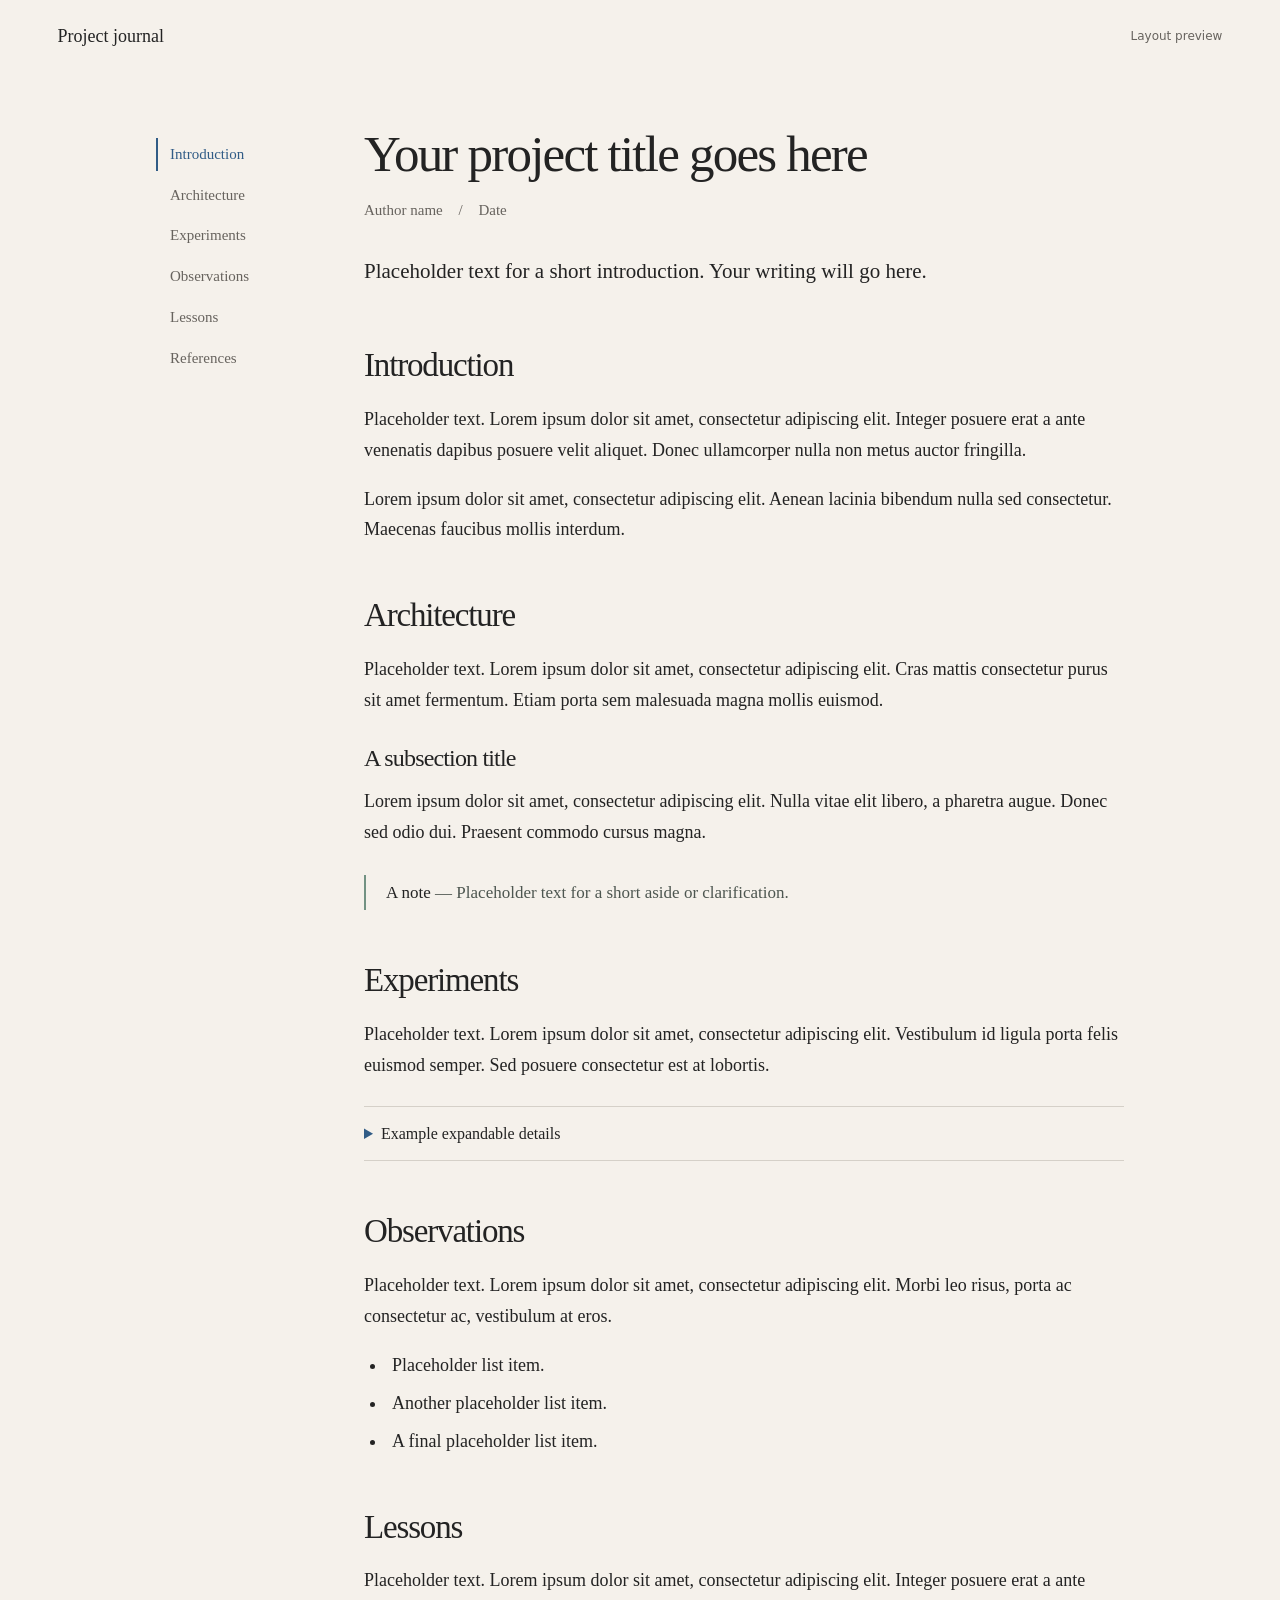
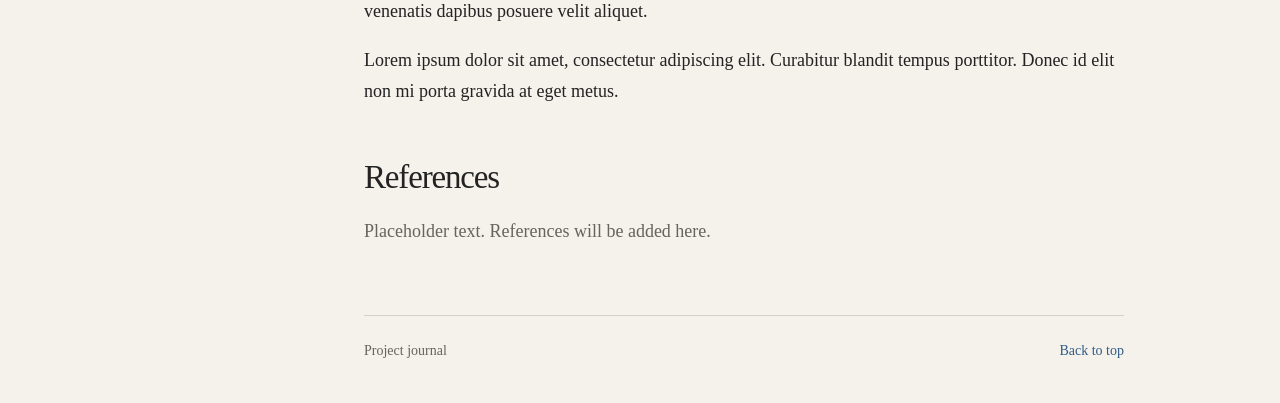
==== website/index.html @ c3cbb1ca "Initial source and GitHub Pages site" ====
<!doctype html>
<html lang="en">
<head>
  <meta charset="utf-8">
  <meta name="viewport" content="width=device-width, initial-scale=1">
  <meta name="description" content="A project journal. Layout preview with placeholder text.">
  <title>Project journal — layout preview</title>
  <link rel="stylesheet" href="style.css">
  <script src="app.js" defer></script>
</head>
<body>
  <a class="skip-link" href="#main">Skip to article</a>
  <header class="site-header">
    <a class="wordmark" href="#top">Project journal</a>
    <span class="preview-label">Layout preview</span>
  </header>
  <div class="page" id="top">
    <aside class="contents" aria-label="Article contents">
      <button class="contents-toggle" aria-expanded="false" aria-controls="chapter-links">On this page <span aria-hidden="true">+</span></button>
      <nav id="chapter-links" aria-label="Chapters">
        <a href="#introduction" aria-current="location">Introduction</a>
        <a href="#architecture">Architecture</a>
        <a href="#experiments">Experiments</a>
        <a href="#observations">Observations</a>
        <a href="#lessons">Lessons</a>
        <a href="#references">References</a>
      </nav>
    </aside>
    <main id="main" tabindex="-1">
      <article>
        <header class="article-header">
          <h1>Your project title goes here</h1>
          <p class="byline">Author name <span aria-hidden="true">/</span> Date</p>
          <p class="lede">Placeholder text for a short introduction. Your writing will go here.</p>
        </header>
        <section id="introduction" aria-labelledby="introduction-title">
          <h2 id="introduction-title">Introduction</h2>
          <p>Placeholder text. Lorem ipsum dolor sit amet, consectetur adipiscing elit. Integer posuere erat a ante venenatis dapibus posuere velit aliquet. Donec ullamcorper nulla non metus auctor fringilla.</p>
          <p>Lorem ipsum dolor sit amet, consectetur adipiscing elit. Aenean lacinia bibendum nulla sed consectetur. Maecenas faucibus mollis interdum.</p>
        </section>
        <section id="architecture" aria-labelledby="architecture-title">
          <h2 id="architecture-title">Architecture</h2>
          <p>Placeholder text. Lorem ipsum dolor sit amet, consectetur adipiscing elit. Cras mattis consectetur purus sit amet fermentum. Etiam porta sem malesuada magna mollis euismod.</p>
          <h3>A subsection title</h3>
          <p>Lorem ipsum dolor sit amet, consectetur adipiscing elit. Nulla vitae elit libero, a pharetra augue. Donec sed odio dui. Praesent commodo cursus magna.</p>
          <aside class="note" aria-label="Placeholder note"><p><strong>A note</strong> — Placeholder text for a short aside or clarification.</p></aside>
        </section>
        <section id="experiments" aria-labelledby="experiments-title">
          <h2 id="experiments-title">Experiments</h2>
          <p>Placeholder text. Lorem ipsum dolor sit amet, consectetur adipiscing elit. Vestibulum id ligula porta felis euismod semper. Sed posuere consectetur est at lobortis.</p>
          <details>
            <summary>Example expandable details</summary>
            <div class="detail-content"><p>Placeholder text for additional detail. Lorem ipsum dolor sit amet, consectetur adipiscing elit. Maecenas sed diam eget risus varius blandit sit amet non magna.</p></div>
          </details>
        </section>
        <section id="observations" aria-labelledby="observations-title">
          <h2 id="observations-title">Observations</h2>
          <p>Placeholder text. Lorem ipsum dolor sit amet, consectetur adipiscing elit. Morbi leo risus, porta ac consectetur ac, vestibulum at eros.</p>
          <ul><li>Placeholder list item.</li><li>Another placeholder list item.</li><li>A final placeholder list item.</li></ul>
        </section>
        <section id="lessons" aria-labelledby="lessons-title">
          <h2 id="lessons-title">Lessons</h2>
          <p>Placeholder text. Lorem ipsum dolor sit amet, consectetur adipiscing elit. Integer posuere erat a ante venenatis dapibus posuere velit aliquet.</p>
          <p>Lorem ipsum dolor sit amet, consectetur adipiscing elit. Curabitur blandit tempus porttitor. Donec id elit non mi porta gravida at eget metus.</p>
        </section>
        <section id="references" aria-labelledby="references-title">
          <h2 id="references-title">References</h2>
          <p class="muted">Placeholder text. References will be added here.</p>
        </section>
      </article>
      <footer class="article-footer"><span>Project journal</span><a href="#top">Back to top</a></footer>
    </main>
  </div>
</body>
</html>
---- website/style.css ----
:root { color-scheme: light; --paper:#f5f1eb; --ink:#232323; --blue:#315c86; --muted:#67635e; --rule:#d5d0c8; }
* { box-sizing:border-box; }
html { scroll-behavior:smooth; scroll-padding-top:40px; }
body { margin:0; background:var(--paper); color:var(--ink); font-family:Georgia,'Times New Roman',serif; font-size:18px; line-height:1.72; -webkit-font-smoothing:antialiased; }
a { color:var(--blue); text-underline-offset:4px; }
a:hover { text-decoration:underline; }
a:focus-visible,button:focus-visible,summary:focus-visible { outline:2px solid var(--blue); outline-offset:5px; border-radius:1px; }
.skip-link { position:fixed; top:12px; left:20px; z-index:5; padding:8px 16px; background:var(--paper); transform:translateY(-160%); }
.skip-link:focus { transform:translateY(0); }
.site-header { display:flex; align-items:center; justify-content:space-between; gap:20px; padding:21px 4.5vw; }
.wordmark { color:var(--ink); text-decoration:none; font-size:18px; }
.preview-label { font:12px/1.4 system-ui,sans-serif; color:var(--muted); }
.page { max-width:1200px; margin:52px auto 0; padding:0 36px; display:grid; grid-template-columns:160px minmax(0,760px); gap:48px; justify-content:center; align-items:start; }
.contents { position:sticky; top:44px; padding-top:13px; }
.contents nav { display:flex; flex-direction:column; gap:8px; }
.contents a { display:block; padding:4px 12px; border-left:2px solid transparent; color:var(--muted); text-decoration:none; font-size:15px; line-height:1.65; }
.contents a:hover { color:var(--ink); }
.contents a[aria-current] { border-color:var(--blue); color:var(--blue); }
.contents-toggle { display:none; }
main { min-width:0; }
h1,h2,h3 { font-weight:500; line-height:1.17; letter-spacing:-.035em; }
h1 { font-size:clamp(36px,4vw,51px); margin:0 0 13px; max-width:740px; }
.byline { color:var(--muted); font-size:15px; margin:0; }
.byline span { padding:0 12px; }
.lede { font-size:21px; line-height:1.6; margin:32px 0 0; }
.article-header { margin-bottom:57px; }
section { scroll-margin-top:30px; margin-bottom:51px; }
h2 { font-size:33px; margin:0 0 19px; }
h3 { font-size:24px; margin:28px 0 14px; }
p { margin:0 0 18px; }
ul { margin:16px 0 0; padding-left:23px; }
li { padding-left:5px; margin-bottom:7px; }
.note { border-left:2px solid #729283; margin:27px 0; padding:3px 0 3px 20px; color:#4d5650; font-size:17px; }
.note p { margin:0; }
.note strong { font-weight:normal; color:var(--ink); }
details { border-top:1px solid var(--rule); border-bottom:1px solid var(--rule); margin-top:25px; }
summary { cursor:pointer; padding:13px 0; font-size:16px; }
summary::marker { color:var(--blue); }
.detail-content { padding:7px 20px 4px; font-size:17px; }
.muted { color:var(--muted); }
.article-footer { display:flex; justify-content:space-between; gap:24px; border-top:1px solid var(--rule); padding:23px 0 40px; margin-top:68px; font-size:14px; color:var(--muted); }
.article-footer a { text-decoration:none; }
@media(min-width:1400px) { .page { margin-top:65px; } }
@media(max-width:850px) {
  html { scroll-padding-top:85px; }
  .site-header { padding:18px 25px; }
  .page { display:block; margin:21px auto 0; padding:0 25px; max-width:760px; }
  .contents { top:0; z-index:2; padding:0; margin:0 0 29px; background:var(--paper); border-bottom:1px solid var(--rule); }
  .contents-toggle { width:100%; display:flex; align-items:center; justify-content:space-between; background:none; border:0; color:var(--ink); font:14px/1.5 system-ui,sans-serif; padding:15px 0; cursor:pointer; }
  .contents-toggle span { font-size:21px; font-weight:300; }
  .contents nav { display:none; padding:0 0 15px; gap:3px; }
  .contents.is-open nav { display:flex; }
  h1 { font-size:38px; }
  h2 { font-size:29px; }
  .lede { font-size:20px; margin-top:25px; }
  .article-header { margin-bottom:41px; }
  section { scroll-margin-top:80px; margin-bottom:39px; }
  body { font-size:17px; }
}
@media(prefers-reduced-motion:reduce) { html { scroll-behavior:auto; } }
@media print { .contents,.site-header,.skip-link,.article-footer { display:none; } .page { display:block; padding:0; margin:0; } body { background:white; font-size:12pt; } }
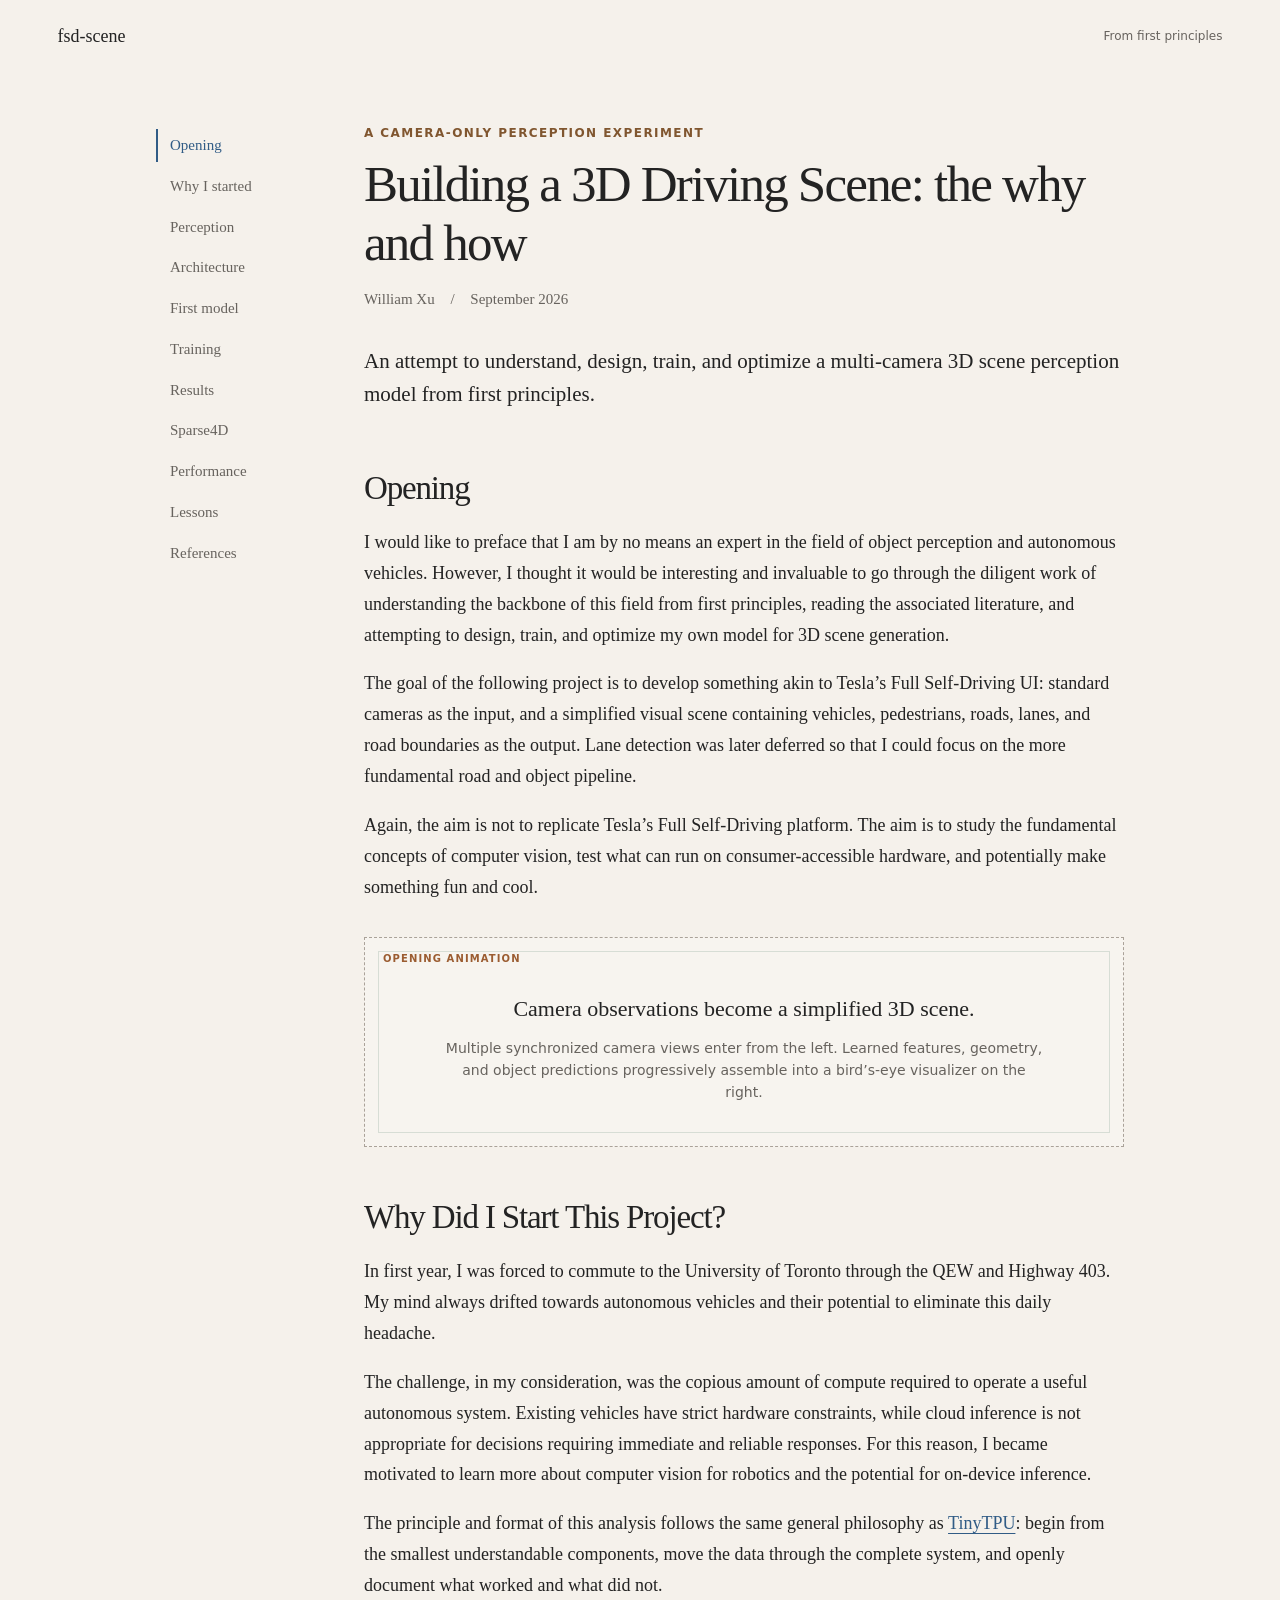
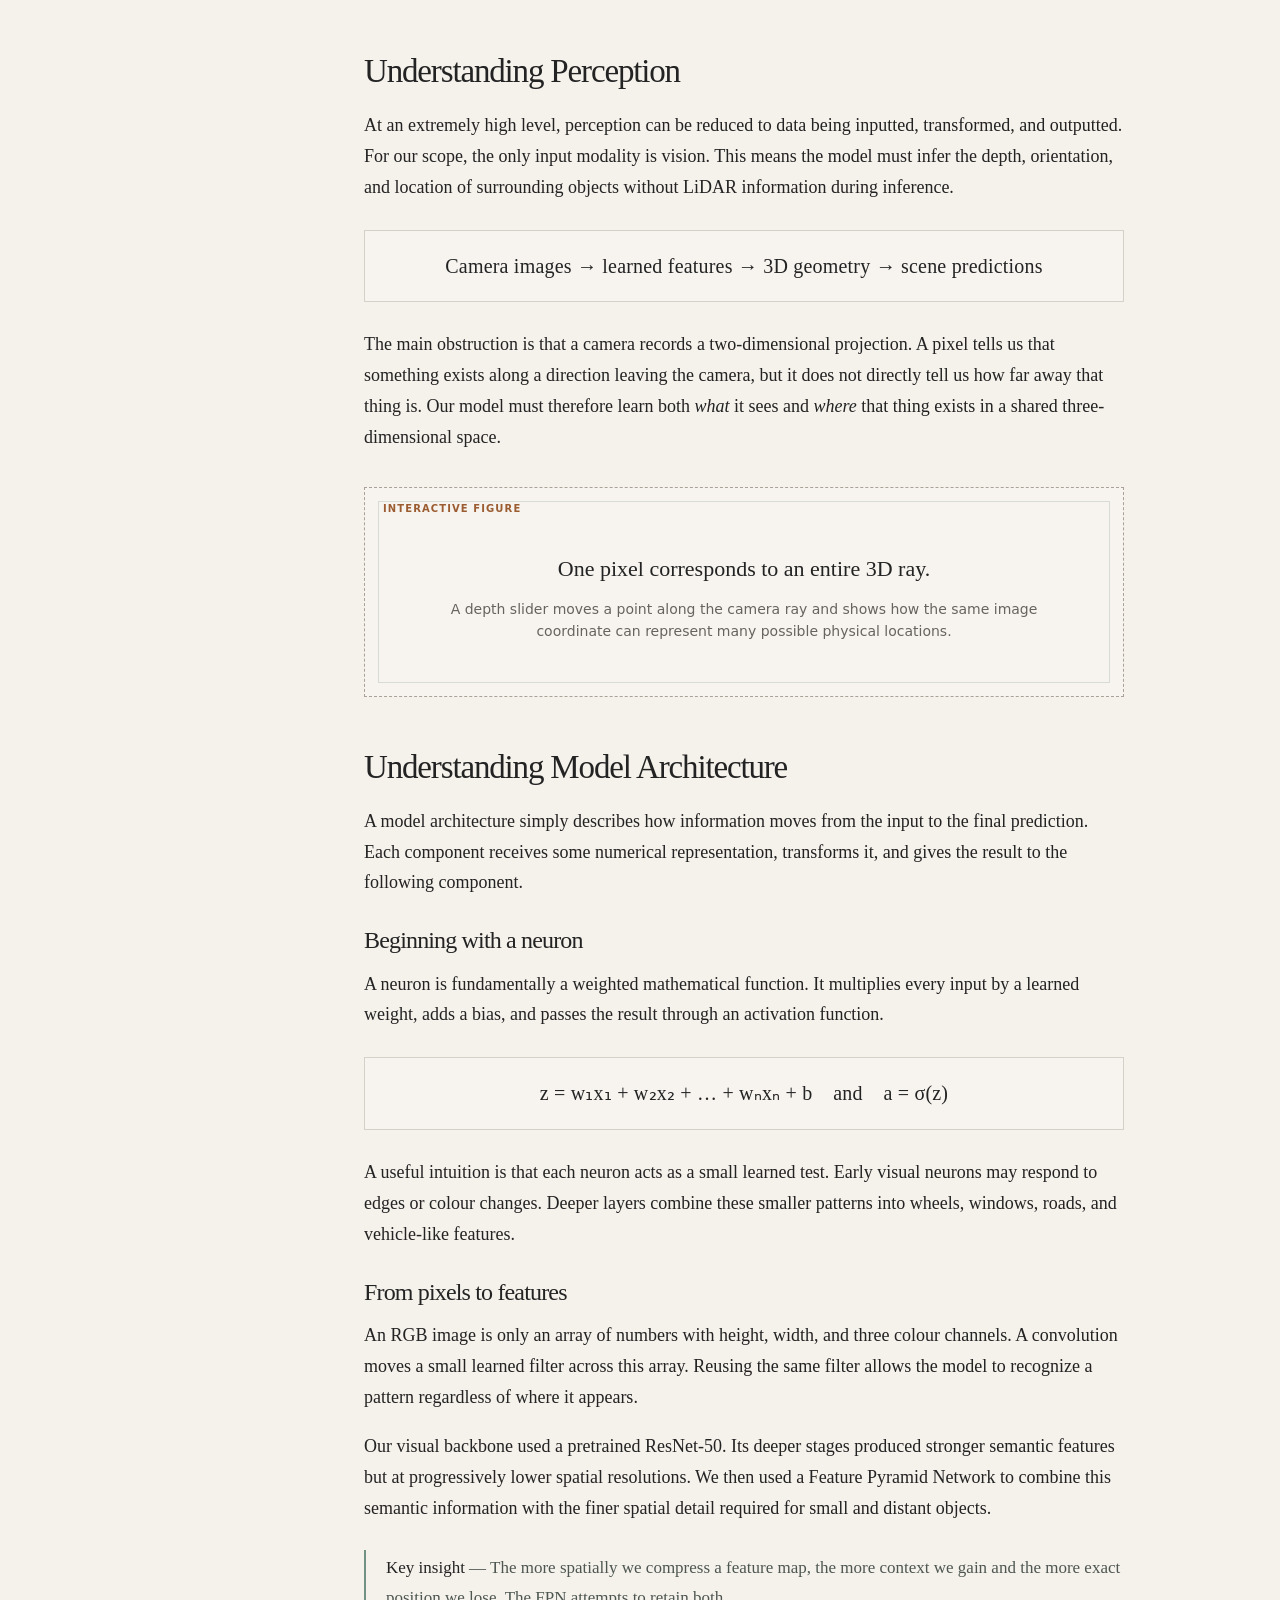
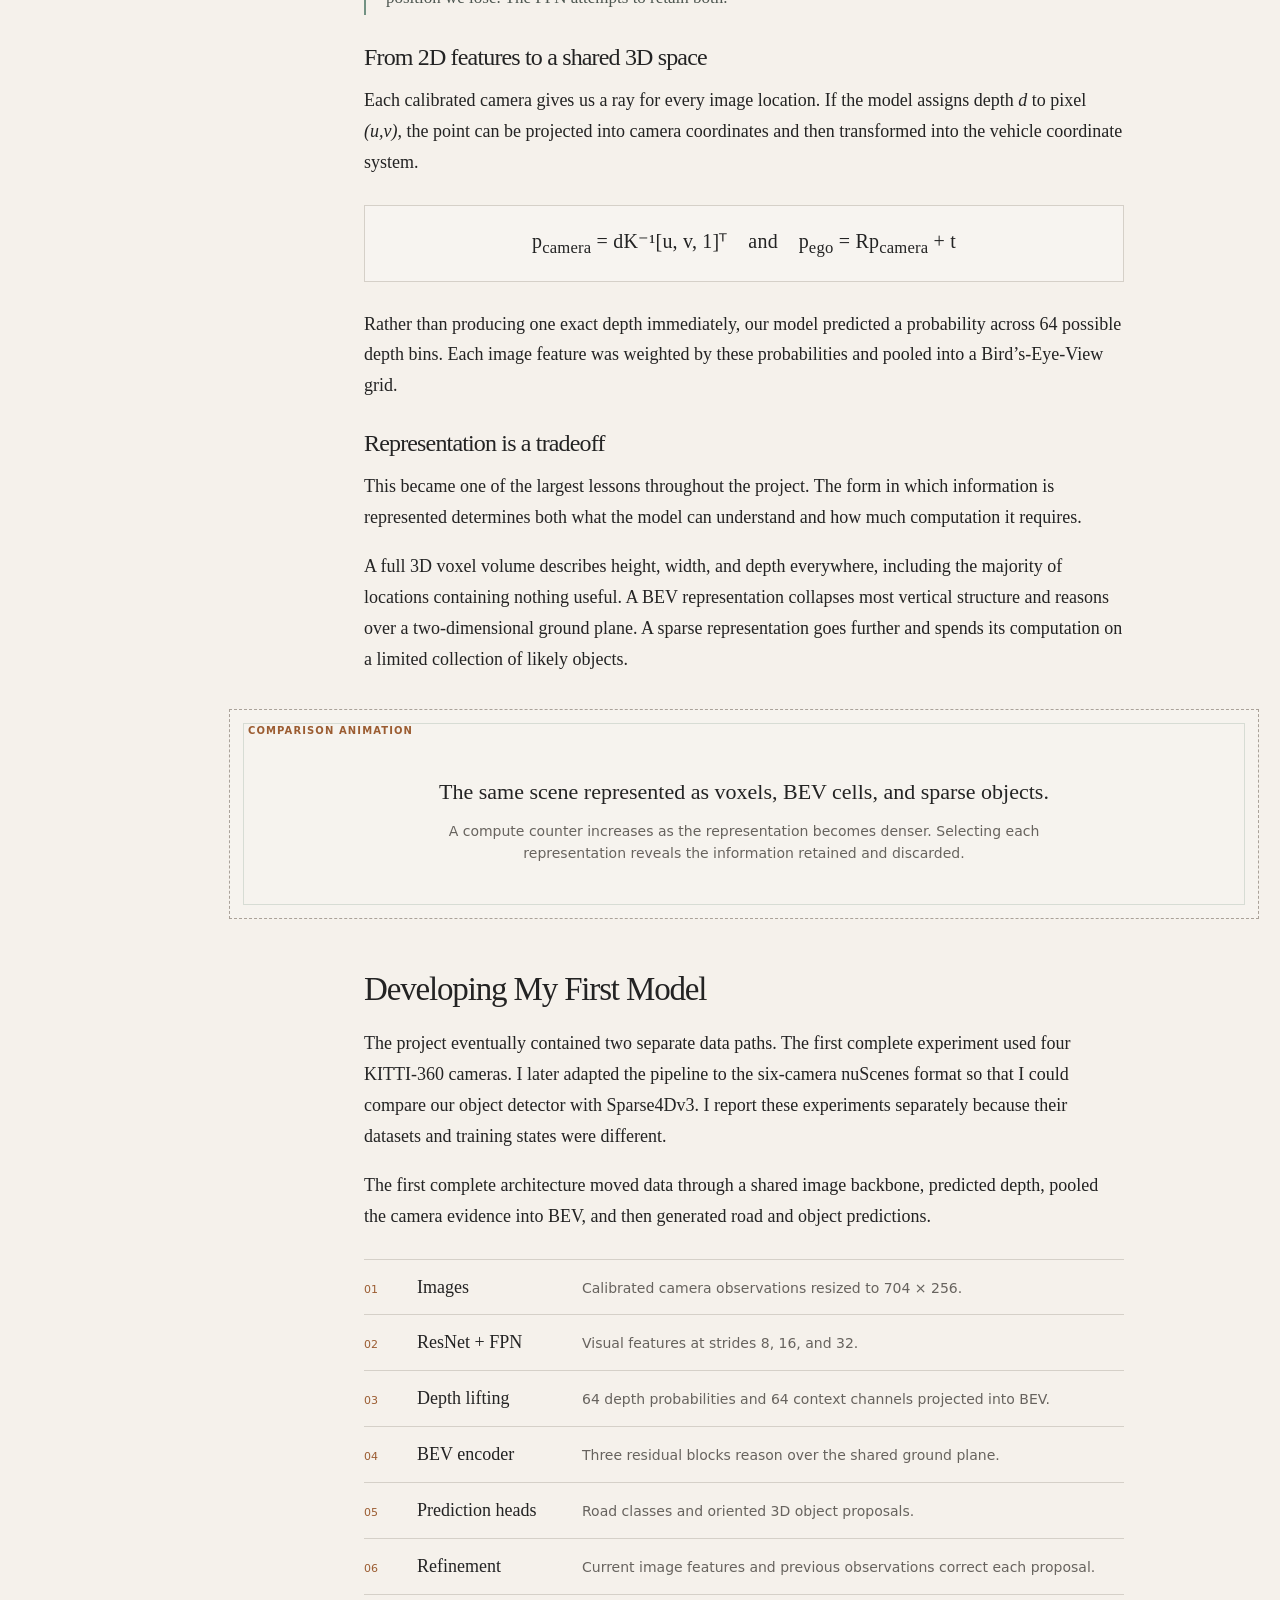
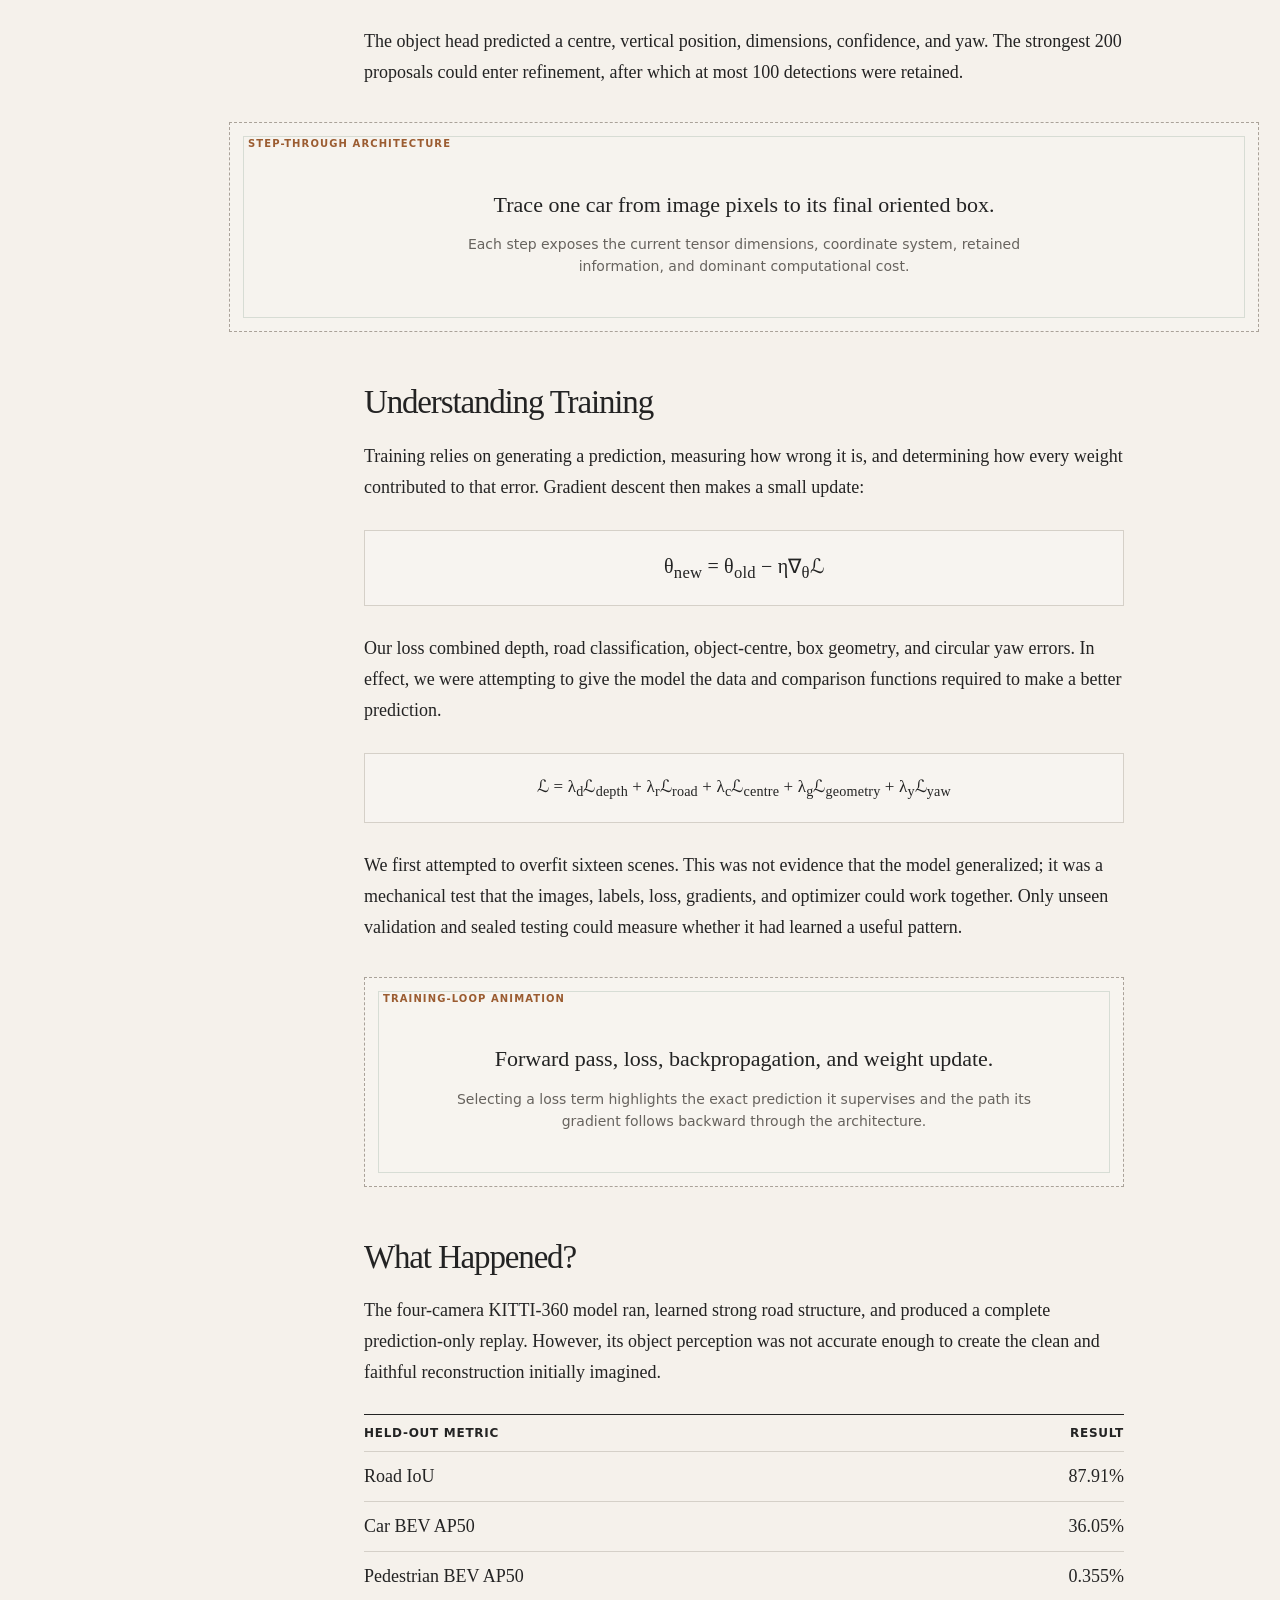
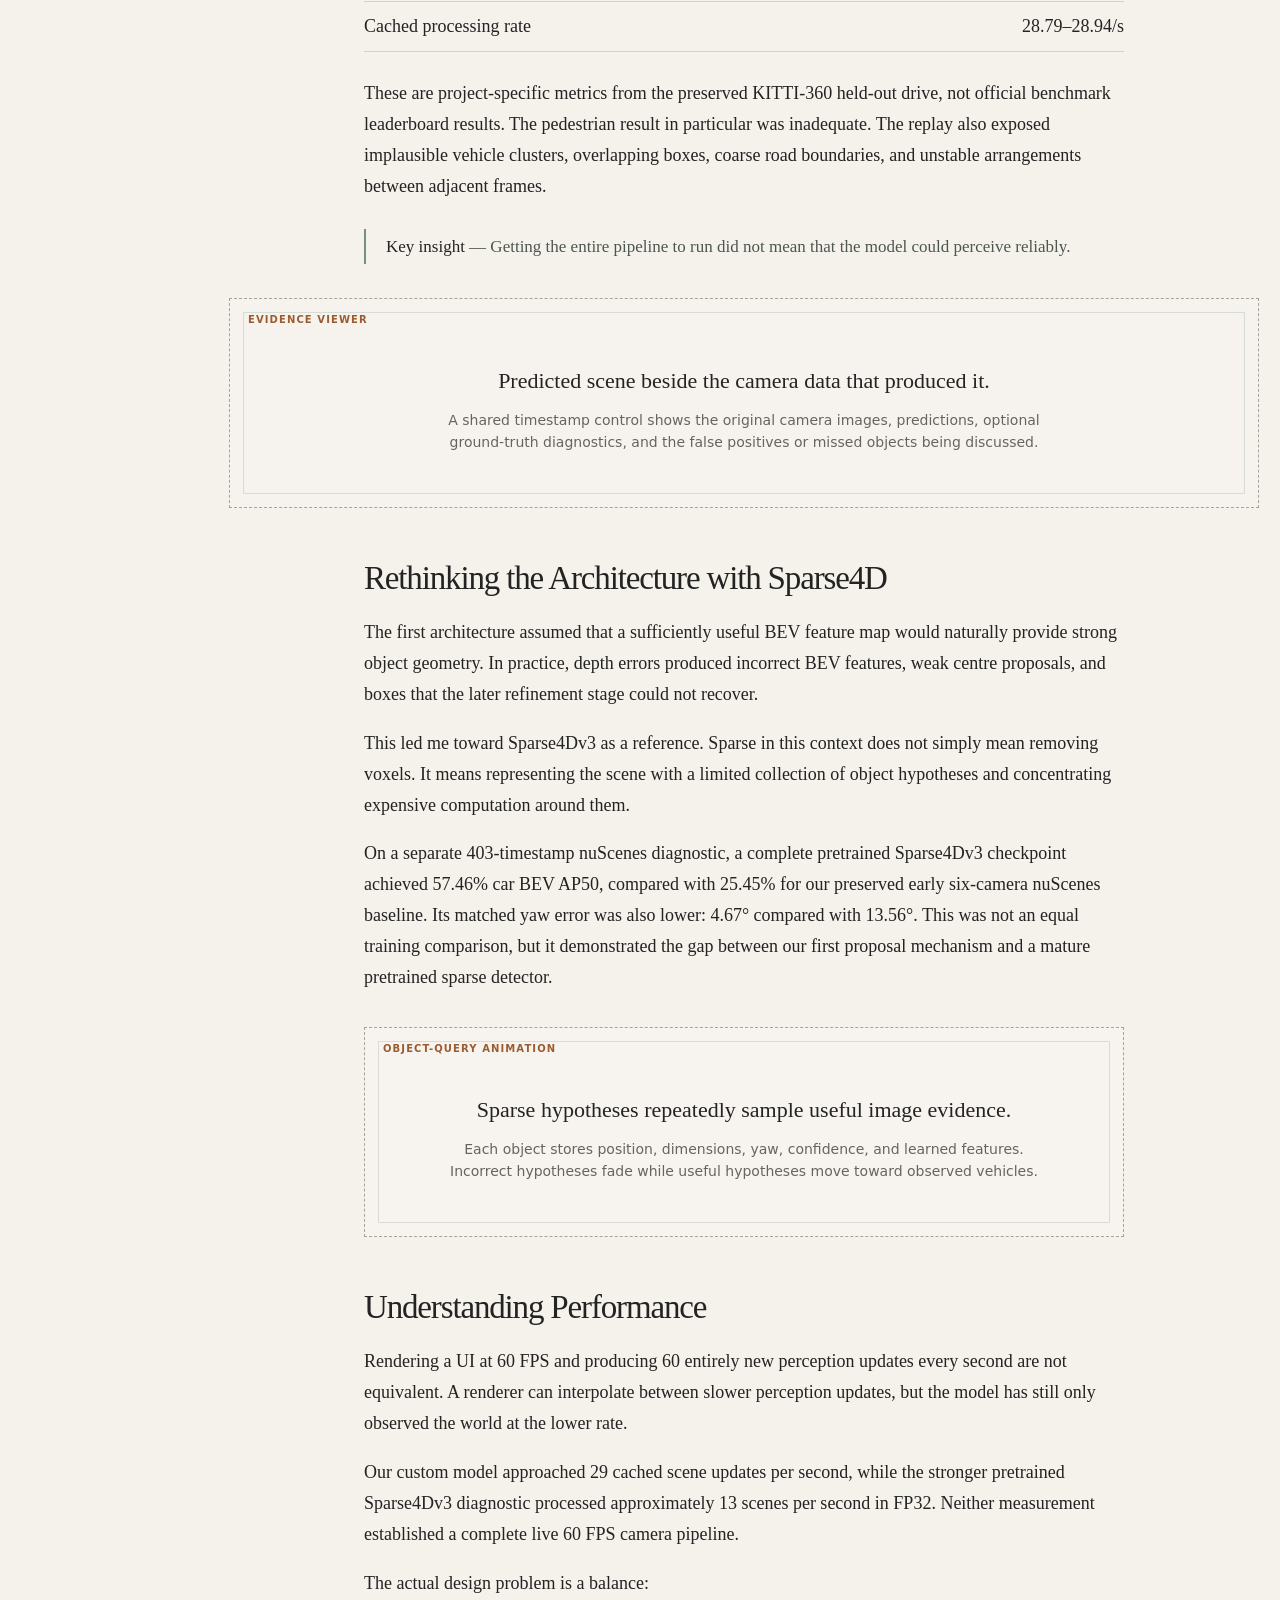
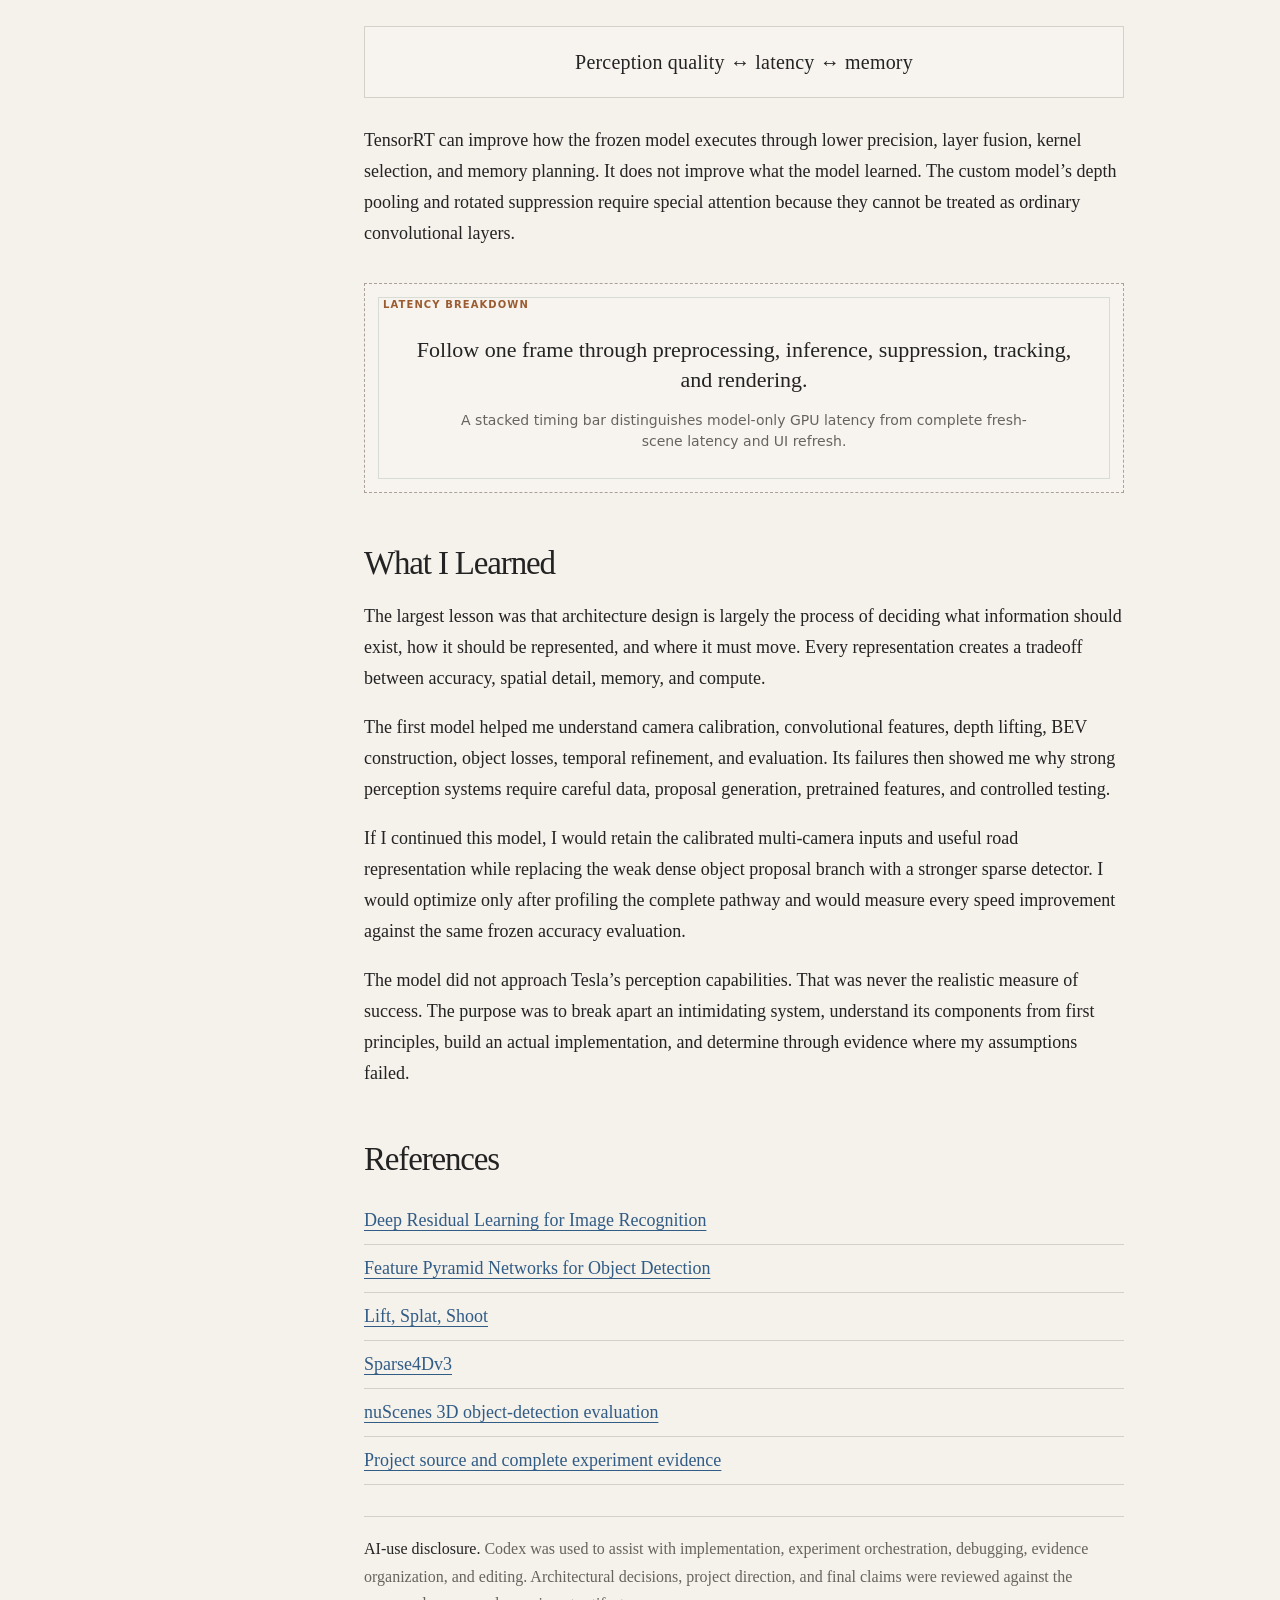
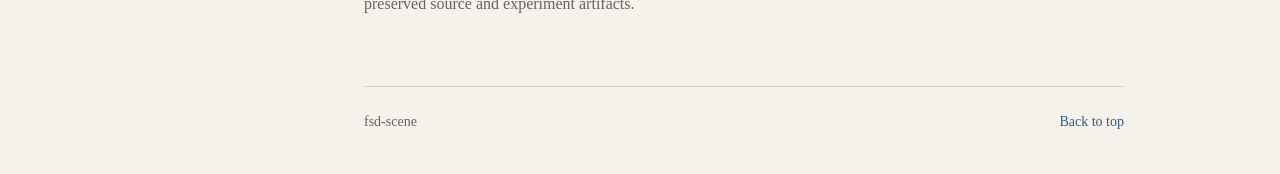
==== commit d54d4c4f: "Update fsd-scene documentation article" ====
--- a/website/index.html
+++ b/website/index.html
@@ -3,25 +3,30 @@
 <head>
   <meta charset="utf-8">
   <meta name="viewport" content="width=device-width, initial-scale=1">
-  <meta name="description" content="A project journal. Layout preview with placeholder text.">
-  <title>Project journal — layout preview</title>
+  <meta name="description" content="An attempt to understand, build, train, and optimize a camera-based 3D scene perception model from first principles.">
+  <title>Building a 3D Driving Scene: the why and how</title>
   <link rel="stylesheet" href="style.css">
   <script src="app.js" defer></script>
 </head>
 <body>
   <a class="skip-link" href="#main">Skip to article</a>
   <header class="site-header">
-    <a class="wordmark" href="#top">Project journal</a>
-    <span class="preview-label">Layout preview</span>
+    <a class="wordmark" href="#top">fsd-scene</a>
+    <span class="preview-label">From first principles</span>
   </header>
   <div class="page" id="top">
     <aside class="contents" aria-label="Article contents">
       <button class="contents-toggle" aria-expanded="false" aria-controls="chapter-links">On this page <span aria-hidden="true">+</span></button>
       <nav id="chapter-links" aria-label="Chapters">
-        <a href="#introduction" aria-current="location">Introduction</a>
+        <a href="#opening" aria-current="location">Opening</a>
+        <a href="#why">Why I started</a>
+        <a href="#perception">Perception</a>
         <a href="#architecture">Architecture</a>
-        <a href="#experiments">Experiments</a>
-        <a href="#observations">Observations</a>
+        <a href="#first-model">First model</a>
+        <a href="#training">Training</a>
+        <a href="#results">Results</a>
+        <a href="#sparse">Sparse4D</a>
+        <a href="#performance">Performance</a>
         <a href="#lessons">Lessons</a>
         <a href="#references">References</a>
       </nav>
@@ -29,46 +34,173 @@
     <main id="main" tabindex="-1">
       <article>
         <header class="article-header">
-          <h1>Your project title goes here</h1>
-          <p class="byline">Author name <span aria-hidden="true">/</span> Date</p>
-          <p class="lede">Placeholder text for a short introduction. Your writing will go here.</p>
+          <p class="eyebrow">A camera-only perception experiment</p>
+          <h1>Building a 3D Driving Scene: the why and how</h1>
+          <p class="byline">William Xu <span aria-hidden="true">/</span> September 2026</p>
+          <p class="lede">An attempt to understand, design, train, and optimize a multi-camera 3D scene perception model from first principles.</p>
         </header>
-        <section id="introduction" aria-labelledby="introduction-title">
-          <h2 id="introduction-title">Introduction</h2>
-          <p>Placeholder text. Lorem ipsum dolor sit amet, consectetur adipiscing elit. Integer posuere erat a ante venenatis dapibus posuere velit aliquet. Donec ullamcorper nulla non metus auctor fringilla.</p>
-          <p>Lorem ipsum dolor sit amet, consectetur adipiscing elit. Aenean lacinia bibendum nulla sed consectetur. Maecenas faucibus mollis interdum.</p>
-        </section>
+
+        <section id="opening" aria-labelledby="opening-title">
+          <h2 id="opening-title">Opening</h2>
+          <p>I would like to preface that I am by no means an expert in the field of object perception and autonomous vehicles. However, I thought it would be interesting and invaluable to go through the diligent work of understanding the backbone of this field from first principles, reading the associated literature, and attempting to design, train, and optimize my own model for 3D scene generation.</p>
+          <p>The goal of the following project is to develop something akin to Tesla’s Full Self-Driving UI: standard cameras as the input, and a simplified visual scene containing vehicles, pedestrians, roads, lanes, and road boundaries as the output. Lane detection was later deferred so that I could focus on the more fundamental road and object pipeline.</p>
+          <p>Again, the aim is not to replicate Tesla’s Full Self-Driving platform. The aim is to study the fundamental concepts of computer vision, test what can run on consumer-accessible hardware, and potentially make something fun and cool.</p>
+          <figure class="figure-placeholder">
+            <span class="figure-label">Opening animation</span>
+            <strong>Camera observations become a simplified 3D scene.</strong>
+            <figcaption>Multiple synchronized camera views enter from the left. Learned features, geometry, and object predictions progressively assemble into a bird’s-eye visualizer on the right.</figcaption>
+          </figure>
+        </section>
+
+        <section id="why" aria-labelledby="why-title">
+          <h2 id="why-title">Why Did I Start This Project?</h2>
+          <p>In first year, I was forced to commute to the University of Toronto through the QEW and Highway 403. My mind always drifted towards autonomous vehicles and their potential to eliminate this daily headache.</p>
+          <p>The challenge, in my consideration, was the copious amount of compute required to operate a useful autonomous system. Existing vehicles have strict hardware constraints, while cloud inference is not appropriate for decisions requiring immediate and reliable responses. For this reason, I became motivated to learn more about computer vision for robotics and the potential for on-device inference.</p>
+          <p>The principle and format of this analysis follows the same general philosophy as <a href="https://www.tinytpu.com/">TinyTPU</a>: begin from the smallest understandable components, move the data through the complete system, and openly document what worked and what did not.</p>
+        </section>
+
+        <section id="perception" aria-labelledby="perception-title">
+          <h2 id="perception-title">Understanding Perception</h2>
+          <p>At an extremely high level, perception can be reduced to data being inputted, transformed, and outputted. For our scope, the only input modality is vision. This means the model must infer the depth, orientation, and location of surrounding objects without LiDAR information during inference.</p>
+          <div class="equation" aria-label="Perception flow">Camera images → learned features → 3D geometry → scene predictions</div>
+          <p>The main obstruction is that a camera records a two-dimensional projection. A pixel tells us that something exists along a direction leaving the camera, but it does not directly tell us how far away that thing is. Our model must therefore learn both <em>what</em> it sees and <em>where</em> that thing exists in a shared three-dimensional space.</p>
+          <figure class="figure-placeholder">
+            <span class="figure-label">Interactive figure</span>
+            <strong>One pixel corresponds to an entire 3D ray.</strong>
+            <figcaption>A depth slider moves a point along the camera ray and shows how the same image coordinate can represent many possible physical locations.</figcaption>
+          </figure>
+        </section>
+
         <section id="architecture" aria-labelledby="architecture-title">
-          <h2 id="architecture-title">Architecture</h2>
-          <p>Placeholder text. Lorem ipsum dolor sit amet, consectetur adipiscing elit. Cras mattis consectetur purus sit amet fermentum. Etiam porta sem malesuada magna mollis euismod.</p>
-          <h3>A subsection title</h3>
-          <p>Lorem ipsum dolor sit amet, consectetur adipiscing elit. Nulla vitae elit libero, a pharetra augue. Donec sed odio dui. Praesent commodo cursus magna.</p>
-          <aside class="note" aria-label="Placeholder note"><p><strong>A note</strong> — Placeholder text for a short aside or clarification.</p></aside>
-        </section>
-        <section id="experiments" aria-labelledby="experiments-title">
-          <h2 id="experiments-title">Experiments</h2>
-          <p>Placeholder text. Lorem ipsum dolor sit amet, consectetur adipiscing elit. Vestibulum id ligula porta felis euismod semper. Sed posuere consectetur est at lobortis.</p>
-          <details>
-            <summary>Example expandable details</summary>
-            <div class="detail-content"><p>Placeholder text for additional detail. Lorem ipsum dolor sit amet, consectetur adipiscing elit. Maecenas sed diam eget risus varius blandit sit amet non magna.</p></div>
-          </details>
-        </section>
-        <section id="observations" aria-labelledby="observations-title">
-          <h2 id="observations-title">Observations</h2>
-          <p>Placeholder text. Lorem ipsum dolor sit amet, consectetur adipiscing elit. Morbi leo risus, porta ac consectetur ac, vestibulum at eros.</p>
-          <ul><li>Placeholder list item.</li><li>Another placeholder list item.</li><li>A final placeholder list item.</li></ul>
-        </section>
+          <h2 id="architecture-title">Understanding Model Architecture</h2>
+          <p>A model architecture simply describes how information moves from the input to the final prediction. Each component receives some numerical representation, transforms it, and gives the result to the following component.</p>
+
+          <h3>Beginning with a neuron</h3>
+          <p>A neuron is fundamentally a weighted mathematical function. It multiplies every input by a learned weight, adds a bias, and passes the result through an activation function.</p>
+          <div class="equation" aria-label="Neuron equation">z = w₁x₁ + w₂x₂ + … + wₙxₙ + b &nbsp;&nbsp; and &nbsp;&nbsp; a = σ(z)</div>
+          <p>A useful intuition is that each neuron acts as a small learned test. Early visual neurons may respond to edges or colour changes. Deeper layers combine these smaller patterns into wheels, windows, roads, and vehicle-like features.</p>
+
+          <h3>From pixels to features</h3>
+          <p>An RGB image is only an array of numbers with height, width, and three colour channels. A convolution moves a small learned filter across this array. Reusing the same filter allows the model to recognize a pattern regardless of where it appears.</p>
+          <p>Our visual backbone used a pretrained ResNet-50. Its deeper stages produced stronger semantic features but at progressively lower spatial resolutions. We then used a Feature Pyramid Network to combine this semantic information with the finer spatial detail required for small and distant objects.</p>
+          <aside class="note"><p><strong>Key insight</strong> — The more spatially we compress a feature map, the more context we gain and the more exact position we lose. The FPN attempts to retain both.</p></aside>
+
+          <h3>From 2D features to a shared 3D space</h3>
+          <p>Each calibrated camera gives us a ray for every image location. If the model assigns depth <span class="math">d</span> to pixel <span class="math">(u,v)</span>, the point can be projected into camera coordinates and then transformed into the vehicle coordinate system.</p>
+          <div class="equation" aria-label="Camera projection equation">p<sub>camera</sub> = dK⁻¹[u, v, 1]ᵀ &nbsp;&nbsp; and &nbsp;&nbsp; p<sub>ego</sub> = Rp<sub>camera</sub> + t</div>
+          <p>Rather than producing one exact depth immediately, our model predicted a probability across 64 possible depth bins. Each image feature was weighted by these probabilities and pooled into a Bird’s-Eye-View grid.</p>
+
+          <h3>Representation is a tradeoff</h3>
+          <p>This became one of the largest lessons throughout the project. The form in which information is represented determines both what the model can understand and how much computation it requires.</p>
+          <p>A full 3D voxel volume describes height, width, and depth everywhere, including the majority of locations containing nothing useful. A BEV representation collapses most vertical structure and reasons over a two-dimensional ground plane. A sparse representation goes further and spends its computation on a limited collection of likely objects.</p>
+          <figure class="figure-placeholder figure-wide">
+            <span class="figure-label">Comparison animation</span>
+            <strong>The same scene represented as voxels, BEV cells, and sparse objects.</strong>
+            <figcaption>A compute counter increases as the representation becomes denser. Selecting each representation reveals the information retained and discarded.</figcaption>
+          </figure>
+        </section>
+
+        <section id="first-model" aria-labelledby="first-model-title">
+          <h2 id="first-model-title">Developing My First Model</h2>
+          <p>The project eventually contained two separate data paths. The first complete experiment used four KITTI-360 cameras. I later adapted the pipeline to the six-camera nuScenes format so that I could compare our object detector with Sparse4Dv3. I report these experiments separately because their datasets and training states were different.</p>
+          <p>The first complete architecture moved data through a shared image backbone, predicted depth, pooled the camera evidence into BEV, and then generated road and object predictions.</p>
+          <ol class="pipeline">
+            <li><span>01</span><strong>Images</strong><small>Calibrated camera observations resized to 704 × 256.</small></li>
+            <li><span>02</span><strong>ResNet + FPN</strong><small>Visual features at strides 8, 16, and 32.</small></li>
+            <li><span>03</span><strong>Depth lifting</strong><small>64 depth probabilities and 64 context channels projected into BEV.</small></li>
+            <li><span>04</span><strong>BEV encoder</strong><small>Three residual blocks reason over the shared ground plane.</small></li>
+            <li><span>05</span><strong>Prediction heads</strong><small>Road classes and oriented 3D object proposals.</small></li>
+            <li><span>06</span><strong>Refinement</strong><small>Current image features and previous observations correct each proposal.</small></li>
+          </ol>
+          <p>The object head predicted a centre, vertical position, dimensions, confidence, and yaw. The strongest 200 proposals could enter refinement, after which at most 100 detections were retained.</p>
+          <figure class="figure-placeholder figure-wide">
+            <span class="figure-label">Step-through architecture</span>
+            <strong>Trace one car from image pixels to its final oriented box.</strong>
+            <figcaption>Each step exposes the current tensor dimensions, coordinate system, retained information, and dominant computational cost.</figcaption>
+          </figure>
+        </section>
+
+        <section id="training" aria-labelledby="training-title">
+          <h2 id="training-title">Understanding Training</h2>
+          <p>Training relies on generating a prediction, measuring how wrong it is, and determining how every weight contributed to that error. Gradient descent then makes a small update:</p>
+          <div class="equation" aria-label="Gradient descent equation">θ<sub>new</sub> = θ<sub>old</sub> − η∇<sub>θ</sub>ℒ</div>
+          <p>Our loss combined depth, road classification, object-centre, box geometry, and circular yaw errors. In effect, we were attempting to give the model the data and comparison functions required to make a better prediction.</p>
+          <div class="equation equation-small" aria-label="Combined loss equation">ℒ = λ<sub>d</sub>ℒ<sub>depth</sub> + λ<sub>r</sub>ℒ<sub>road</sub> + λ<sub>c</sub>ℒ<sub>centre</sub> + λ<sub>g</sub>ℒ<sub>geometry</sub> + λ<sub>y</sub>ℒ<sub>yaw</sub></div>
+          <p>We first attempted to overfit sixteen scenes. This was not evidence that the model generalized; it was a mechanical test that the images, labels, loss, gradients, and optimizer could work together. Only unseen validation and sealed testing could measure whether it had learned a useful pattern.</p>
+          <figure class="figure-placeholder">
+            <span class="figure-label">Training-loop animation</span>
+            <strong>Forward pass, loss, backpropagation, and weight update.</strong>
+            <figcaption>Selecting a loss term highlights the exact prediction it supervises and the path its gradient follows backward through the architecture.</figcaption>
+          </figure>
+        </section>
+
+        <section id="results" aria-labelledby="results-title">
+          <h2 id="results-title">What Happened?</h2>
+          <p>The four-camera KITTI-360 model ran, learned strong road structure, and produced a complete prediction-only replay. However, its object perception was not accurate enough to create the clean and faithful reconstruction initially imagined.</p>
+          <div class="metric-table" role="table" aria-label="Selected held-out results">
+            <div role="row"><span role="columnheader">Held-out metric</span><span role="columnheader">Result</span></div>
+            <div role="row"><span role="cell">Road IoU</span><span role="cell">87.91%</span></div>
+            <div role="row"><span role="cell">Car BEV AP50</span><span role="cell">36.05%</span></div>
+            <div role="row"><span role="cell">Pedestrian BEV AP50</span><span role="cell">0.355%</span></div>
+            <div role="row"><span role="cell">Cached processing rate</span><span role="cell">28.79–28.94/s</span></div>
+          </div>
+          <p>These are project-specific metrics from the preserved KITTI-360 held-out drive, not official benchmark leaderboard results. The pedestrian result in particular was inadequate. The replay also exposed implausible vehicle clusters, overlapping boxes, coarse road boundaries, and unstable arrangements between adjacent frames.</p>
+          <aside class="note"><p><strong>Key insight</strong> — Getting the entire pipeline to run did not mean that the model could perceive reliably.</p></aside>
+          <figure class="figure-placeholder figure-wide">
+            <span class="figure-label">Evidence viewer</span>
+            <strong>Predicted scene beside the camera data that produced it.</strong>
+            <figcaption>A shared timestamp control shows the original camera images, predictions, optional ground-truth diagnostics, and the false positives or missed objects being discussed.</figcaption>
+          </figure>
+        </section>
+
+        <section id="sparse" aria-labelledby="sparse-title">
+          <h2 id="sparse-title">Rethinking the Architecture with Sparse4D</h2>
+          <p>The first architecture assumed that a sufficiently useful BEV feature map would naturally provide strong object geometry. In practice, depth errors produced incorrect BEV features, weak centre proposals, and boxes that the later refinement stage could not recover.</p>
+          <p>This led me toward Sparse4Dv3 as a reference. Sparse in this context does not simply mean removing voxels. It means representing the scene with a limited collection of object hypotheses and concentrating expensive computation around them.</p>
+          <p>On a separate 403-timestamp nuScenes diagnostic, a complete pretrained Sparse4Dv3 checkpoint achieved 57.46% car BEV AP50, compared with 25.45% for our preserved early six-camera nuScenes baseline. Its matched yaw error was also lower: 4.67° compared with 13.56°. This was not an equal training comparison, but it demonstrated the gap between our first proposal mechanism and a mature pretrained sparse detector.</p>
+          <figure class="figure-placeholder">
+            <span class="figure-label">Object-query animation</span>
+            <strong>Sparse hypotheses repeatedly sample useful image evidence.</strong>
+            <figcaption>Each object stores position, dimensions, yaw, confidence, and learned features. Incorrect hypotheses fade while useful hypotheses move toward observed vehicles.</figcaption>
+          </figure>
+        </section>
+
+        <section id="performance" aria-labelledby="performance-title">
+          <h2 id="performance-title">Understanding Performance</h2>
+          <p>Rendering a UI at 60 FPS and producing 60 entirely new perception updates every second are not equivalent. A renderer can interpolate between slower perception updates, but the model has still only observed the world at the lower rate.</p>
+          <p>Our custom model approached 29 cached scene updates per second, while the stronger pretrained Sparse4Dv3 diagnostic processed approximately 13 scenes per second in FP32. Neither measurement established a complete live 60 FPS camera pipeline.</p>
+          <p>The actual design problem is a balance:</p>
+          <div class="equation" aria-label="Optimization tradeoff">Perception quality ↔ latency ↔ memory</div>
+          <p>TensorRT can improve how the frozen model executes through lower precision, layer fusion, kernel selection, and memory planning. It does not improve what the model learned. The custom model’s depth pooling and rotated suppression require special attention because they cannot be treated as ordinary convolutional layers.</p>
+          <figure class="figure-placeholder">
+            <span class="figure-label">Latency breakdown</span>
+            <strong>Follow one frame through preprocessing, inference, suppression, tracking, and rendering.</strong>
+            <figcaption>A stacked timing bar distinguishes model-only GPU latency from complete fresh-scene latency and UI refresh.</figcaption>
+          </figure>
+        </section>
+
         <section id="lessons" aria-labelledby="lessons-title">
-          <h2 id="lessons-title">Lessons</h2>
-          <p>Placeholder text. Lorem ipsum dolor sit amet, consectetur adipiscing elit. Integer posuere erat a ante venenatis dapibus posuere velit aliquet.</p>
-          <p>Lorem ipsum dolor sit amet, consectetur adipiscing elit. Curabitur blandit tempus porttitor. Donec id elit non mi porta gravida at eget metus.</p>
-        </section>
+          <h2 id="lessons-title">What I Learned</h2>
+          <p>The largest lesson was that architecture design is largely the process of deciding what information should exist, how it should be represented, and where it must move. Every representation creates a tradeoff between accuracy, spatial detail, memory, and compute.</p>
+          <p>The first model helped me understand camera calibration, convolutional features, depth lifting, BEV construction, object losses, temporal refinement, and evaluation. Its failures then showed me why strong perception systems require careful data, proposal generation, pretrained features, and controlled testing.</p>
+          <p>If I continued this model, I would retain the calibrated multi-camera inputs and useful road representation while replacing the weak dense object proposal branch with a stronger sparse detector. I would optimize only after profiling the complete pathway and would measure every speed improvement against the same frozen accuracy evaluation.</p>
+          <p>The model did not approach Tesla’s perception capabilities. That was never the realistic measure of success. The purpose was to break apart an intimidating system, understand its components from first principles, build an actual implementation, and determine through evidence where my assumptions failed.</p>
+        </section>
+
         <section id="references" aria-labelledby="references-title">
           <h2 id="references-title">References</h2>
-          <p class="muted">Placeholder text. References will be added here.</p>
+          <ul class="references">
+            <li><a href="https://arxiv.org/abs/1512.03385">Deep Residual Learning for Image Recognition</a></li>
+            <li><a href="https://arxiv.org/abs/1612.03144">Feature Pyramid Networks for Object Detection</a></li>
+            <li><a href="https://arxiv.org/abs/2008.05711">Lift, Splat, Shoot</a></li>
+            <li><a href="https://arxiv.org/abs/2311.11722">Sparse4Dv3</a></li>
+            <li><a href="https://www.nuscenes.org/object-detection">nuScenes 3D object-detection evaluation</a></li>
+            <li><a href="https://github.com/WilliamXu070/fsd-scene">Project source and complete experiment evidence</a></li>
+          </ul>
+          <p class="disclosure"><strong>AI-use disclosure.</strong> Codex was used to assist with implementation, experiment orchestration, debugging, evidence organization, and editing. Architectural decisions, project direction, and final claims were reviewed against the preserved source and experiment artifacts.</p>
         </section>
       </article>
-      <footer class="article-footer"><span>Project journal</span><a href="#top">Back to top</a></footer>
+      <footer class="article-footer"><span>fsd-scene</span><a href="#top">Back to top</a></footer>
     </main>
   </div>
 </body>
--- a/website/style.css
+++ b/website/style.css
@@ -11,15 +11,16 @@
 .wordmark { color:var(--ink); text-decoration:none; font-size:18px; }
 .preview-label { font:12px/1.4 system-ui,sans-serif; color:var(--muted); }
 .page { max-width:1200px; margin:52px auto 0; padding:0 36px; display:grid; grid-template-columns:160px minmax(0,760px); gap:48px; justify-content:center; align-items:start; }
-.contents { position:sticky; top:44px; padding-top:13px; }
+.contents { position:fixed; top:116px; left:max(36px,calc(50vw - 484px)); width:160px; max-height:calc(100vh - 140px); overflow-y:auto; padding-top:13px; }
 .contents nav { display:flex; flex-direction:column; gap:8px; }
 .contents a { display:block; padding:4px 12px; border-left:2px solid transparent; color:var(--muted); text-decoration:none; font-size:15px; line-height:1.65; }
 .contents a:hover { color:var(--ink); }
 .contents a[aria-current] { border-color:var(--blue); color:var(--blue); }
 .contents-toggle { display:none; }
-main { min-width:0; }
+main { min-width:0; grid-column:2; }
 h1,h2,h3 { font-weight:500; line-height:1.17; letter-spacing:-.035em; }
 h1 { font-size:clamp(36px,4vw,51px); margin:0 0 13px; max-width:740px; }
+.eyebrow { margin:0 0 13px; color:#80562f; font:600 12px/1.4 system-ui,sans-serif; letter-spacing:.12em; text-transform:uppercase; }
 .byline { color:var(--muted); font-size:15px; margin:0; }
 .byline span { padding:0 12px; }
 .lede { font-size:21px; line-height:1.6; margin:32px 0 0; }
@@ -33,6 +34,27 @@
 .note { border-left:2px solid #729283; margin:27px 0; padding:3px 0 3px 20px; color:#4d5650; font-size:17px; }
 .note p { margin:0; }
 .note strong { font-weight:normal; color:var(--ink); }
+.equation { overflow-x:auto; margin:27px 0; padding:18px 22px; border:1px solid var(--rule); background:rgba(255,255,255,.22); text-align:center; font-size:20px; letter-spacing:.01em; }
+.equation-small { font-size:17px; }
+.math { font-style:italic; }
+.figure-placeholder { position:relative; margin:34px 0; padding:45px 38px 32px; border:1px dashed #aaa299; background:rgba(255,255,255,.18); min-height:210px; display:flex; flex-direction:column; justify-content:center; text-align:center; }
+.figure-placeholder::before { content:""; position:absolute; inset:13px; border:1px solid rgba(114,146,131,.24); pointer-events:none; }
+.figure-placeholder strong { position:relative; font-size:22px; font-weight:500; line-height:1.35; }
+.figure-placeholder figcaption { position:relative; max-width:600px; margin:15px auto 0; color:var(--muted); font:14px/1.55 system-ui,sans-serif; }
+.figure-label { position:absolute; z-index:1; top:14px; left:18px; color:#9b5c31; font:600 10px/1.4 system-ui,sans-serif; letter-spacing:.11em; text-transform:uppercase; }
+.pipeline { list-style:none; padding:0; margin:27px 0 31px; border-top:1px solid var(--rule); }
+.pipeline li { display:grid; grid-template-columns:38px 150px 1fr; gap:15px; align-items:baseline; margin:0; padding:12px 0; border-bottom:1px solid var(--rule); }
+.pipeline li > span { color:#9b5c31; font:11px/1.4 system-ui,sans-serif; }
+.pipeline strong { font-weight:500; }
+.pipeline small { color:var(--muted); font:14px/1.5 system-ui,sans-serif; }
+.metric-table { margin:26px 0; border-top:1px solid var(--ink); }
+.metric-table [role="row"] { display:grid; grid-template-columns:1fr auto; gap:28px; padding:9px 0; border-bottom:1px solid var(--rule); }
+.metric-table [role="columnheader"] { font:600 12px/1.5 system-ui,sans-serif; text-transform:uppercase; letter-spacing:.06em; }
+.metric-table [role="cell"]:last-child { font-variant-numeric:tabular-nums; }
+.references { list-style:none; padding:0; }
+.references li { padding:8px 0; margin:0; border-bottom:1px solid var(--rule); }
+.disclosure { margin-top:31px; padding-top:18px; border-top:1px solid var(--rule); color:var(--muted); font-size:16px; }
+.disclosure strong { color:var(--ink); font-weight:500; }
 details { border-top:1px solid var(--rule); border-bottom:1px solid var(--rule); margin-top:25px; }
 summary { cursor:pointer; padding:13px 0; font-size:16px; }
 summary::marker { color:var(--blue); }
@@ -41,11 +63,12 @@
 .article-footer { display:flex; justify-content:space-between; gap:24px; border-top:1px solid var(--rule); padding:23px 0 40px; margin-top:68px; font-size:14px; color:var(--muted); }
 .article-footer a { text-decoration:none; }
 @media(min-width:1400px) { .page { margin-top:65px; } }
+@media(min-width:1100px) { .figure-wide { width:min(1040px,calc(100vw - 250px)); margin-left:50%; transform:translateX(-50%); } }
 @media(max-width:850px) {
   html { scroll-padding-top:85px; }
   .site-header { padding:18px 25px; }
   .page { display:block; margin:21px auto 0; padding:0 25px; max-width:760px; }
-  .contents { top:0; z-index:2; padding:0; margin:0 0 29px; background:var(--paper); border-bottom:1px solid var(--rule); }
+  .contents { position:relative; top:auto; left:auto; width:auto; max-height:none; overflow:visible; z-index:2; padding:0; margin:0 0 29px; background:var(--paper); border-bottom:1px solid var(--rule); }
   .contents-toggle { width:100%; display:flex; align-items:center; justify-content:space-between; background:none; border:0; color:var(--ink); font:14px/1.5 system-ui,sans-serif; padding:15px 0; cursor:pointer; }
   .contents-toggle span { font-size:21px; font-weight:300; }
   .contents nav { display:none; padding:0 0 15px; gap:3px; }
@@ -56,6 +79,9 @@
   .article-header { margin-bottom:41px; }
   section { scroll-margin-top:80px; margin-bottom:39px; }
   body { font-size:17px; }
+  .figure-placeholder { padding:42px 24px 27px; min-height:190px; }
+  .pipeline li { grid-template-columns:32px 1fr; gap:10px; }
+  .pipeline small { grid-column:2; }
 }
 @media(prefers-reduced-motion:reduce) { html { scroll-behavior:auto; } }
 @media print { .contents,.site-header,.skip-link,.article-footer { display:none; } .page { display:block; padding:0; margin:0; } body { background:white; font-size:12pt; } }
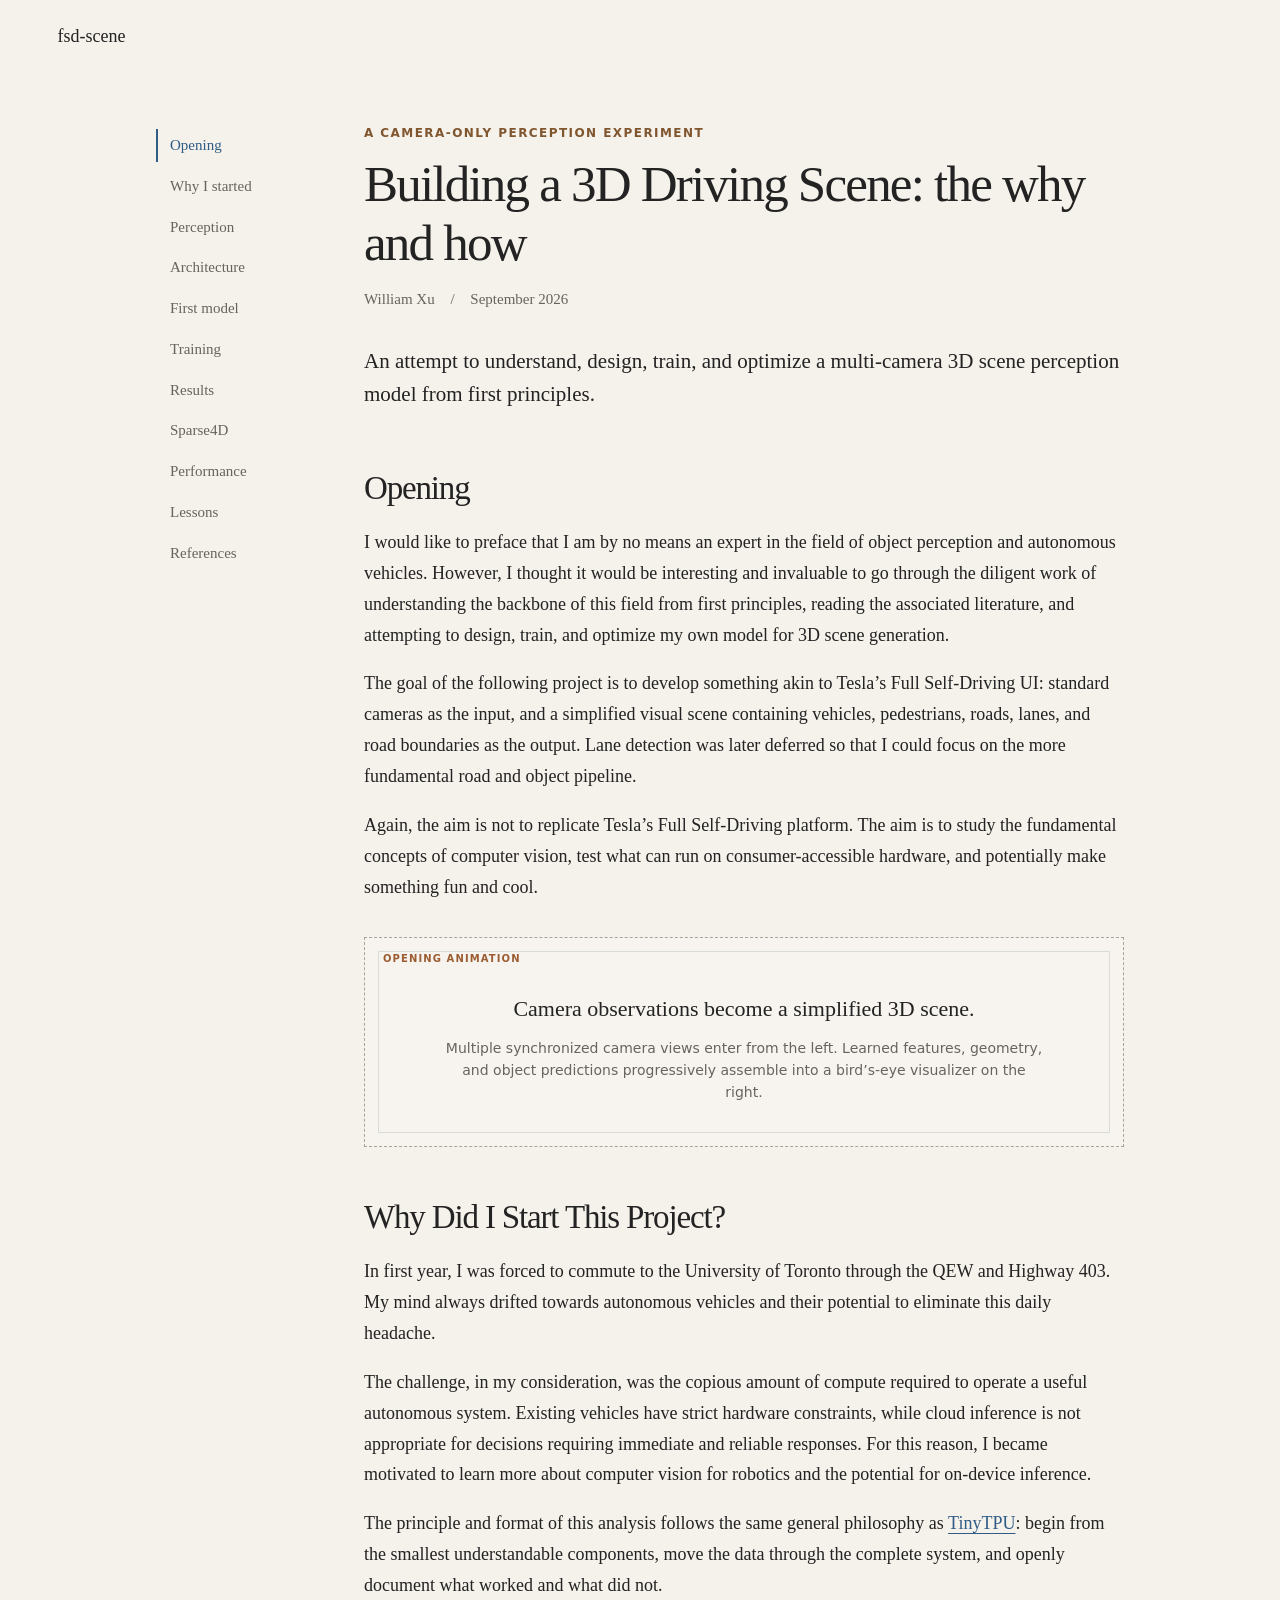
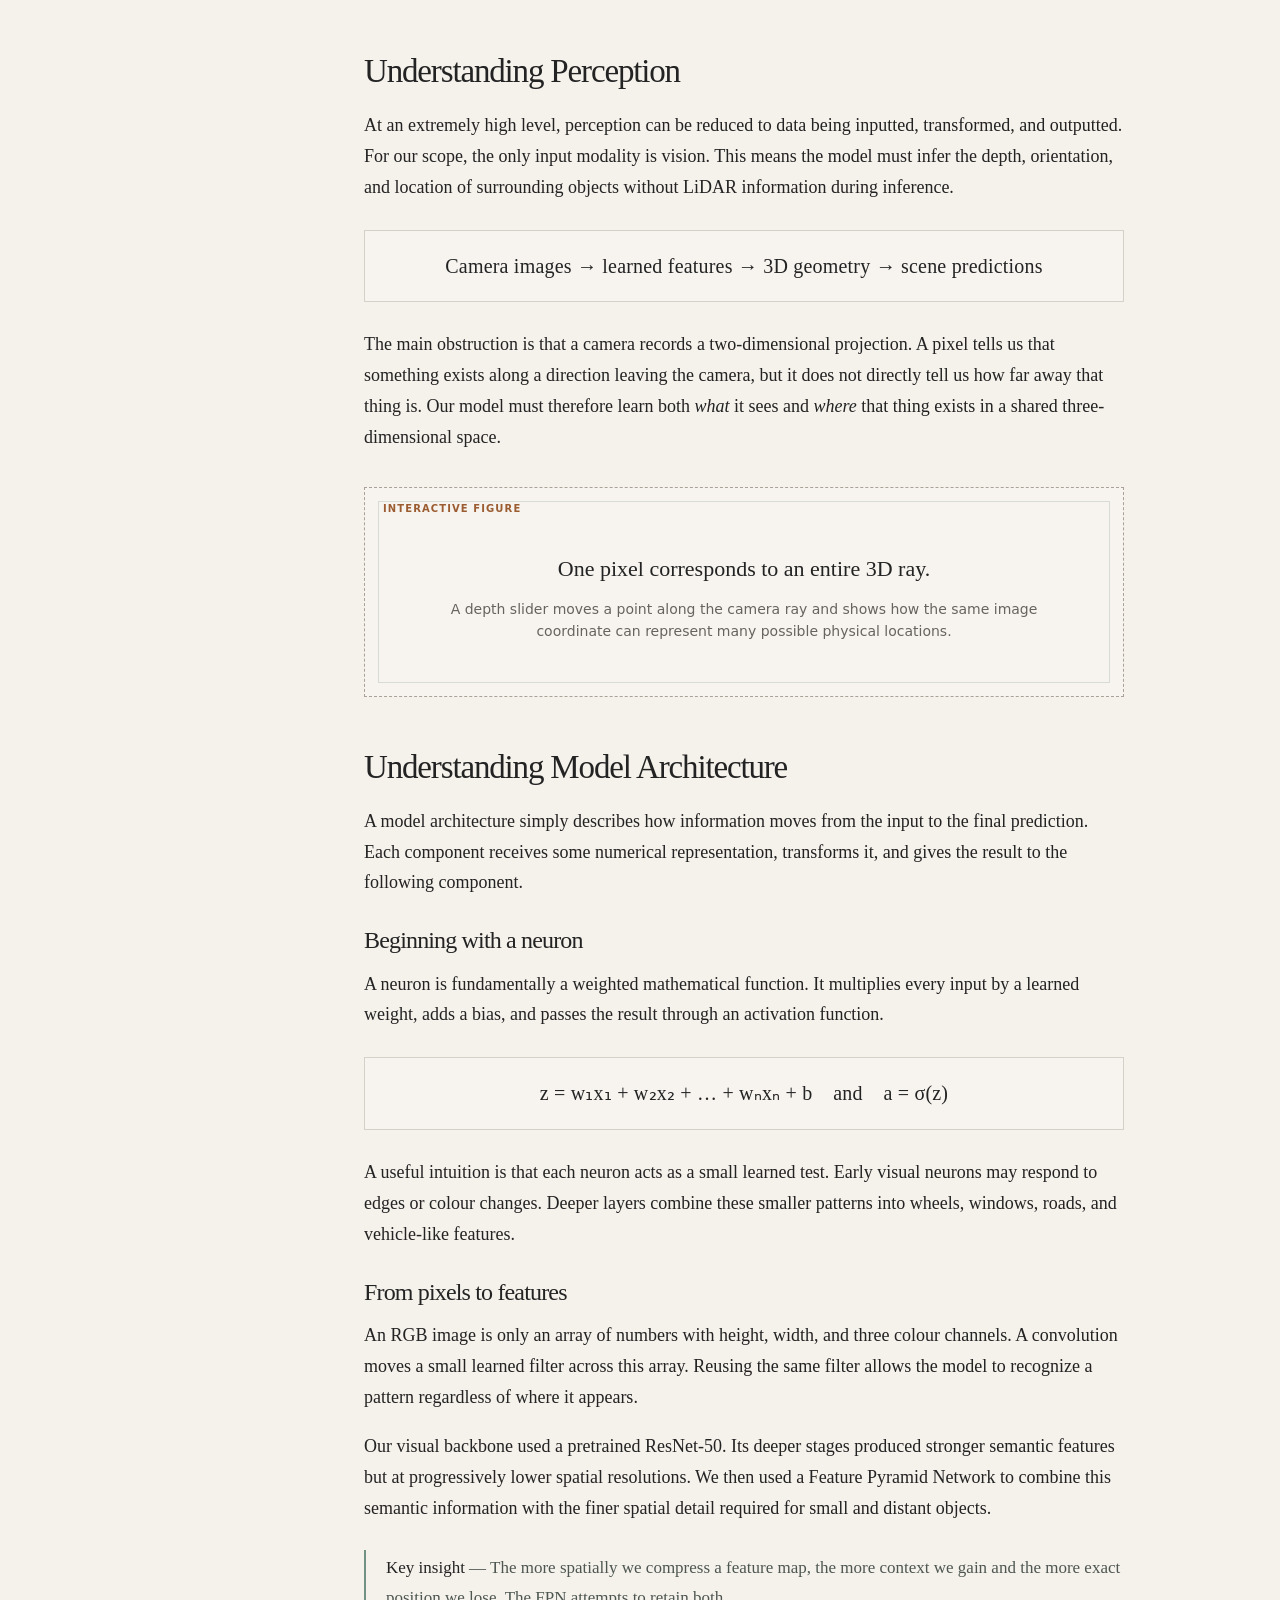
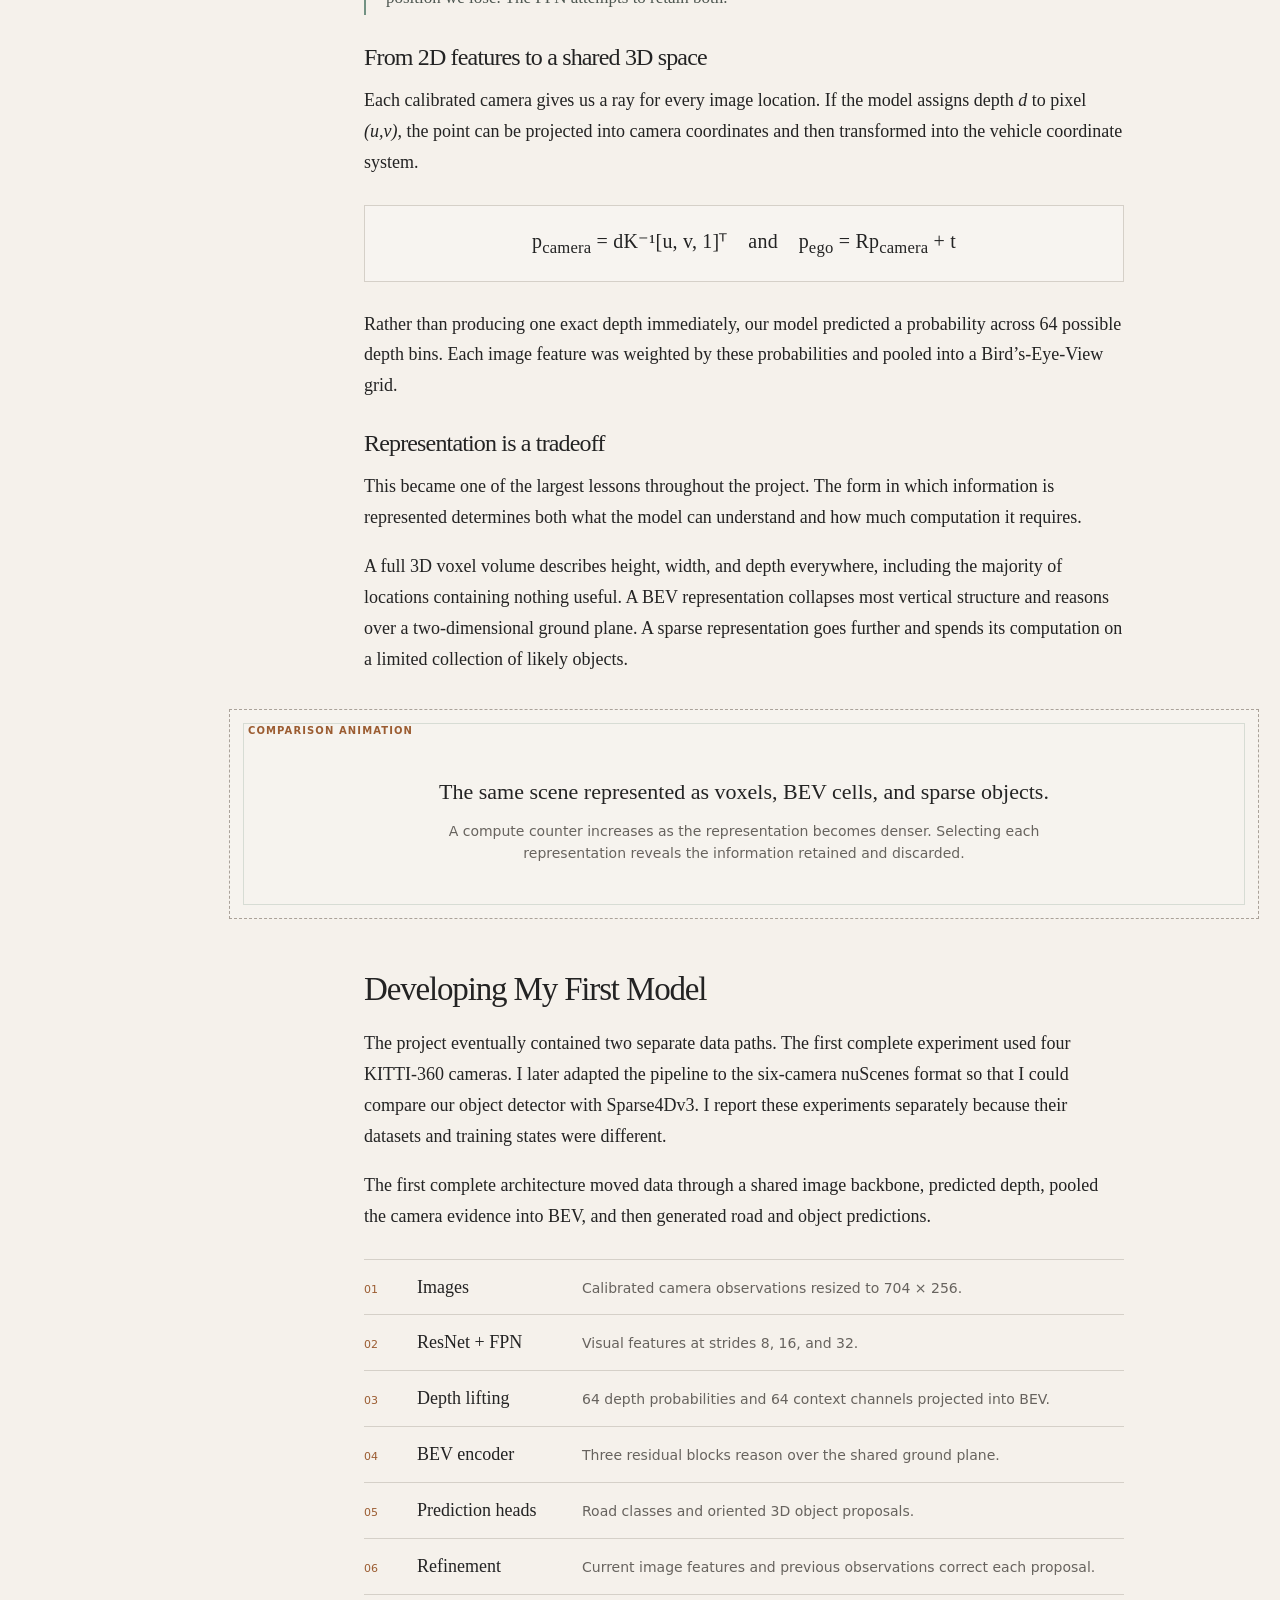
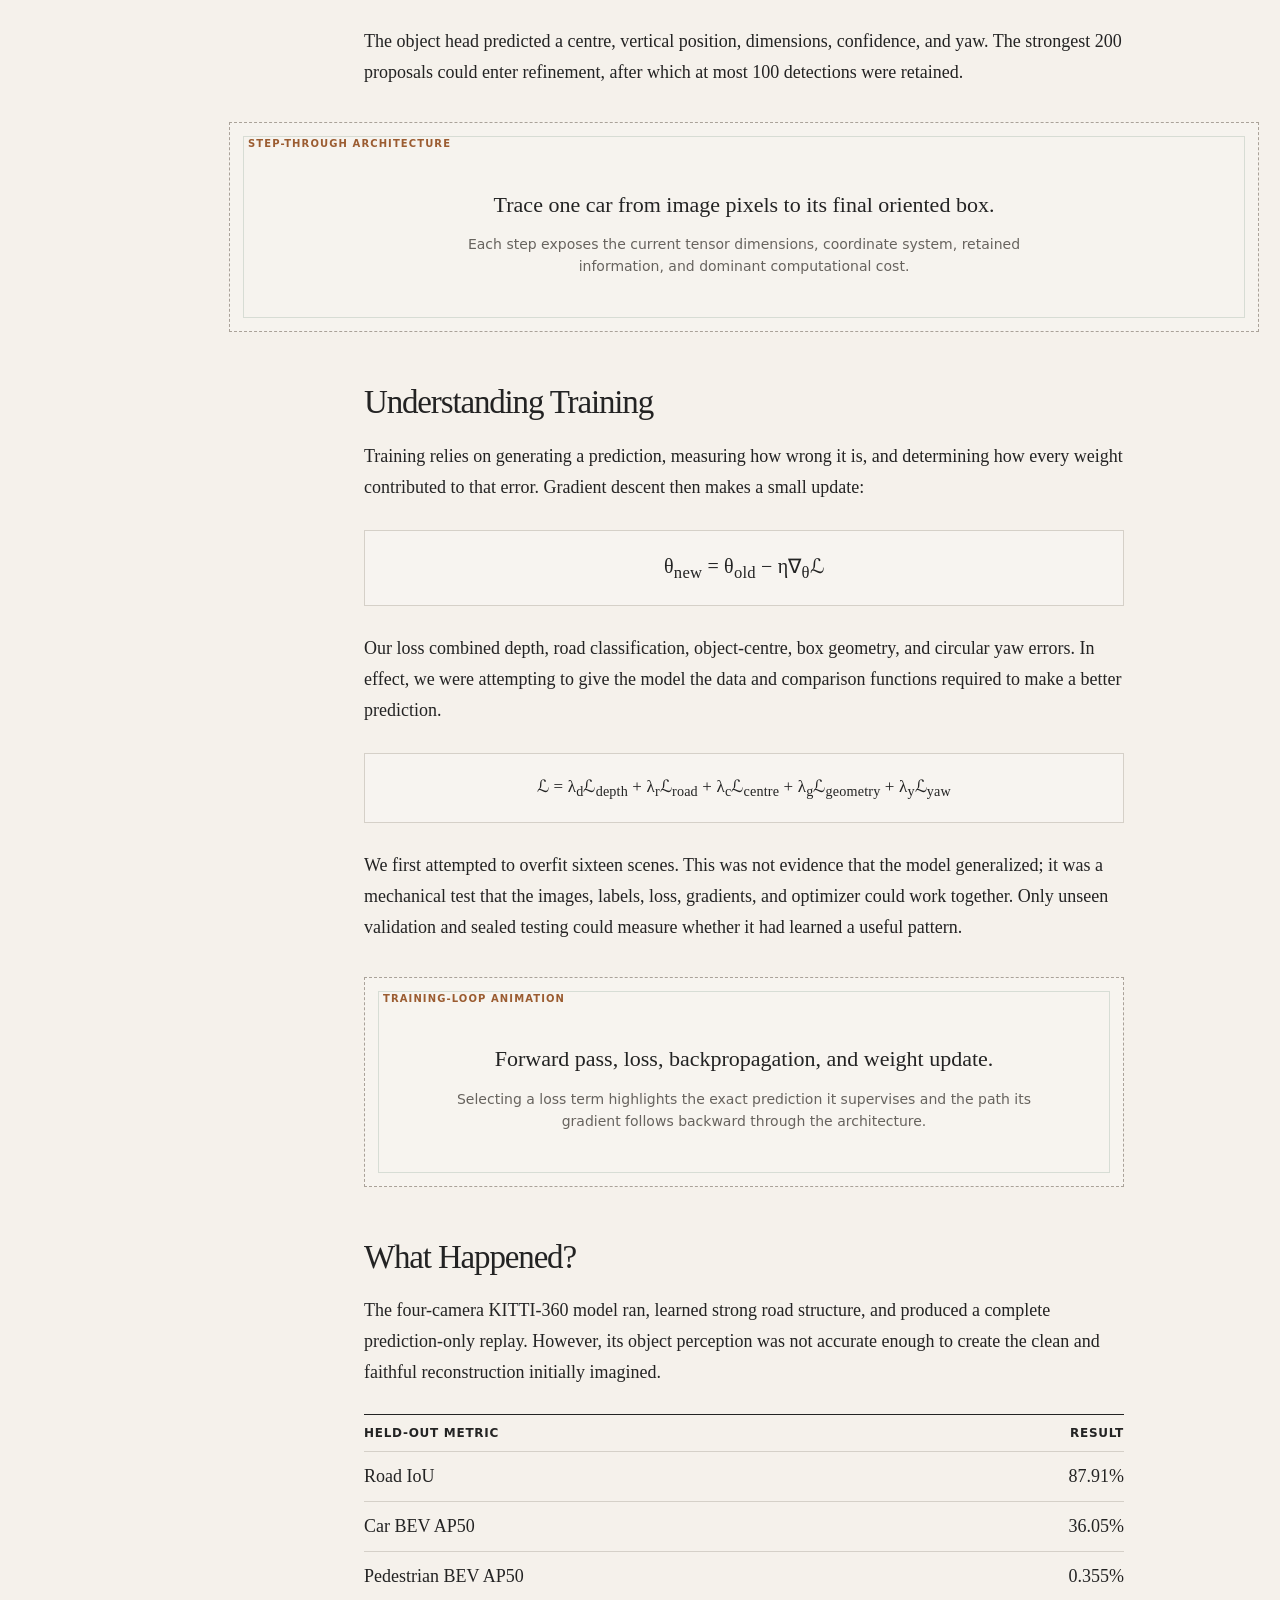
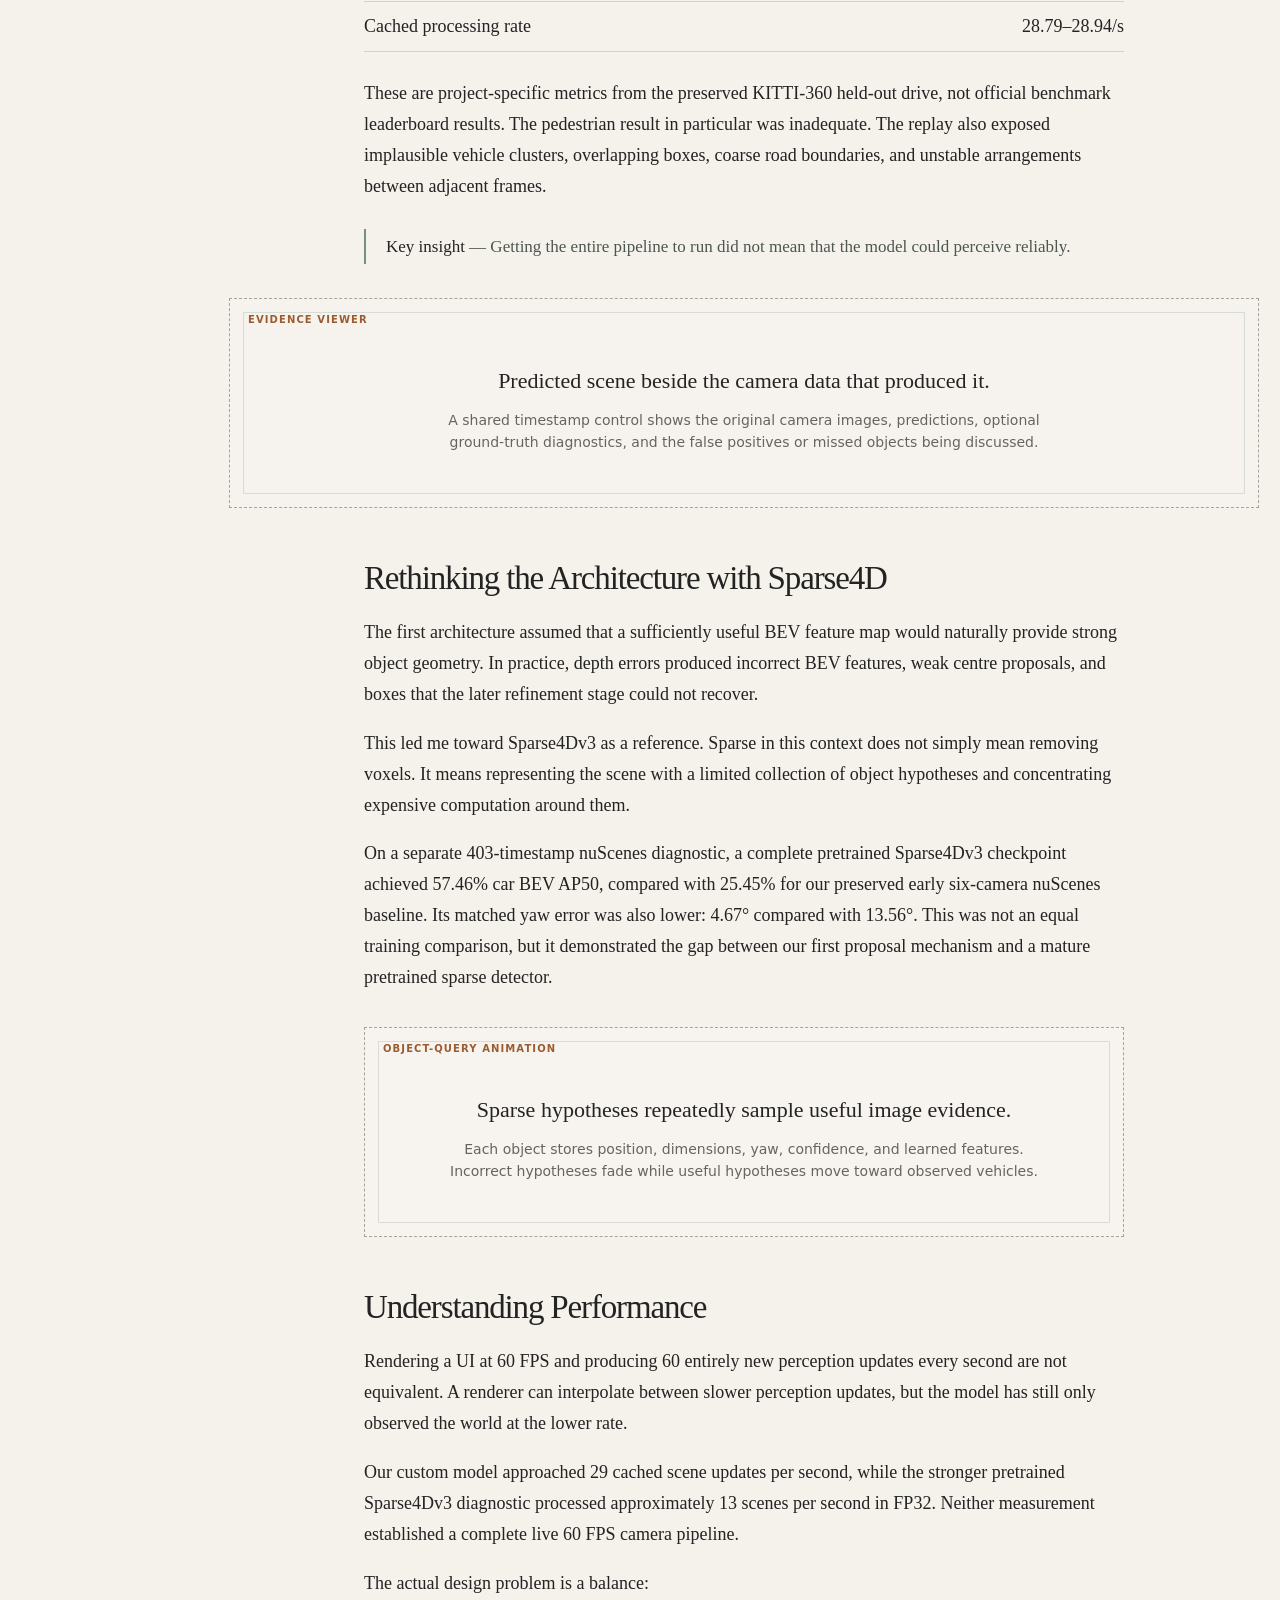
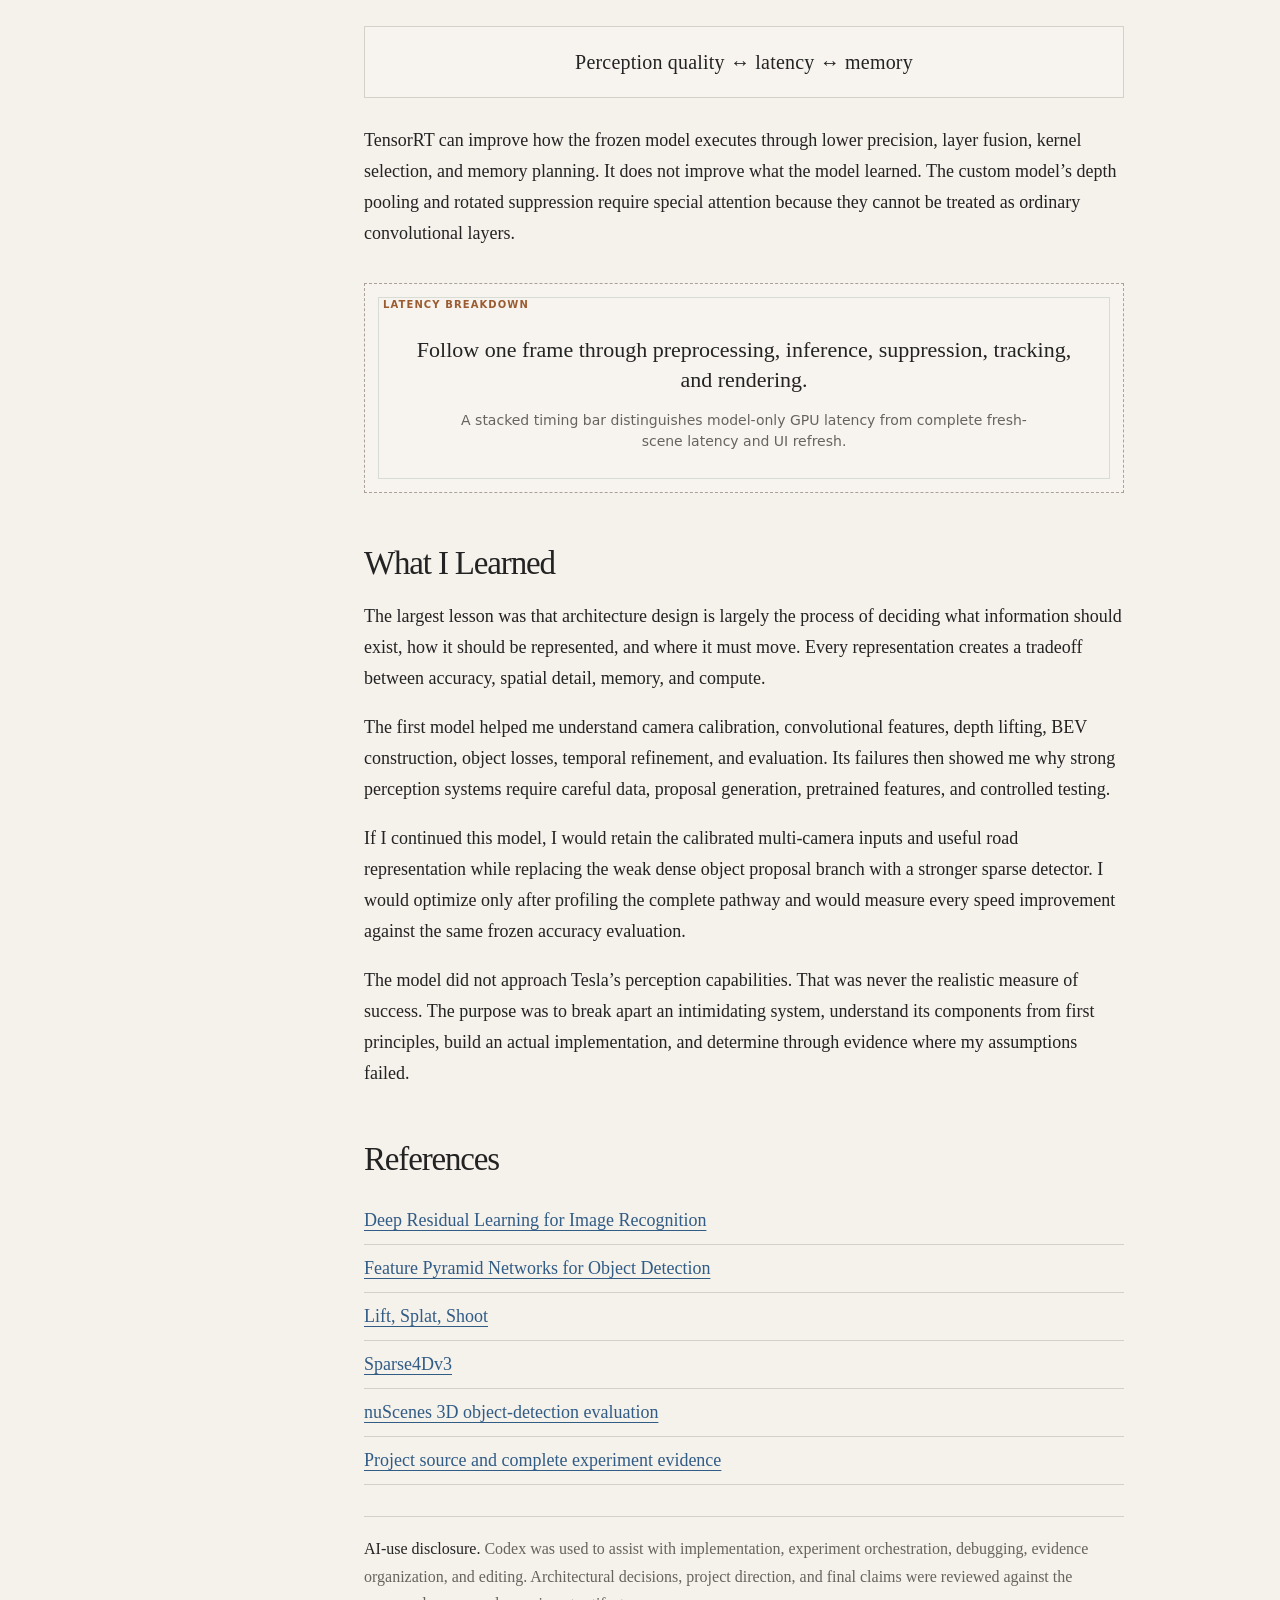
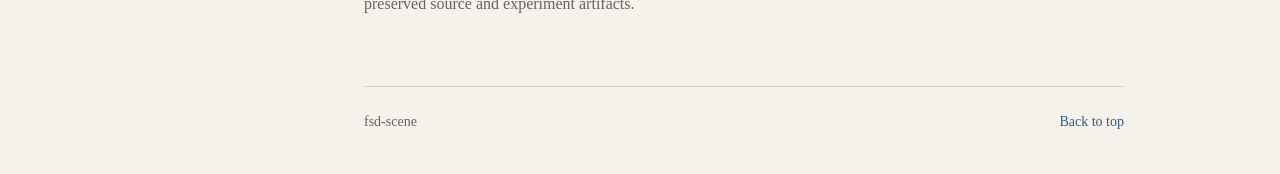
==== commit bee1a5cb: "Remove preview header label" ====
--- a/website/index.html
+++ b/website/index.html
@@ -12,7 +12,6 @@
   <a class="skip-link" href="#main">Skip to article</a>
   <header class="site-header">
     <a class="wordmark" href="#top">fsd-scene</a>
-    <span class="preview-label">From first principles</span>
   </header>
   <div class="page" id="top">
     <aside class="contents" aria-label="Article contents">
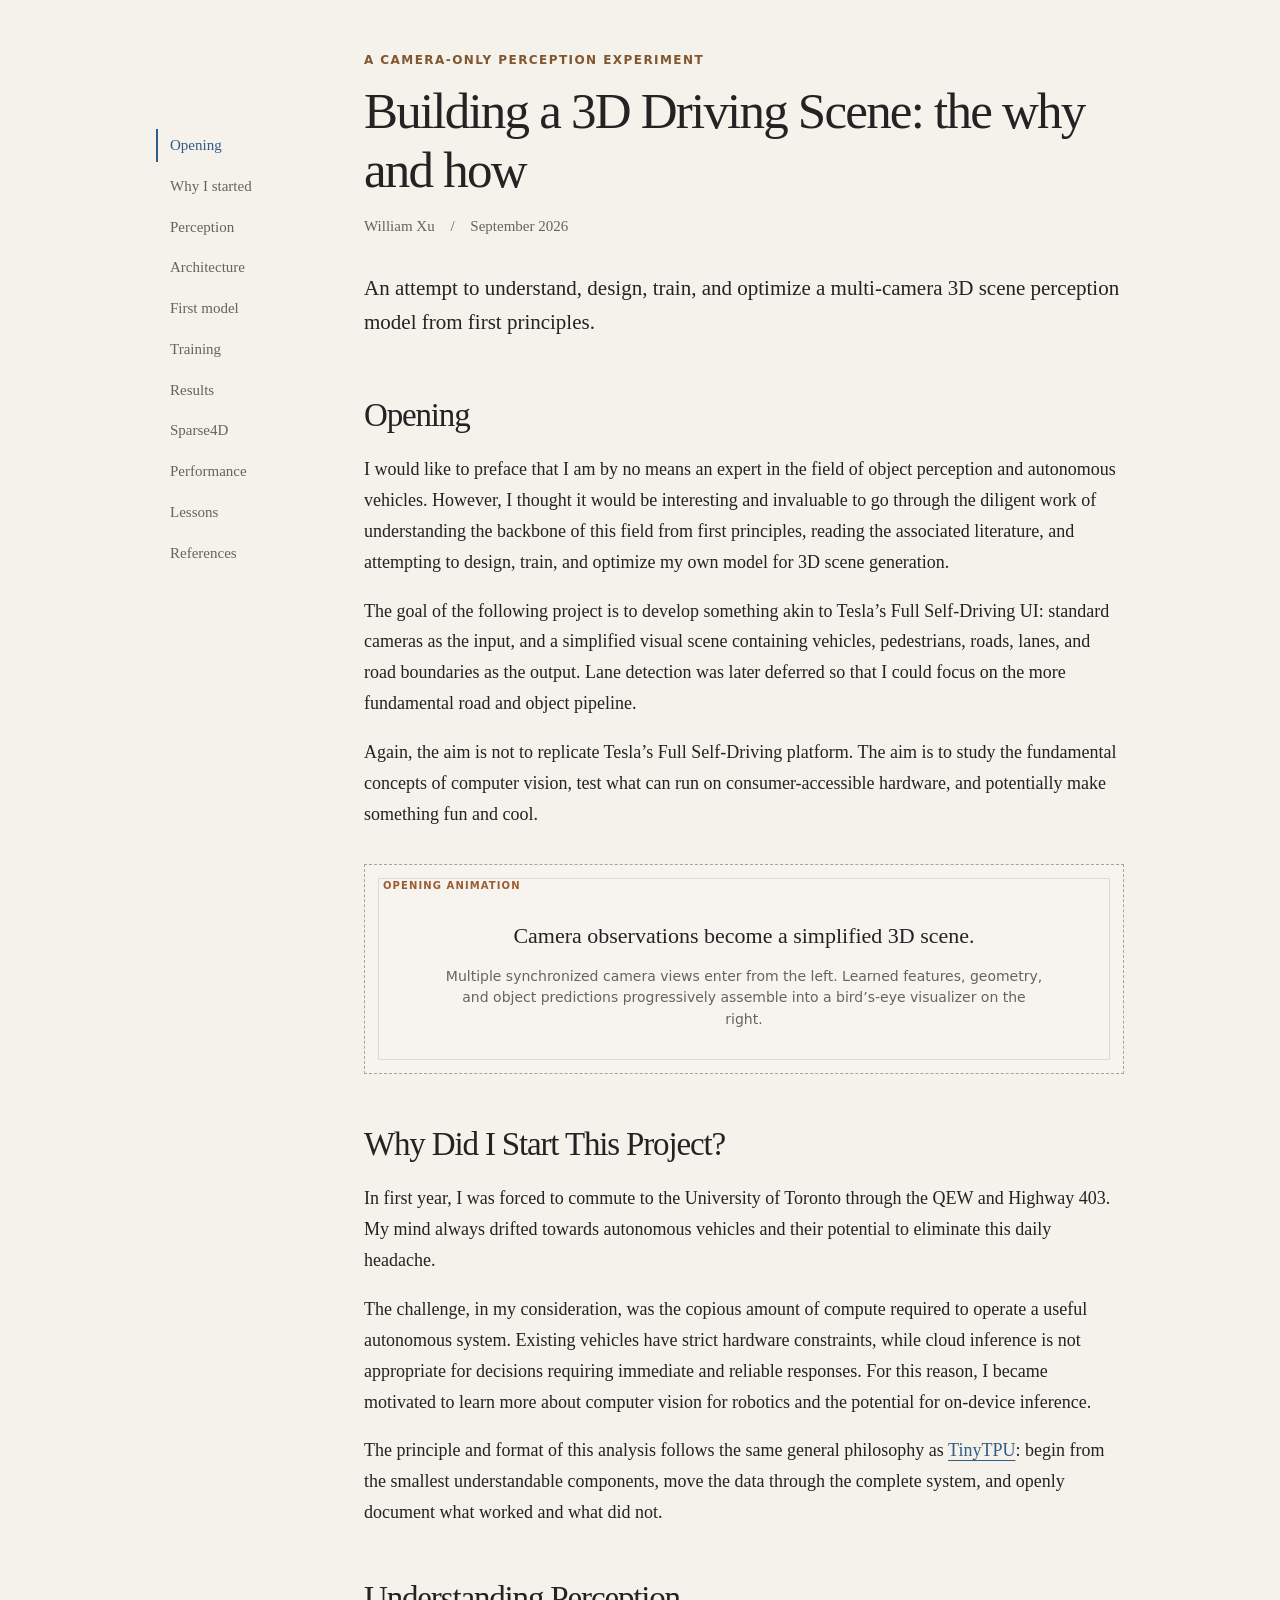
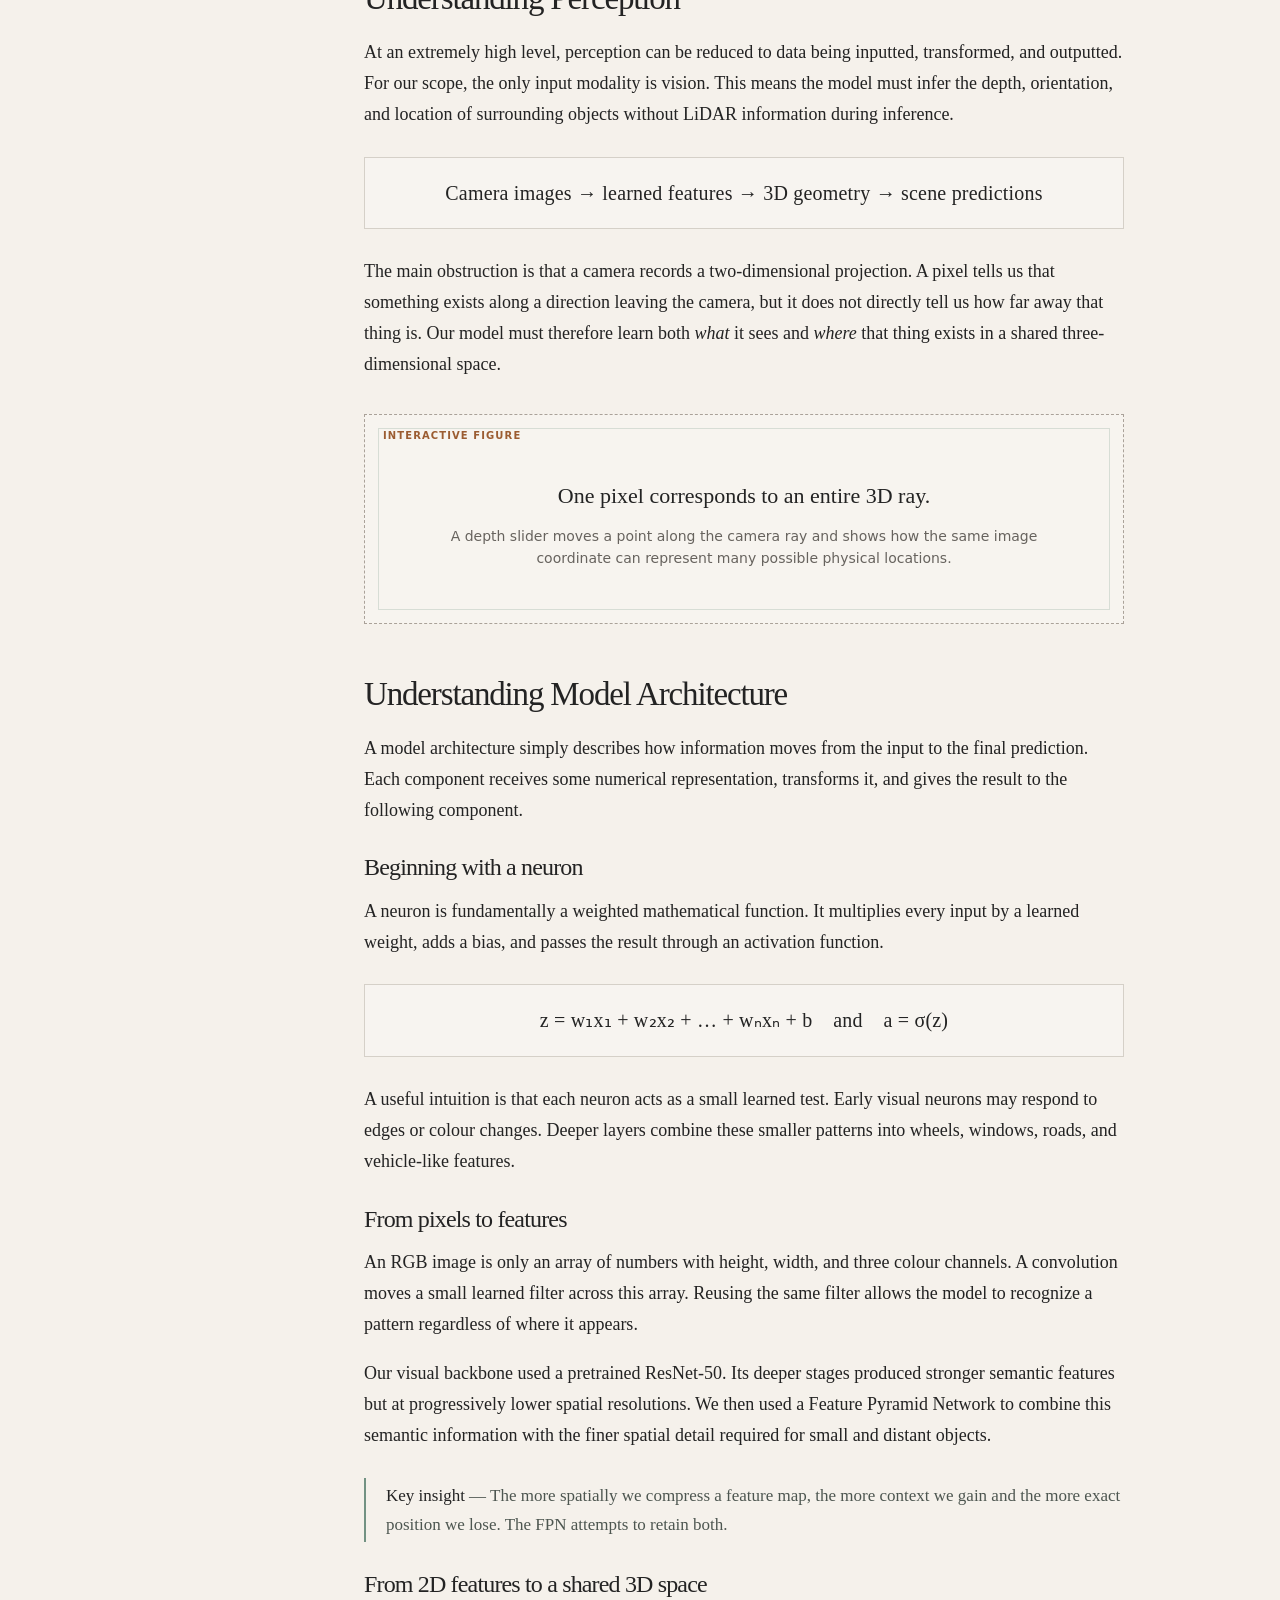
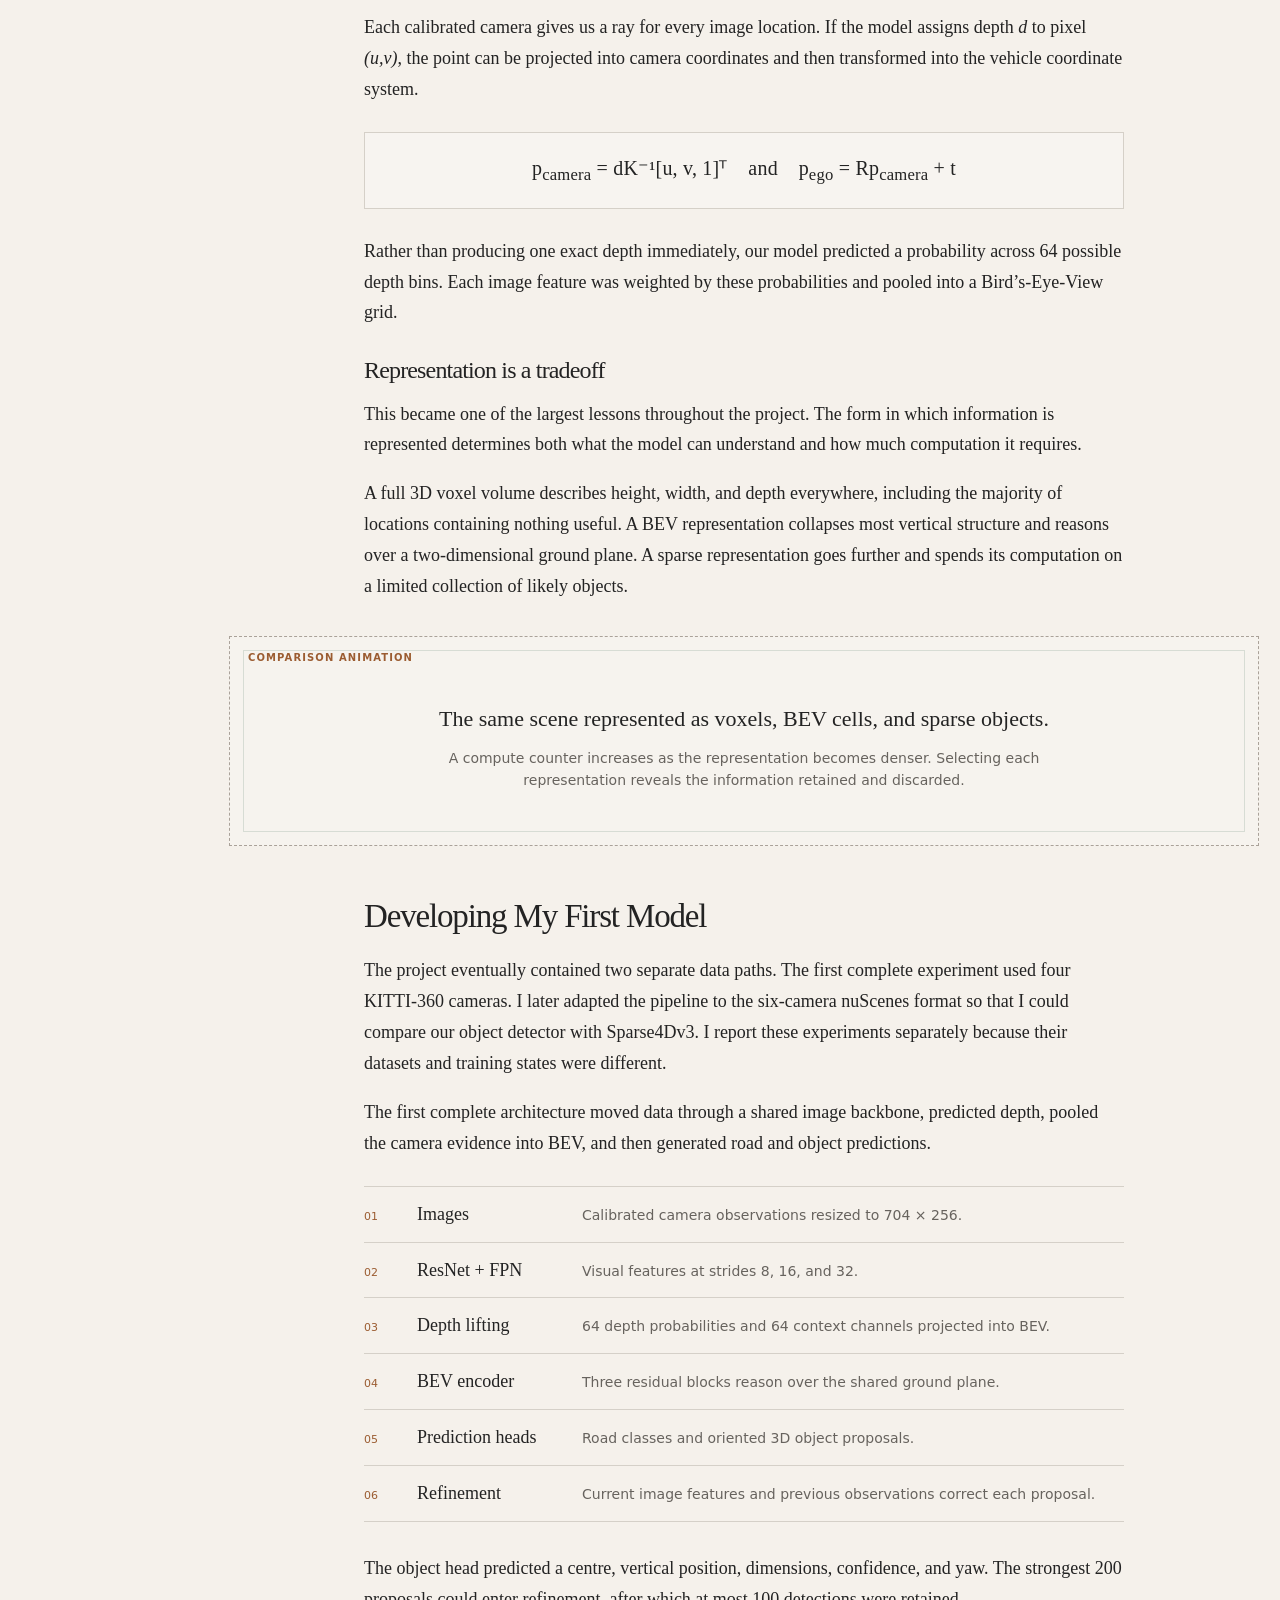
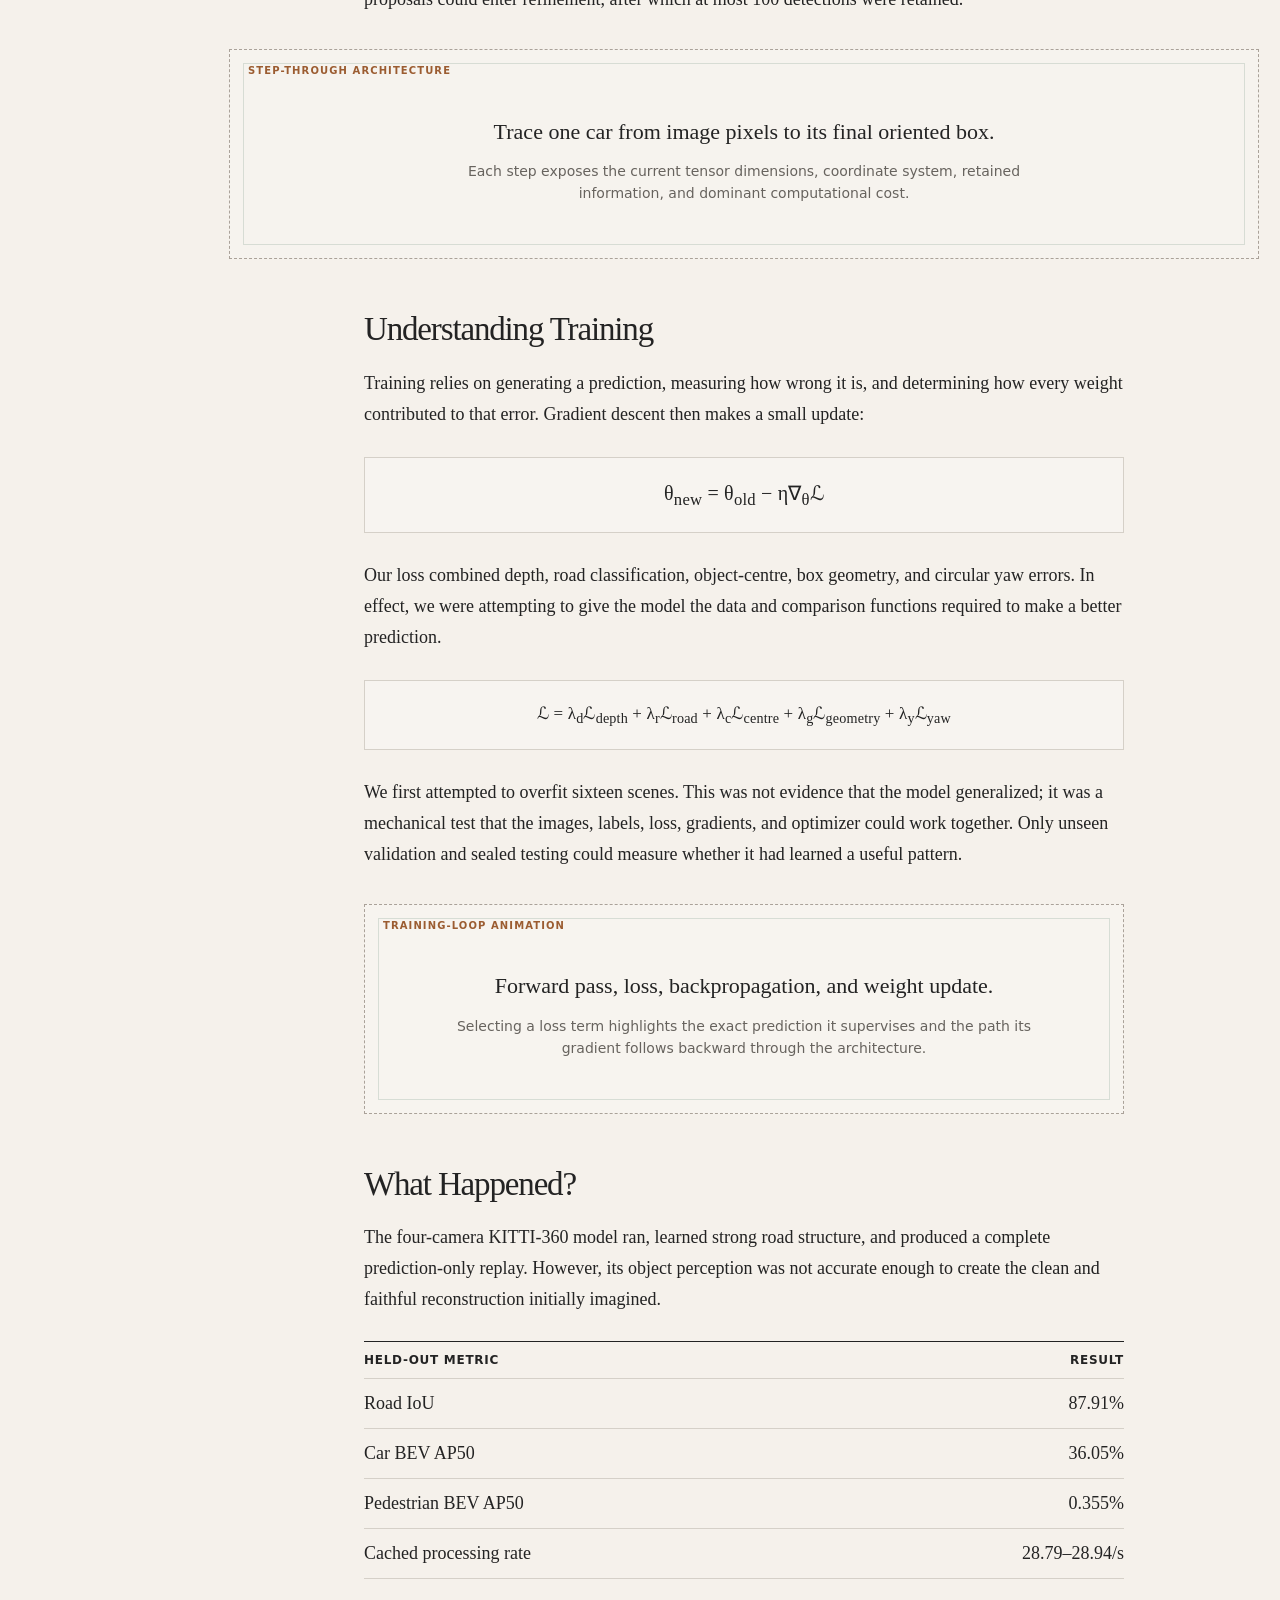
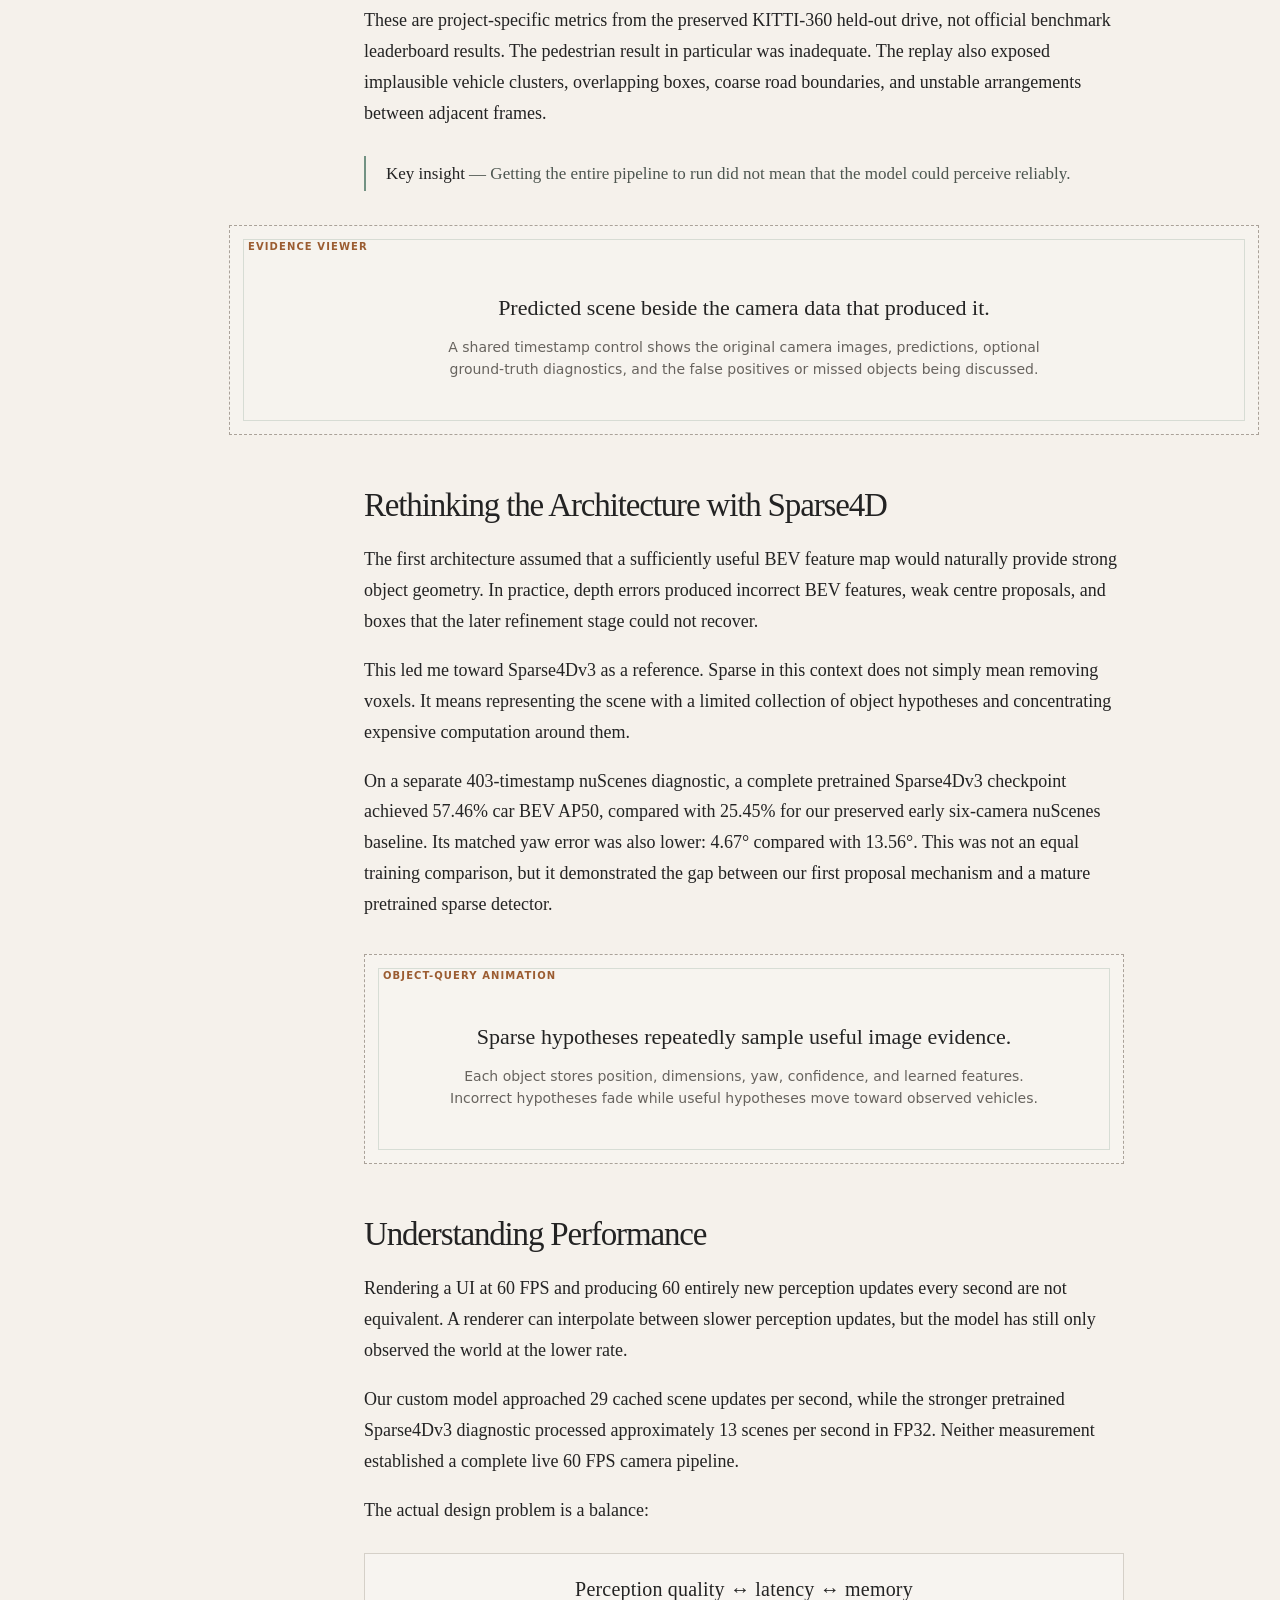
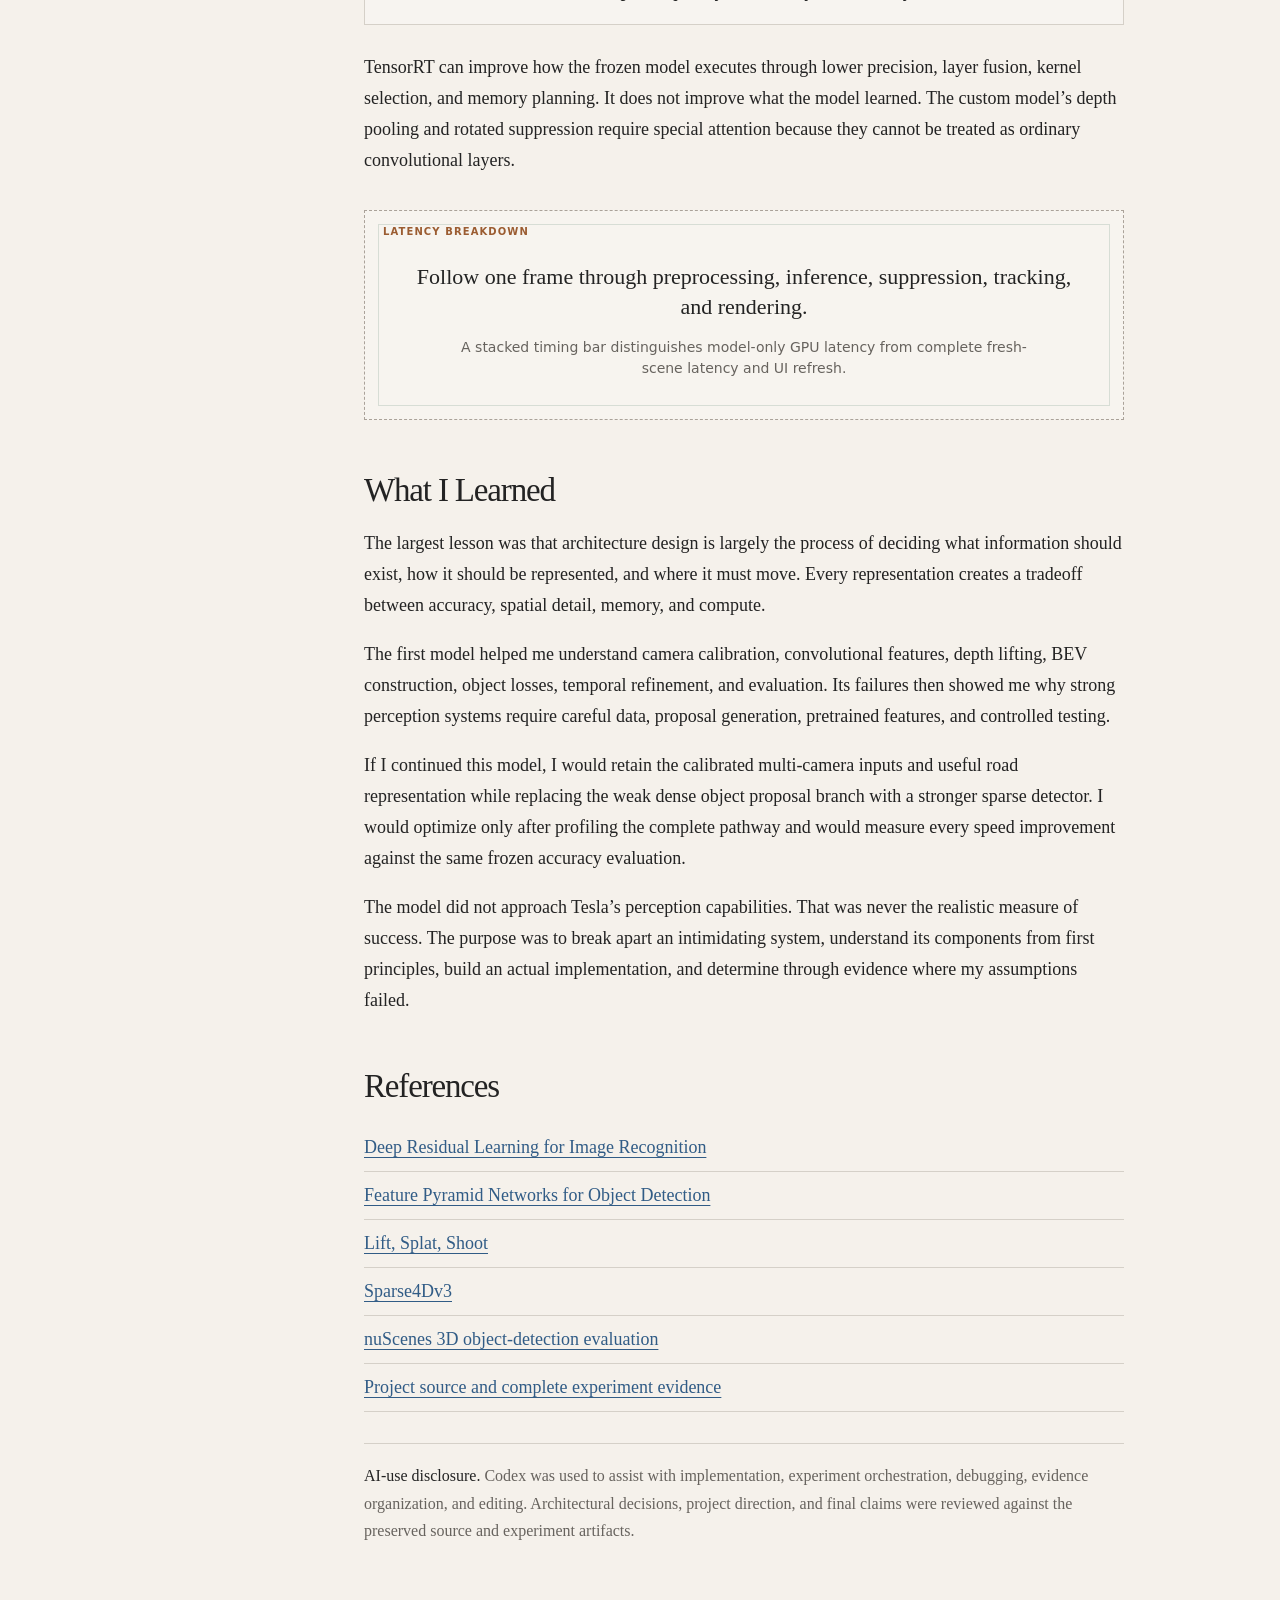
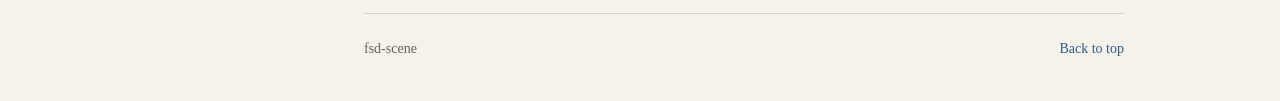
==== commit f2da969e: "Remove site header and padding" ====
--- a/website/index.html
+++ b/website/index.html
@@ -10,9 +10,6 @@
 </head>
 <body>
   <a class="skip-link" href="#main">Skip to article</a>
-  <header class="site-header">
-    <a class="wordmark" href="#top">fsd-scene</a>
-  </header>
   <div class="page" id="top">
     <aside class="contents" aria-label="Article contents">
       <button class="contents-toggle" aria-expanded="false" aria-controls="chapter-links">On this page <span aria-hidden="true">+</span></button>
--- a/website/style.css
+++ b/website/style.css
@@ -7,9 +7,6 @@
 a:focus-visible,button:focus-visible,summary:focus-visible { outline:2px solid var(--blue); outline-offset:5px; border-radius:1px; }
 .skip-link { position:fixed; top:12px; left:20px; z-index:5; padding:8px 16px; background:var(--paper); transform:translateY(-160%); }
 .skip-link:focus { transform:translateY(0); }
-.site-header { display:flex; align-items:center; justify-content:space-between; gap:20px; padding:21px 4.5vw; }
-.wordmark { color:var(--ink); text-decoration:none; font-size:18px; }
-.preview-label { font:12px/1.4 system-ui,sans-serif; color:var(--muted); }
 .page { max-width:1200px; margin:52px auto 0; padding:0 36px; display:grid; grid-template-columns:160px minmax(0,760px); gap:48px; justify-content:center; align-items:start; }
 .contents { position:fixed; top:116px; left:max(36px,calc(50vw - 484px)); width:160px; max-height:calc(100vh - 140px); overflow-y:auto; padding-top:13px; }
 .contents nav { display:flex; flex-direction:column; gap:8px; }
@@ -66,7 +63,6 @@
 @media(min-width:1100px) { .figure-wide { width:min(1040px,calc(100vw - 250px)); margin-left:50%; transform:translateX(-50%); } }
 @media(max-width:850px) {
   html { scroll-padding-top:85px; }
-  .site-header { padding:18px 25px; }
   .page { display:block; margin:21px auto 0; padding:0 25px; max-width:760px; }
   .contents { position:relative; top:auto; left:auto; width:auto; max-height:none; overflow:visible; z-index:2; padding:0; margin:0 0 29px; background:var(--paper); border-bottom:1px solid var(--rule); }
   .contents-toggle { width:100%; display:flex; align-items:center; justify-content:space-between; background:none; border:0; color:var(--ink); font:14px/1.5 system-ui,sans-serif; padding:15px 0; cursor:pointer; }
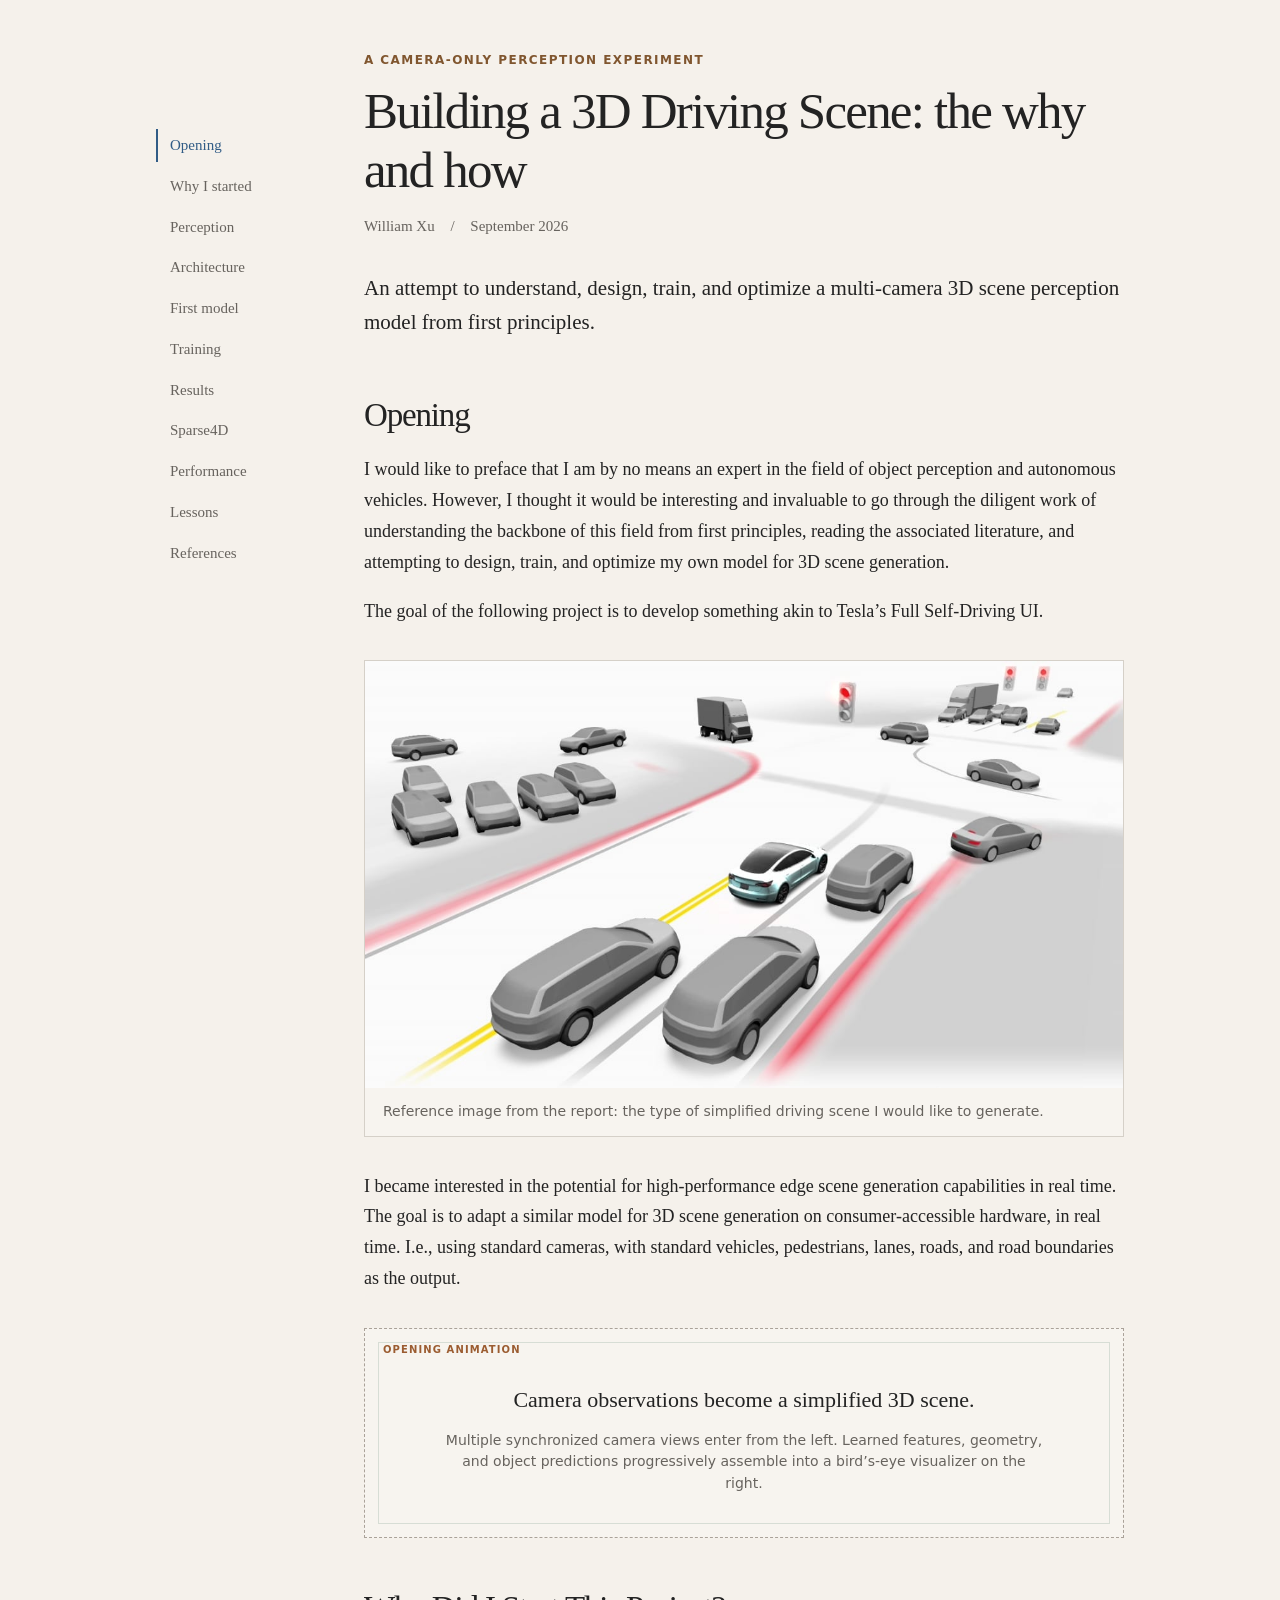
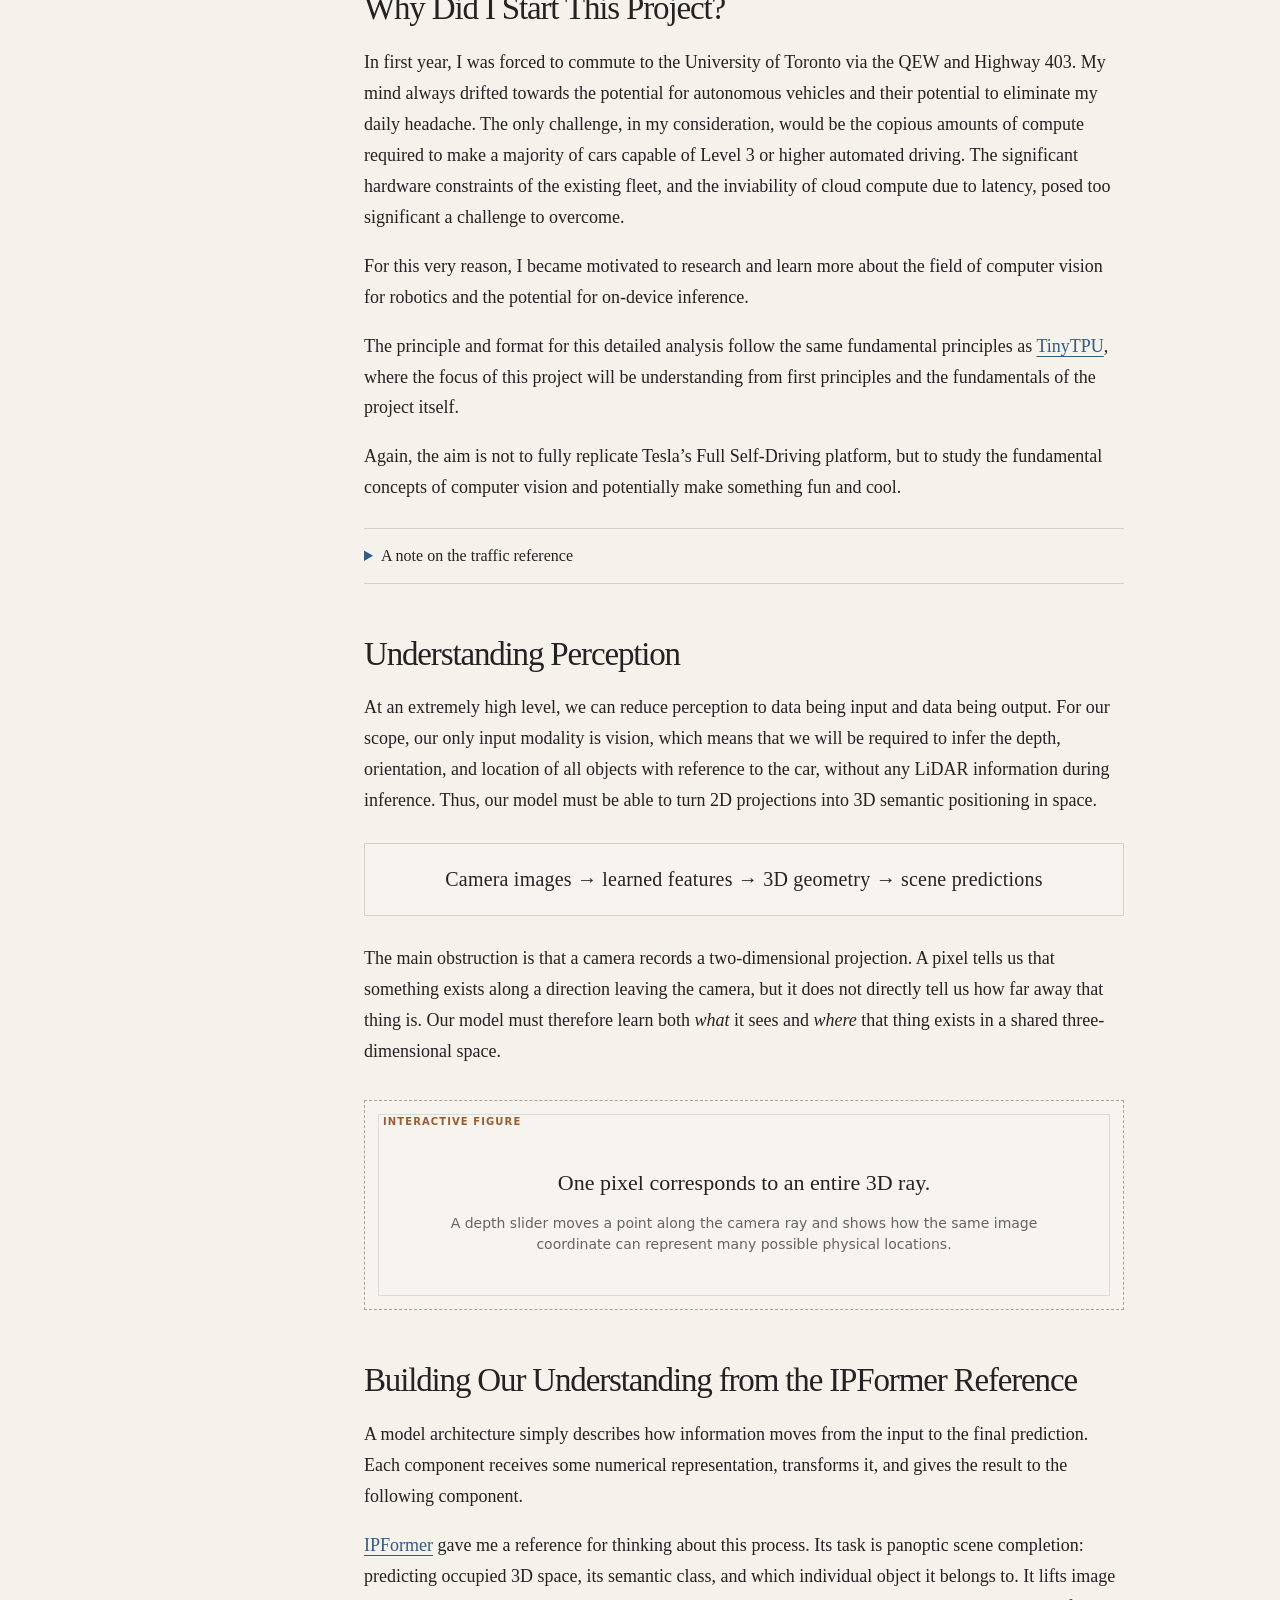
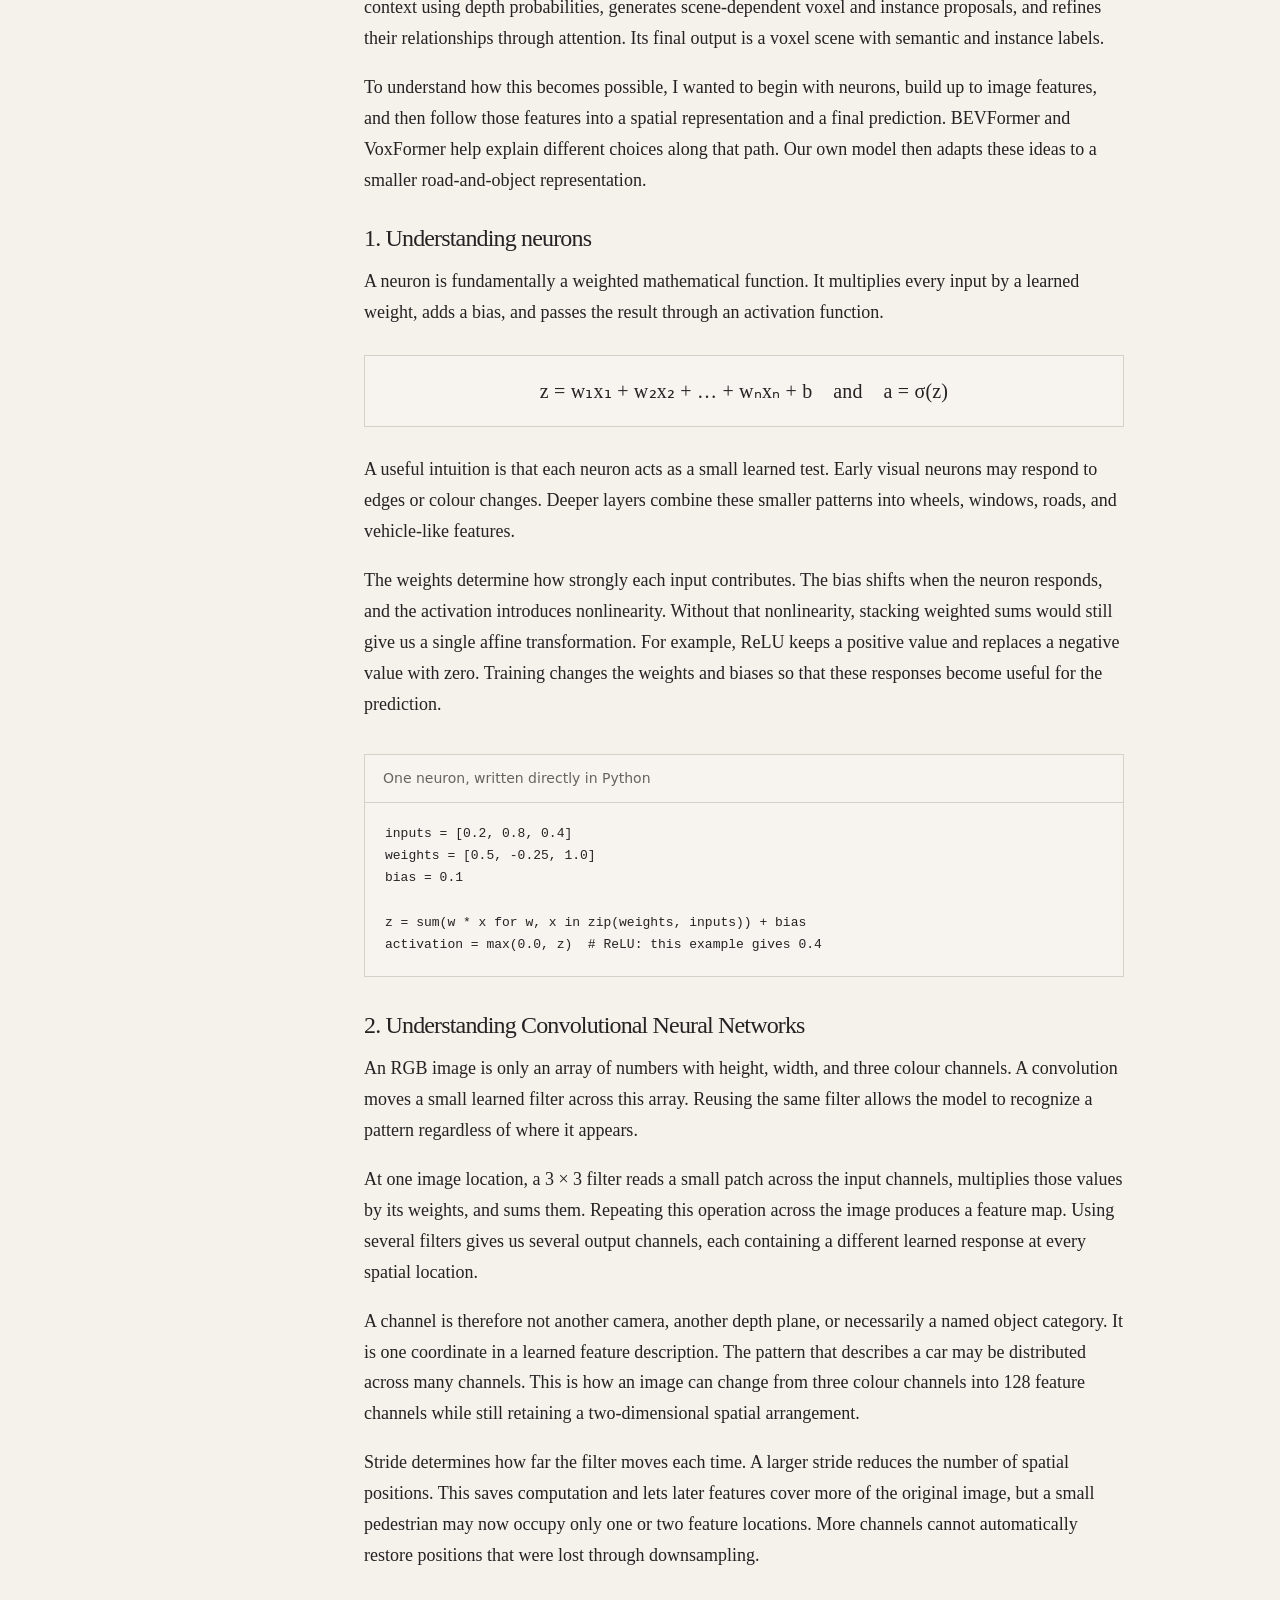
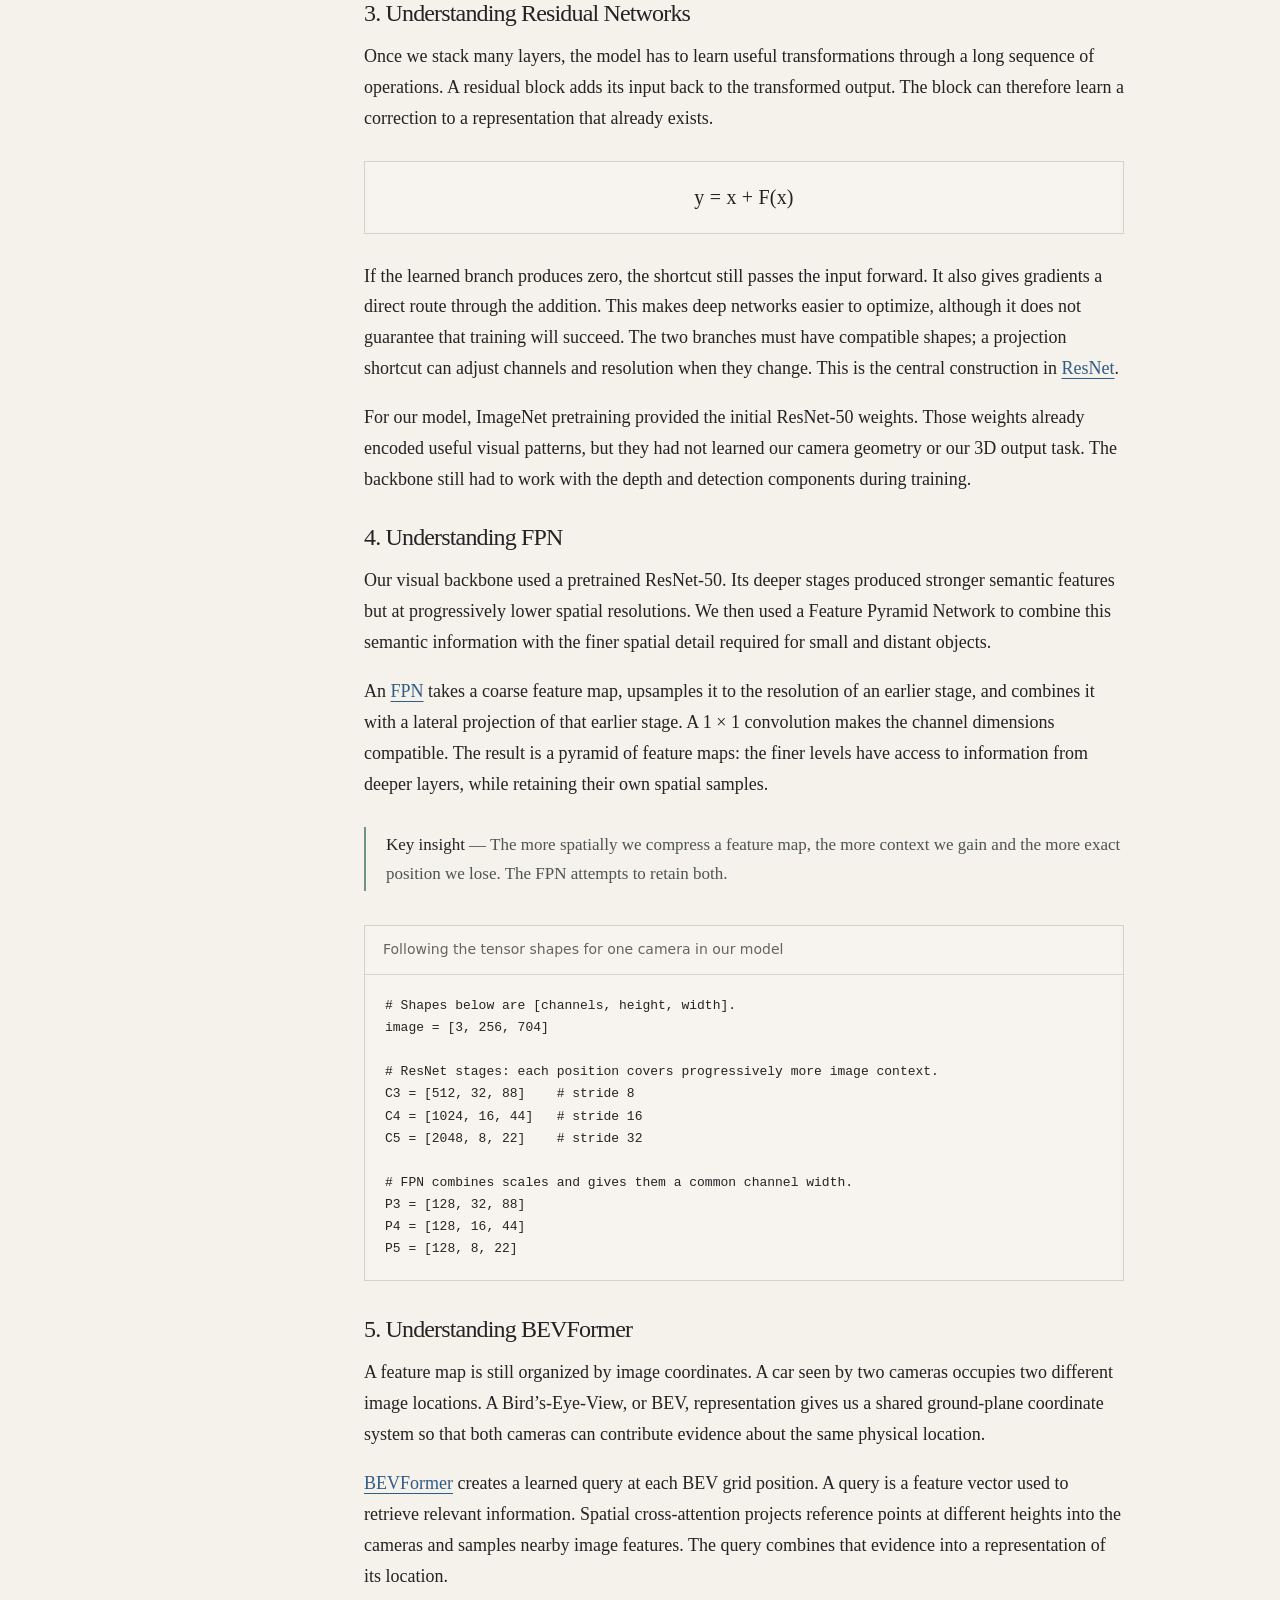
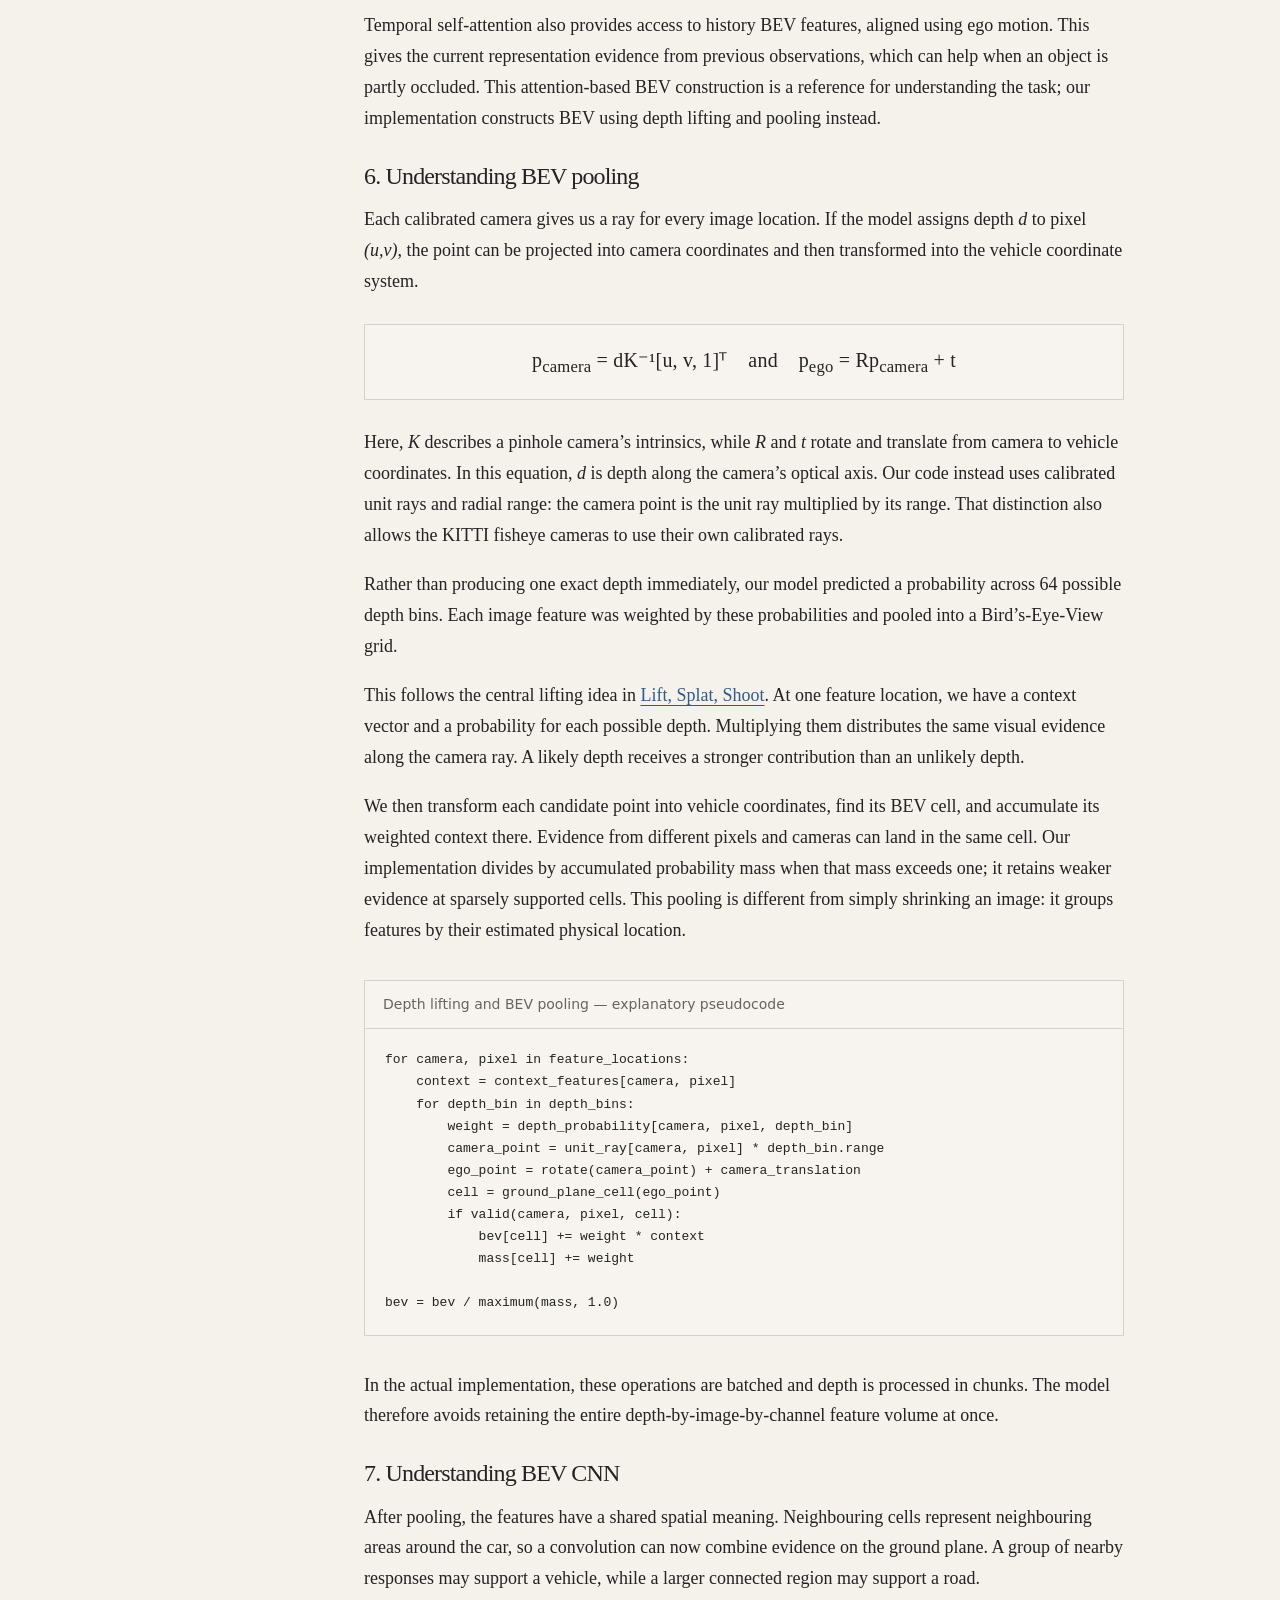
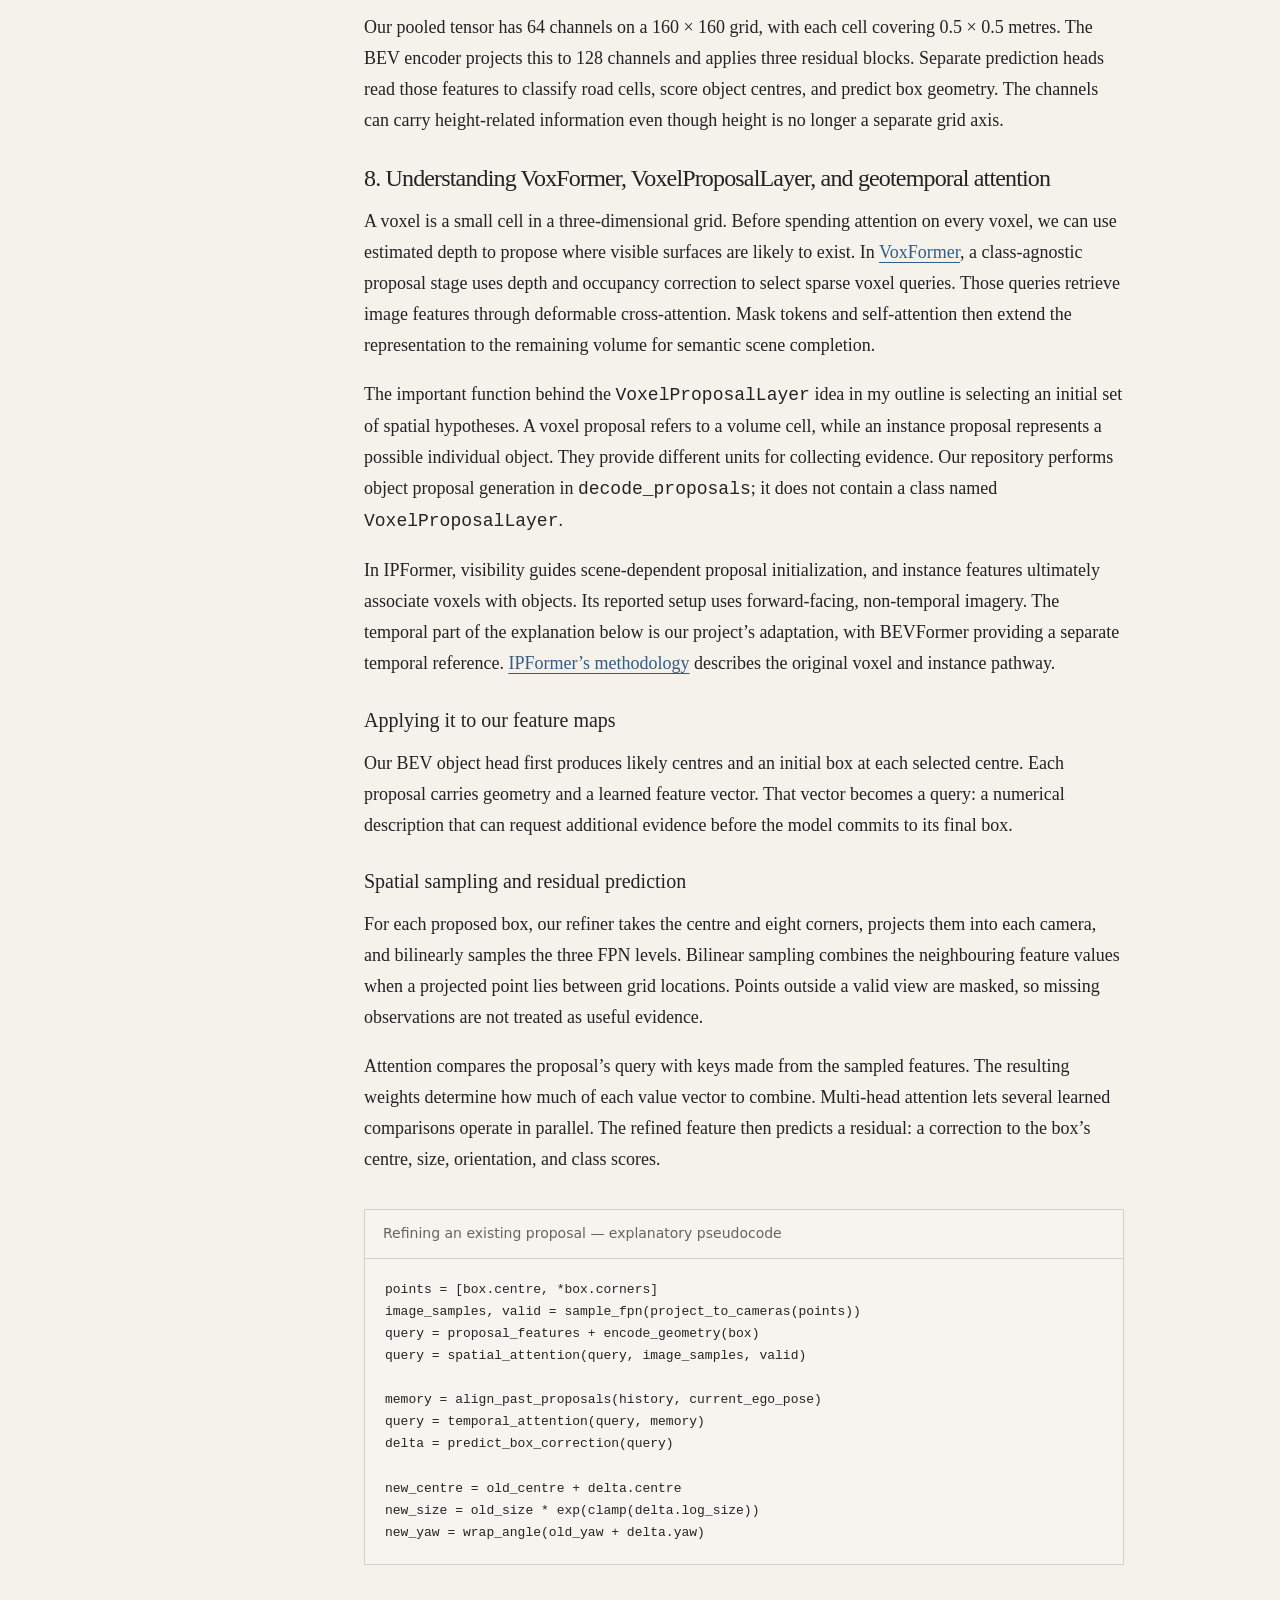
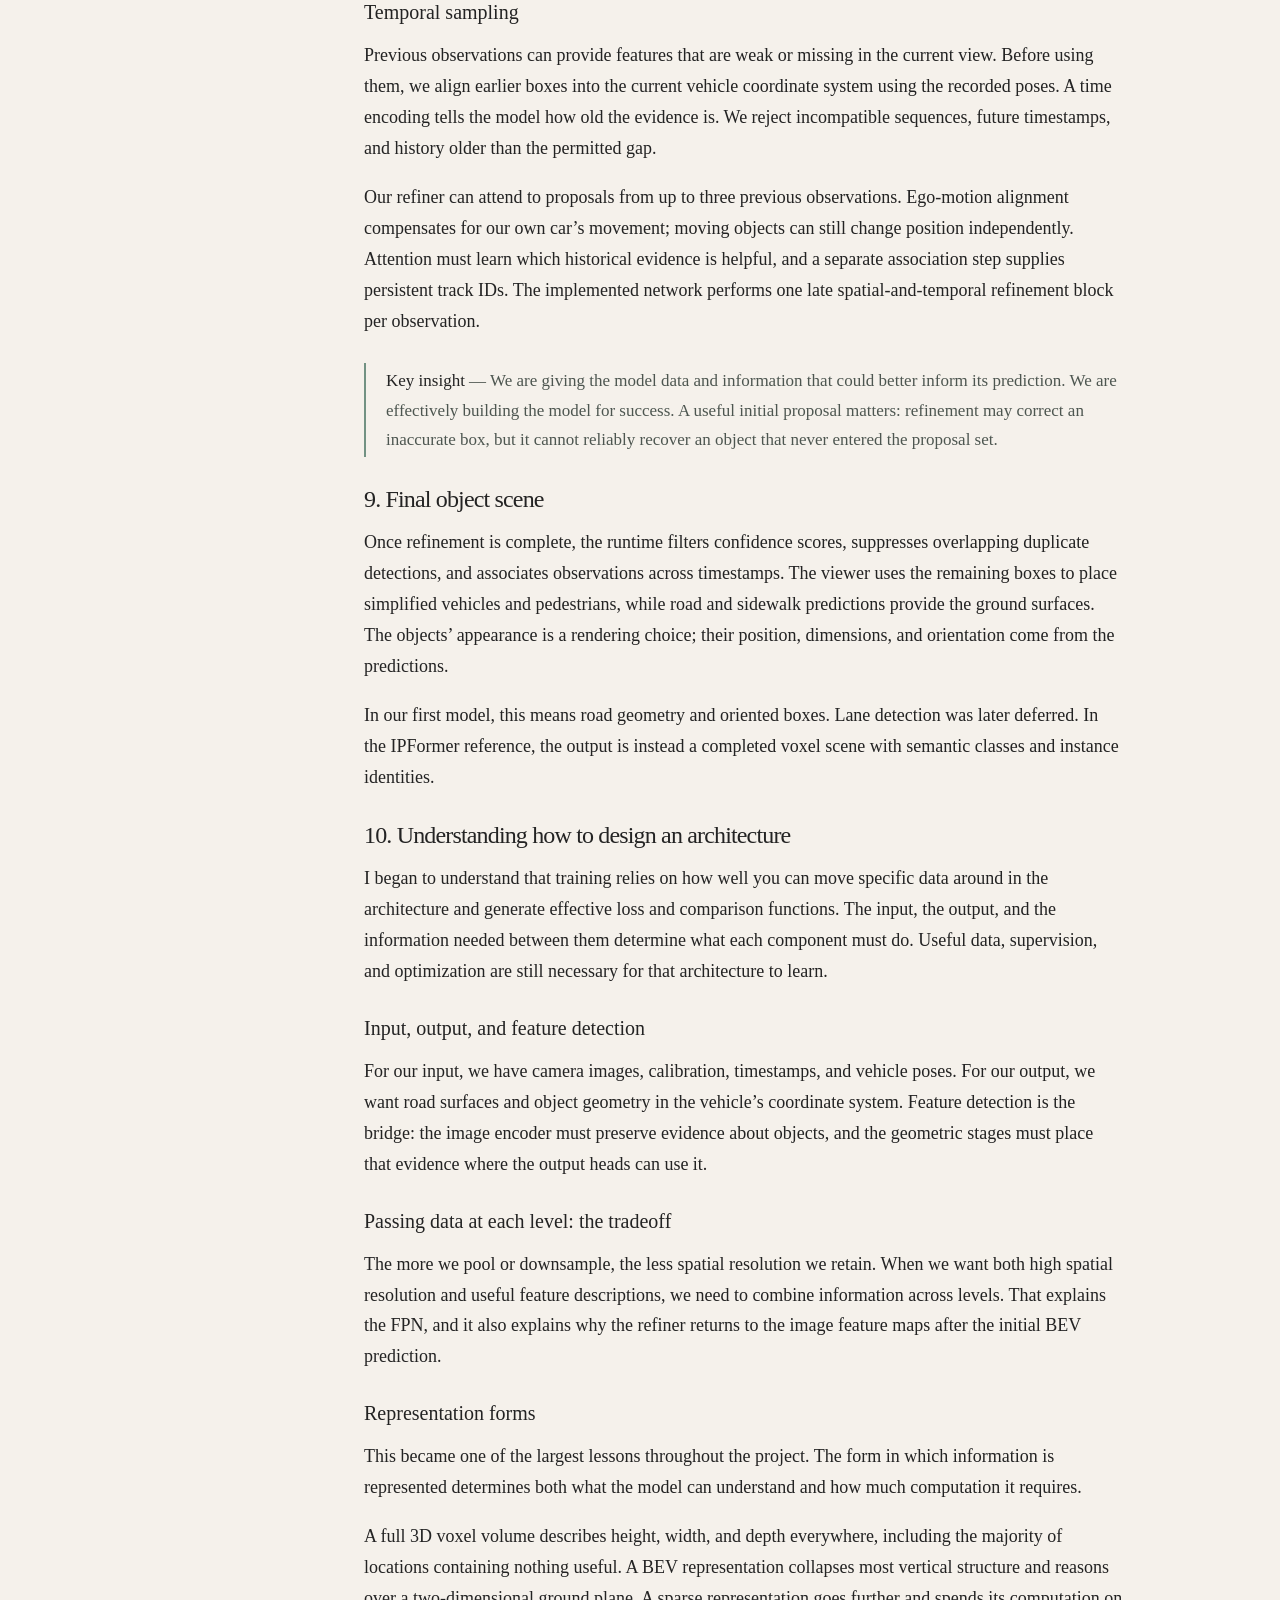
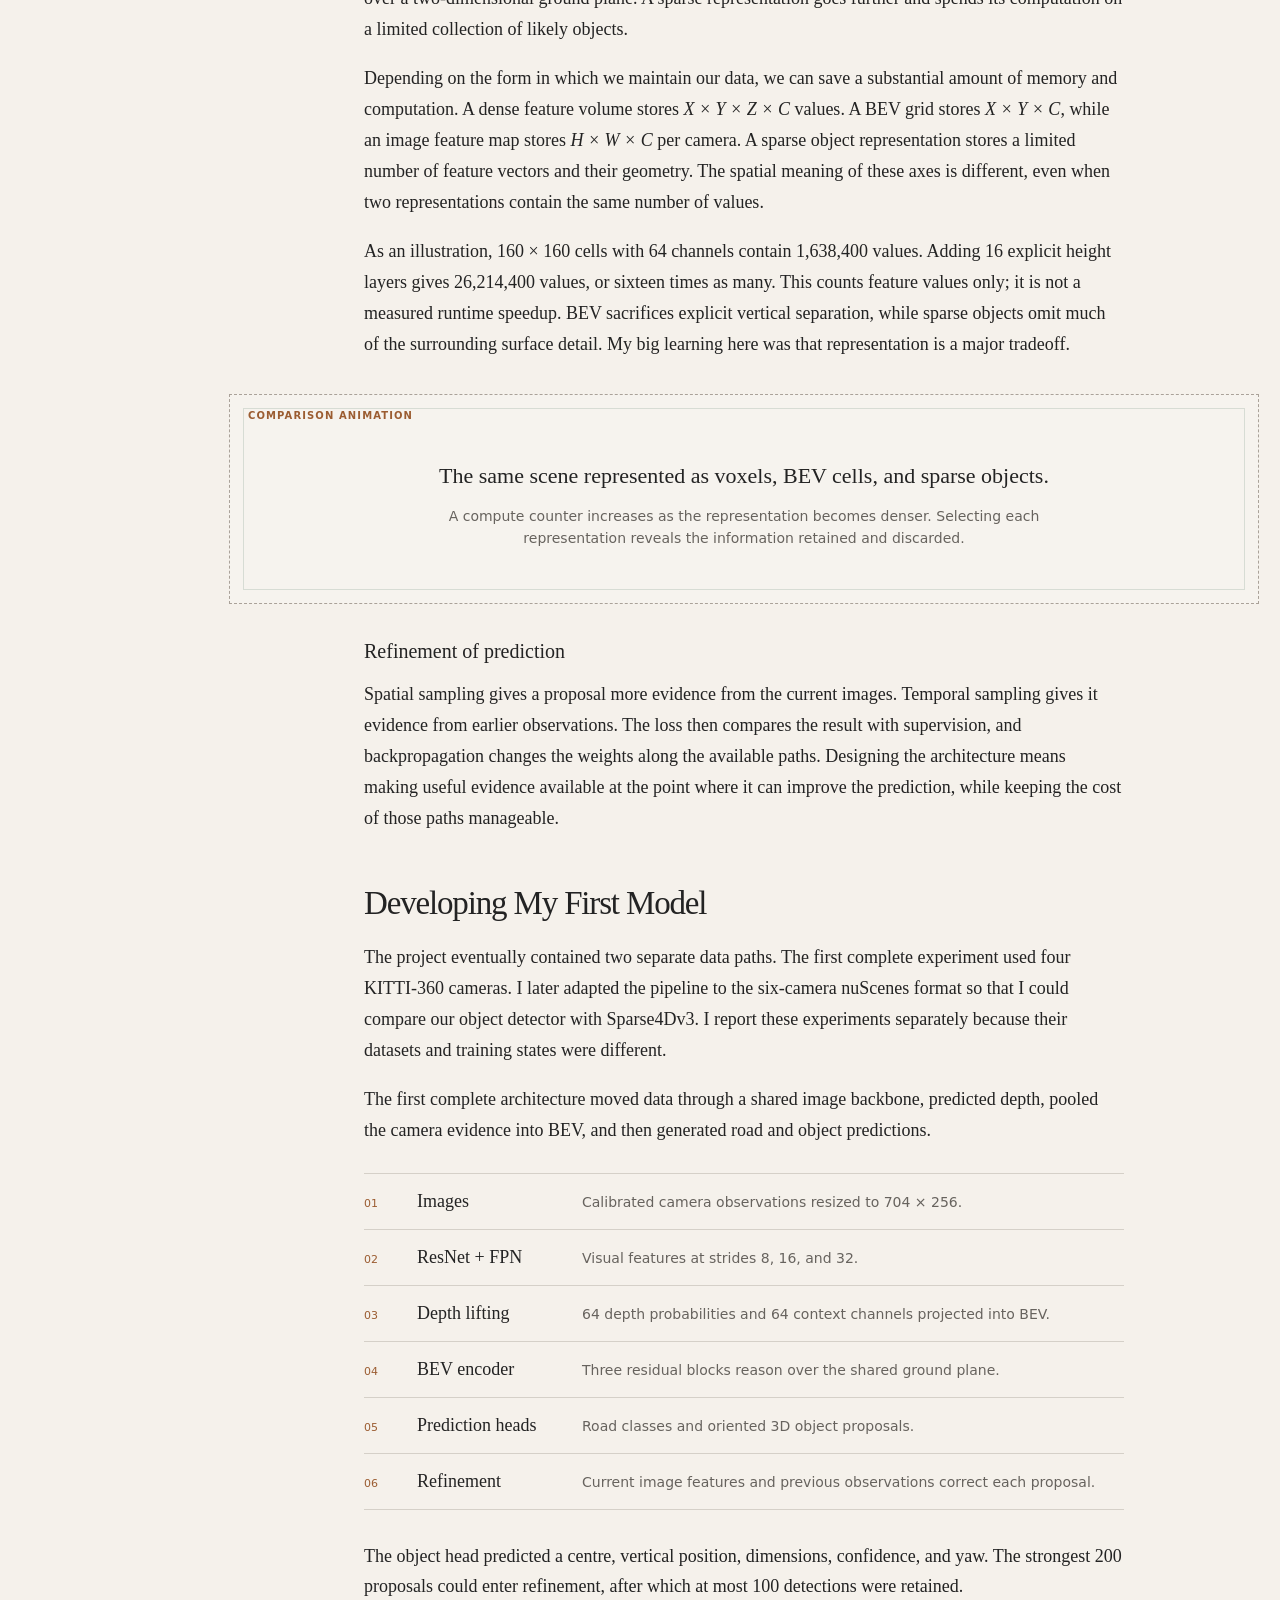
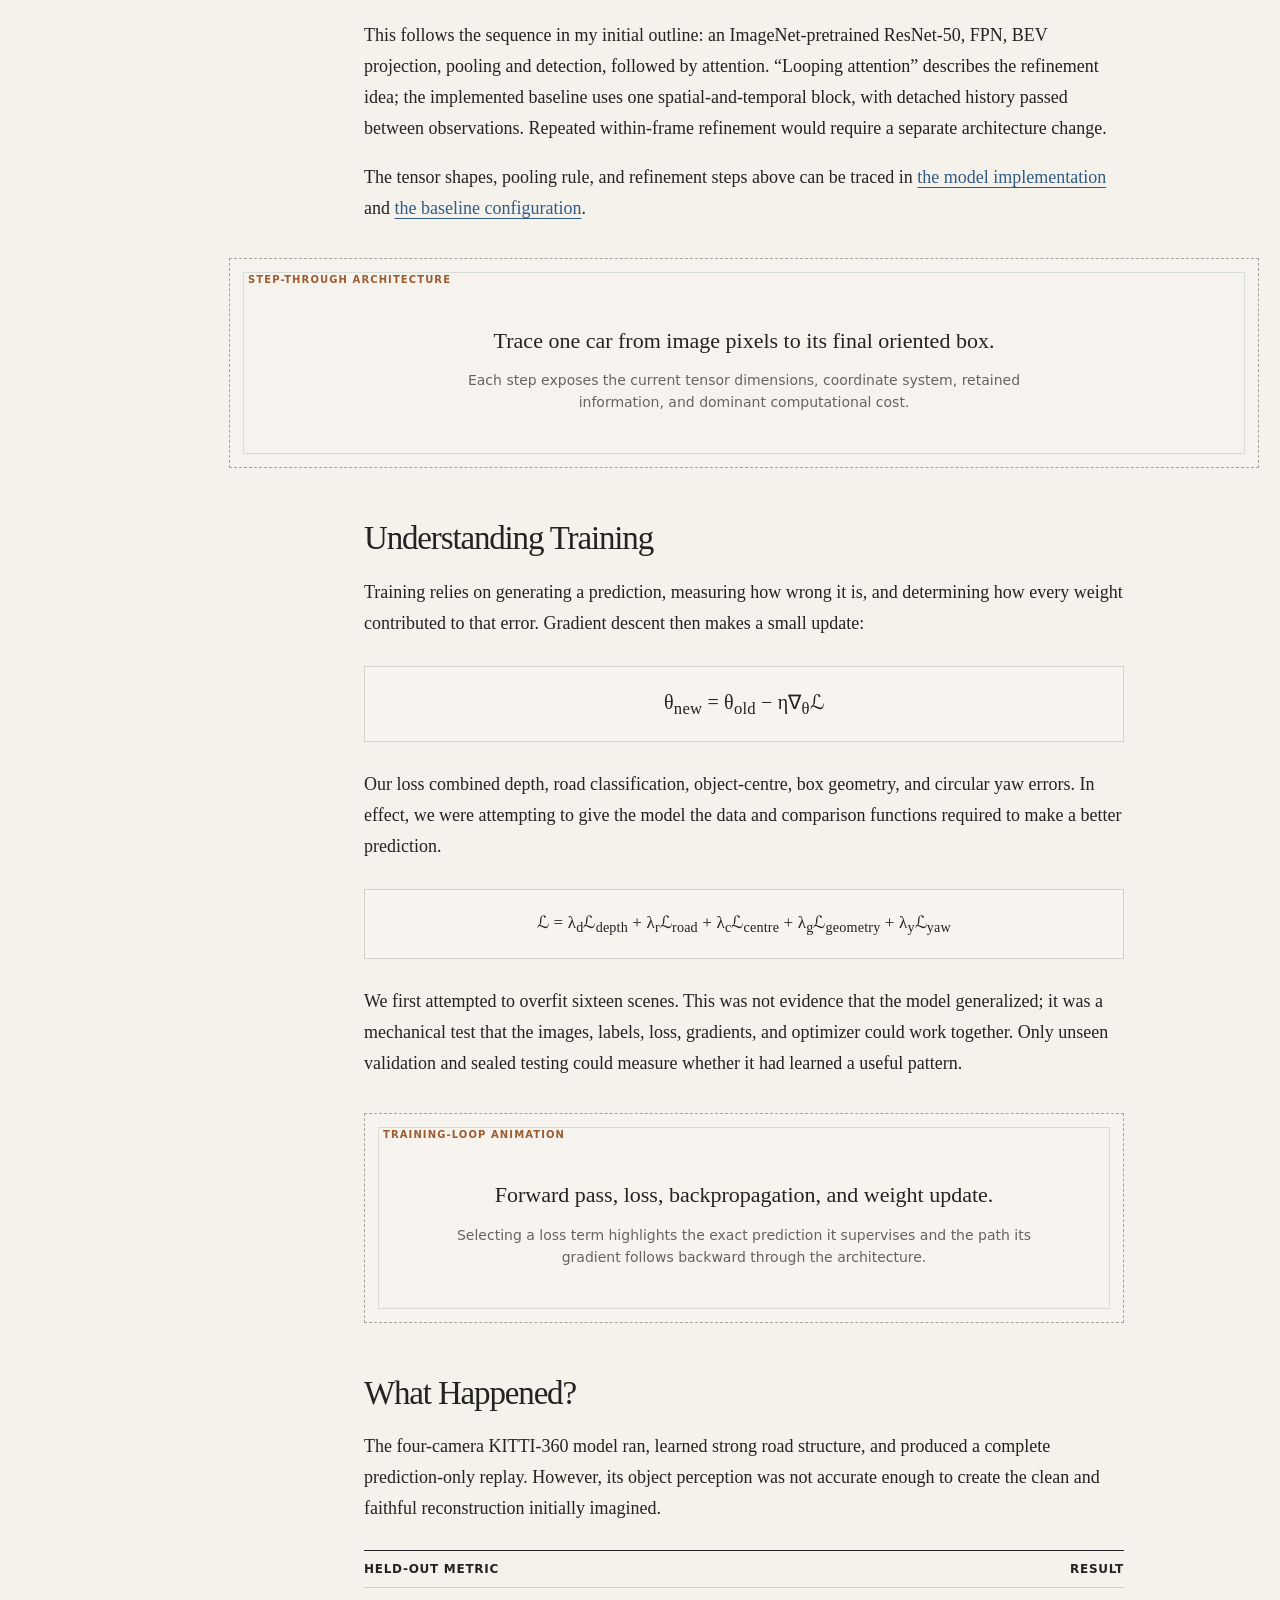
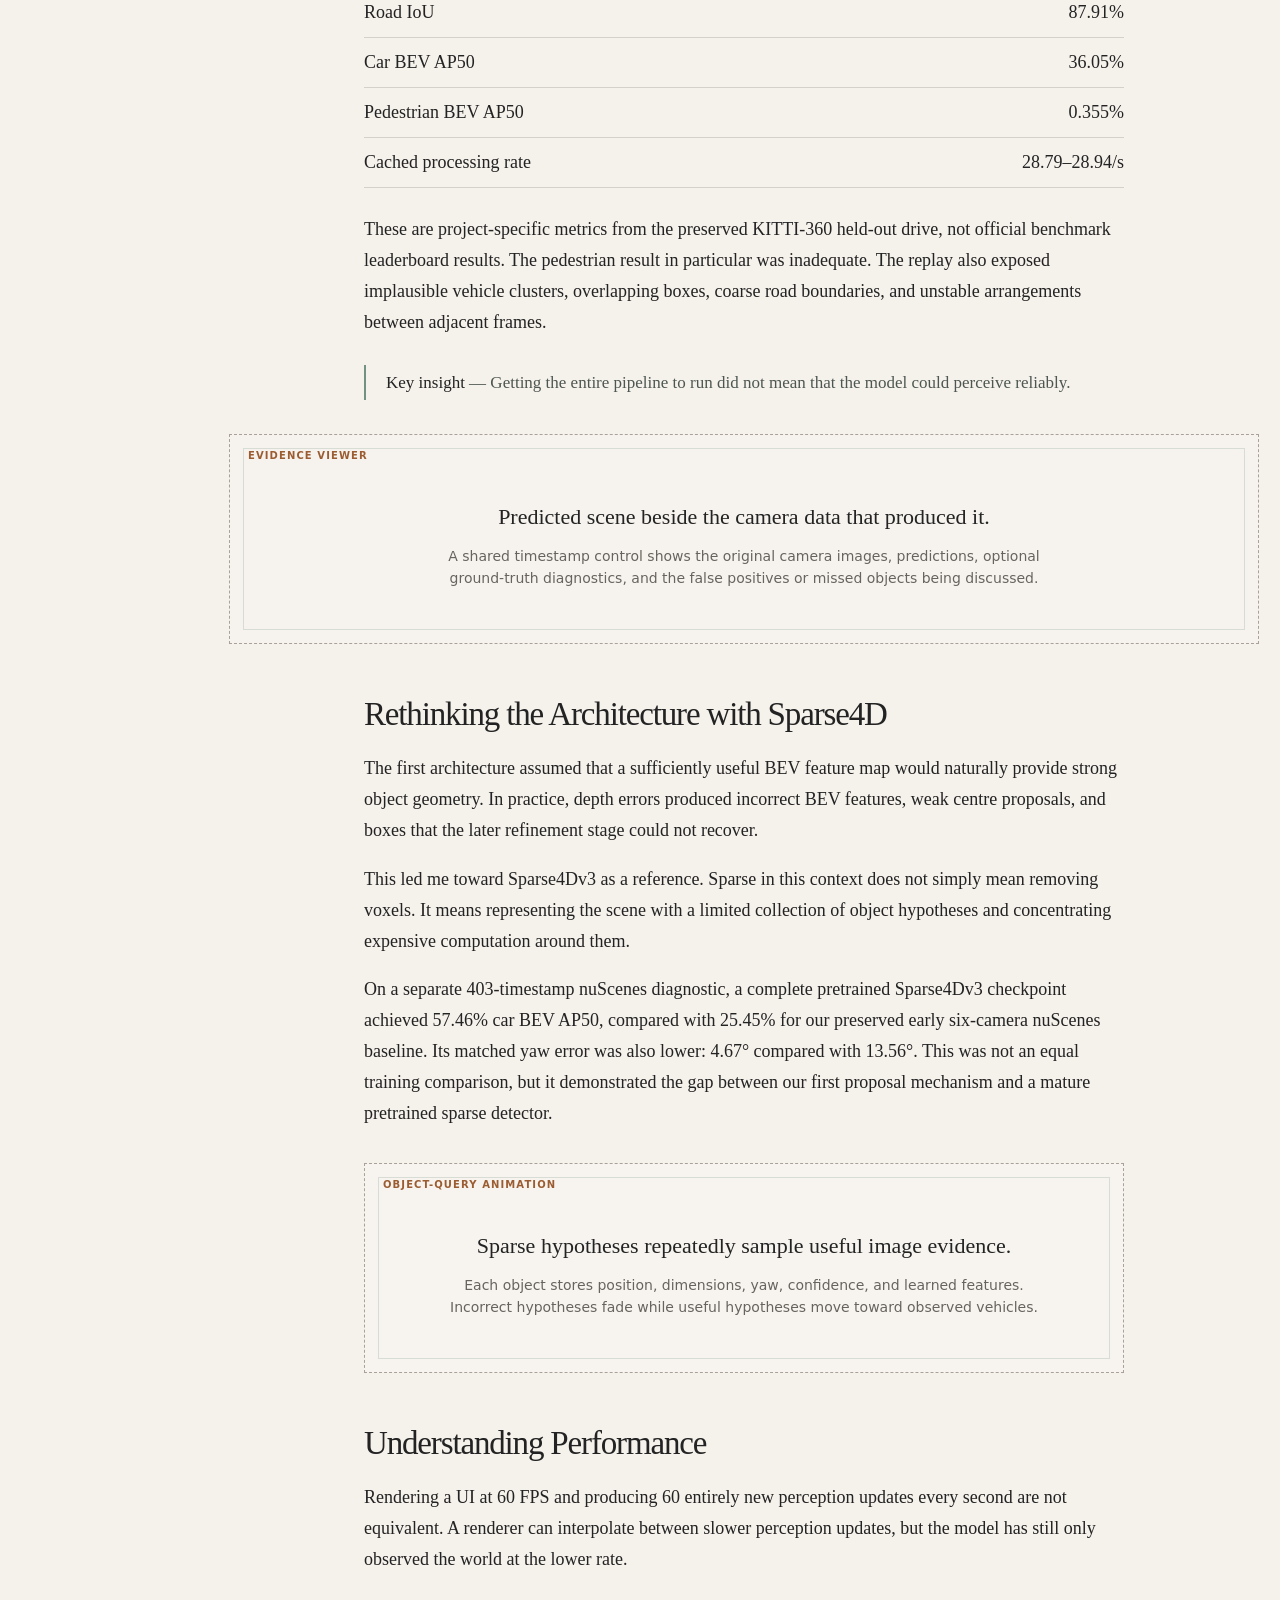
==== commit c9ebea21: "Apply report prose and IPFormer fundamentals to project article" ====
--- a/website/index.html
+++ b/website/index.html
@@ -5,7 +5,7 @@
   <meta name="viewport" content="width=device-width, initial-scale=1">
   <meta name="description" content="An attempt to understand, build, train, and optimize a camera-based 3D scene perception model from first principles.">
   <title>Building a 3D Driving Scene: the why and how</title>
-  <link rel="stylesheet" href="style.css">
+  <link rel="stylesheet" href="style.css?v=report-20260914">
   <script src="app.js" defer></script>
 </head>
 <body>
@@ -39,8 +39,12 @@
         <section id="opening" aria-labelledby="opening-title">
           <h2 id="opening-title">Opening</h2>
           <p>I would like to preface that I am by no means an expert in the field of object perception and autonomous vehicles. However, I thought it would be interesting and invaluable to go through the diligent work of understanding the backbone of this field from first principles, reading the associated literature, and attempting to design, train, and optimize my own model for 3D scene generation.</p>
-          <p>The goal of the following project is to develop something akin to Tesla’s Full Self-Driving UI: standard cameras as the input, and a simplified visual scene containing vehicles, pedestrians, roads, lanes, and road boundaries as the output. Lane detection was later deferred so that I could focus on the more fundamental road and object pipeline.</p>
-          <p>Again, the aim is not to replicate Tesla’s Full Self-Driving platform. The aim is to study the fundamental concepts of computer vision, test what can run on consumer-accessible hardware, and potentially make something fun and cool.</p>
+          <p>The goal of the following project is to develop something akin to Tesla’s Full Self-Driving UI.</p>
+          <figure class="media-surface">
+            <img src="assets/report-reference-1.png" width="1200" height="675" alt="Reference driving visualization showing simplified cars, trucks, traffic lights, lane markings, and road boundaries around a central vehicle." decoding="async">
+            <figcaption>Reference image from the report: the type of simplified driving scene I would like to generate.</figcaption>
+          </figure>
+          <p>I became interested in the potential for high-performance edge scene generation capabilities in real time. The goal is to adapt a similar model for 3D scene generation on consumer-accessible hardware, in real time. I.e., using standard cameras, with standard vehicles, pedestrians, lanes, roads, and road boundaries as the output.</p>
           <figure class="figure-placeholder">
             <span class="figure-label">Opening animation</span>
             <strong>Camera observations become a simplified 3D scene.</strong>
@@ -50,14 +54,19 @@
 
         <section id="why" aria-labelledby="why-title">
           <h2 id="why-title">Why Did I Start This Project?</h2>
-          <p>In first year, I was forced to commute to the University of Toronto through the QEW and Highway 403. My mind always drifted towards autonomous vehicles and their potential to eliminate this daily headache.</p>
-          <p>The challenge, in my consideration, was the copious amount of compute required to operate a useful autonomous system. Existing vehicles have strict hardware constraints, while cloud inference is not appropriate for decisions requiring immediate and reliable responses. For this reason, I became motivated to learn more about computer vision for robotics and the potential for on-device inference.</p>
-          <p>The principle and format of this analysis follows the same general philosophy as <a href="https://www.tinytpu.com/">TinyTPU</a>: begin from the smallest understandable components, move the data through the complete system, and openly document what worked and what did not.</p>
+          <p>In first year, I was forced to commute to the University of Toronto via the QEW and Highway 403. My mind always drifted towards the potential for autonomous vehicles and their potential to eliminate my daily headache. The only challenge, in my consideration, would be the copious amounts of compute required to make a majority of cars capable of Level 3 or higher automated driving. The significant hardware constraints of the existing fleet, and the inviability of cloud compute due to latency, posed too significant a challenge to overcome.</p>
+          <p>For this very reason, I became motivated to research and learn more about the field of computer vision for robotics and the potential for on-device inference.</p>
+          <p>The principle and format for this detailed analysis follow the same fundamental principles as <a href="https://www.tinytpu.com/">TinyTPU</a>, where the focus of this project will be understanding from first principles and the fundamentals of the project itself.</p>
+          <p>Again, the aim is not to fully replicate Tesla’s Full Self-Driving platform, but to study the fundamental concepts of computer vision and potentially make something fun and cool.</p>
+          <details>
+            <summary>A note on the traffic reference</summary>
+            <div class="detail-content"><p>The <a href="https://www.trucknews.com/transportation/toronto-roads-ranked-third-slowest-in-the-world/1003181160/">article linked in the report</a> describes Toronto’s city-level driving-time ranking in the 2023 TomTom Traffic Index. It does not rank the QEW or Highway 403 individually.</p></div>
+          </details>
         </section>
 
         <section id="perception" aria-labelledby="perception-title">
           <h2 id="perception-title">Understanding Perception</h2>
-          <p>At an extremely high level, perception can be reduced to data being inputted, transformed, and outputted. For our scope, the only input modality is vision. This means the model must infer the depth, orientation, and location of surrounding objects without LiDAR information during inference.</p>
+          <p>At an extremely high level, we can reduce perception to data being input and data being output. For our scope, our only input modality is vision, which means that we will be required to infer the depth, orientation, and location of all objects with reference to the car, without any LiDAR information during inference. Thus, our model must be able to turn 2D projections into 3D semantic positioning in space.</p>
           <div class="equation" aria-label="Perception flow">Camera images → learned features → 3D geometry → scene predictions</div>
           <p>The main obstruction is that a camera records a two-dimensional projection. A pixel tells us that something exists along a direction leaving the camera, but it does not directly tell us how far away that thing is. Our model must therefore learn both <em>what</em> it sees and <em>where</em> that thing exists in a shared three-dimensional space.</p>
           <figure class="figure-placeholder">
@@ -68,32 +77,148 @@
         </section>
 
         <section id="architecture" aria-labelledby="architecture-title">
-          <h2 id="architecture-title">Understanding Model Architecture</h2>
+          <h2 id="architecture-title">Building Our Understanding from the IPFormer Reference</h2>
           <p>A model architecture simply describes how information moves from the input to the final prediction. Each component receives some numerical representation, transforms it, and gives the result to the following component.</p>
-
-          <h3>Beginning with a neuron</h3>
+          <p><a href="https://arxiv.org/html/2506.20671v3">IPFormer</a> gave me a reference for thinking about this process. Its task is panoptic scene completion: predicting occupied 3D space, its semantic class, and which individual object it belongs to. It lifts image context using depth probabilities, generates scene-dependent voxel and instance proposals, and refines their relationships through attention. Its final output is a voxel scene with semantic and instance labels.</p>
+          <p>To understand how this becomes possible, I wanted to begin with neurons, build up to image features, and then follow those features into a spatial representation and a final prediction. BEVFormer and VoxFormer help explain different choices along that path. Our own model then adapts these ideas to a smaller road-and-object representation.</p>
+
+          <h3 id="neurons">1. Understanding neurons</h3>
           <p>A neuron is fundamentally a weighted mathematical function. It multiplies every input by a learned weight, adds a bias, and passes the result through an activation function.</p>
           <div class="equation" aria-label="Neuron equation">z = w₁x₁ + w₂x₂ + … + wₙxₙ + b &nbsp;&nbsp; and &nbsp;&nbsp; a = σ(z)</div>
           <p>A useful intuition is that each neuron acts as a small learned test. Early visual neurons may respond to edges or colour changes. Deeper layers combine these smaller patterns into wheels, windows, roads, and vehicle-like features.</p>
-
-          <h3>From pixels to features</h3>
+          <p>The weights determine how strongly each input contributes. The bias shifts when the neuron responds, and the activation introduces nonlinearity. Without that nonlinearity, stacking weighted sums would still give us a single affine transformation. For example, ReLU keeps a positive value and replaces a negative value with zero. Training changes the weights and biases so that these responses become useful for the prediction.</p>
+          <figure class="code-surface">
+            <figcaption id="neuron-code-title">One neuron, written directly in Python</figcaption>
+            <pre tabindex="0" aria-labelledby="neuron-code-title"><code>inputs = [0.2, 0.8, 0.4]
+weights = [0.5, -0.25, 1.0]
+bias = 0.1
+
+z = sum(w * x for w, x in zip(weights, inputs)) + bias
+activation = max(0.0, z)  # ReLU: this example gives 0.4</code></pre>
+          </figure>
+
+          <h3 id="convolutions">2. Understanding Convolutional Neural Networks</h3>
           <p>An RGB image is only an array of numbers with height, width, and three colour channels. A convolution moves a small learned filter across this array. Reusing the same filter allows the model to recognize a pattern regardless of where it appears.</p>
+          <p>At one image location, a 3 × 3 filter reads a small patch across the input channels, multiplies those values by its weights, and sums them. Repeating this operation across the image produces a feature map. Using several filters gives us several output channels, each containing a different learned response at every spatial location.</p>
+          <p>A channel is therefore not another camera, another depth plane, or necessarily a named object category. It is one coordinate in a learned feature description. The pattern that describes a car may be distributed across many channels. This is how an image can change from three colour channels into 128 feature channels while still retaining a two-dimensional spatial arrangement.</p>
+          <p>Stride determines how far the filter moves each time. A larger stride reduces the number of spatial positions. This saves computation and lets later features cover more of the original image, but a small pedestrian may now occupy only one or two feature locations. More channels cannot automatically restore positions that were lost through downsampling.</p>
+
+          <h3 id="residual-networks">3. Understanding Residual Networks</h3>
+          <p>Once we stack many layers, the model has to learn useful transformations through a long sequence of operations. A residual block adds its input back to the transformed output. The block can therefore learn a correction to a representation that already exists.</p>
+          <div class="equation" aria-label="Residual block equation">y = x + F(x)</div>
+          <p>If the learned branch produces zero, the shortcut still passes the input forward. It also gives gradients a direct route through the addition. This makes deep networks easier to optimize, although it does not guarantee that training will succeed. The two branches must have compatible shapes; a projection shortcut can adjust channels and resolution when they change. This is the central construction in <a href="https://arxiv.org/abs/1512.03385">ResNet</a>.</p>
+          <p>For our model, ImageNet pretraining provided the initial ResNet-50 weights. Those weights already encoded useful visual patterns, but they had not learned our camera geometry or our 3D output task. The backbone still had to work with the depth and detection components during training.</p>
+
+          <h3 id="fpn">4. Understanding FPN</h3>
           <p>Our visual backbone used a pretrained ResNet-50. Its deeper stages produced stronger semantic features but at progressively lower spatial resolutions. We then used a Feature Pyramid Network to combine this semantic information with the finer spatial detail required for small and distant objects.</p>
+          <p>An <a href="https://arxiv.org/abs/1612.03144">FPN</a> takes a coarse feature map, upsamples it to the resolution of an earlier stage, and combines it with a lateral projection of that earlier stage. A 1 × 1 convolution makes the channel dimensions compatible. The result is a pyramid of feature maps: the finer levels have access to information from deeper layers, while retaining their own spatial samples.</p>
           <aside class="note"><p><strong>Key insight</strong> — The more spatially we compress a feature map, the more context we gain and the more exact position we lose. The FPN attempts to retain both.</p></aside>
-
-          <h3>From 2D features to a shared 3D space</h3>
+          <figure class="code-surface">
+            <figcaption id="feature-code-title">Following the tensor shapes for one camera in our model</figcaption>
+            <pre tabindex="0" aria-labelledby="feature-code-title"><code># Shapes below are [channels, height, width].
+image = [3, 256, 704]
+
+# ResNet stages: each position covers progressively more image context.
+C3 = [512, 32, 88]    # stride 8
+C4 = [1024, 16, 44]   # stride 16
+C5 = [2048, 8, 22]    # stride 32
+
+# FPN combines scales and gives them a common channel width.
+P3 = [128, 32, 88]
+P4 = [128, 16, 44]
+P5 = [128, 8, 22]</code></pre>
+          </figure>
+
+          <h3 id="bevformer">5. Understanding BEVFormer</h3>
+          <p>A feature map is still organized by image coordinates. A car seen by two cameras occupies two different image locations. A Bird’s-Eye-View, or BEV, representation gives us a shared ground-plane coordinate system so that both cameras can contribute evidence about the same physical location.</p>
+          <p><a href="https://arxiv.org/abs/2203.17270">BEVFormer</a> creates a learned query at each BEV grid position. A query is a feature vector used to retrieve relevant information. Spatial cross-attention projects reference points at different heights into the cameras and samples nearby image features. The query combines that evidence into a representation of its location.</p>
+          <p>Temporal self-attention also provides access to history BEV features, aligned using ego motion. This gives the current representation evidence from previous observations, which can help when an object is partly occluded. This attention-based BEV construction is a reference for understanding the task; our implementation constructs BEV using depth lifting and pooling instead.</p>
+
+          <h3 id="bev-pooling">6. Understanding BEV pooling</h3>
           <p>Each calibrated camera gives us a ray for every image location. If the model assigns depth <span class="math">d</span> to pixel <span class="math">(u,v)</span>, the point can be projected into camera coordinates and then transformed into the vehicle coordinate system.</p>
           <div class="equation" aria-label="Camera projection equation">p<sub>camera</sub> = dK⁻¹[u, v, 1]ᵀ &nbsp;&nbsp; and &nbsp;&nbsp; p<sub>ego</sub> = Rp<sub>camera</sub> + t</div>
+          <p>Here, <span class="math">K</span> describes a pinhole camera’s intrinsics, while <span class="math">R</span> and <span class="math">t</span> rotate and translate from camera to vehicle coordinates. In this equation, <span class="math">d</span> is depth along the camera’s optical axis. Our code instead uses calibrated unit rays and radial range: the camera point is the unit ray multiplied by its range. That distinction also allows the KITTI fisheye cameras to use their own calibrated rays.</p>
           <p>Rather than producing one exact depth immediately, our model predicted a probability across 64 possible depth bins. Each image feature was weighted by these probabilities and pooled into a Bird’s-Eye-View grid.</p>
-
-          <h3>Representation is a tradeoff</h3>
+          <p>This follows the central lifting idea in <a href="https://arxiv.org/abs/2008.05711">Lift, Splat, Shoot</a>. At one feature location, we have a context vector and a probability for each possible depth. Multiplying them distributes the same visual evidence along the camera ray. A likely depth receives a stronger contribution than an unlikely depth.</p>
+          <p>We then transform each candidate point into vehicle coordinates, find its BEV cell, and accumulate its weighted context there. Evidence from different pixels and cameras can land in the same cell. Our implementation divides by accumulated probability mass when that mass exceeds one; it retains weaker evidence at sparsely supported cells. This pooling is different from simply shrinking an image: it groups features by their estimated physical location.</p>
+          <figure class="code-surface">
+            <figcaption id="pooling-code-title">Depth lifting and BEV pooling — explanatory pseudocode</figcaption>
+            <pre tabindex="0" aria-labelledby="pooling-code-title"><code>for camera, pixel in feature_locations:
+    context = context_features[camera, pixel]
+    for depth_bin in depth_bins:
+        weight = depth_probability[camera, pixel, depth_bin]
+        camera_point = unit_ray[camera, pixel] * depth_bin.range
+        ego_point = rotate(camera_point) + camera_translation
+        cell = ground_plane_cell(ego_point)
+        if valid(camera, pixel, cell):
+            bev[cell] += weight * context
+            mass[cell] += weight
+
+bev = bev / maximum(mass, 1.0)</code></pre>
+          </figure>
+          <p>In the actual implementation, these operations are batched and depth is processed in chunks. The model therefore avoids retaining the entire depth-by-image-by-channel feature volume at once.</p>
+
+          <h3 id="bev-cnn">7. Understanding BEV CNN</h3>
+          <p>After pooling, the features have a shared spatial meaning. Neighbouring cells represent neighbouring areas around the car, so a convolution can now combine evidence on the ground plane. A group of nearby responses may support a vehicle, while a larger connected region may support a road.</p>
+          <p>Our pooled tensor has 64 channels on a 160 × 160 grid, with each cell covering 0.5 × 0.5 metres. The BEV encoder projects this to 128 channels and applies three residual blocks. Separate prediction heads read those features to classify road cells, score object centres, and predict box geometry. The channels can carry height-related information even though height is no longer a separate grid axis.</p>
+
+          <h3 id="voxel-proposals">8. Understanding VoxFormer, VoxelProposalLayer, and geotemporal attention</h3>
+          <p>A voxel is a small cell in a three-dimensional grid. Before spending attention on every voxel, we can use estimated depth to propose where visible surfaces are likely to exist. In <a href="https://openaccess.thecvf.com/content/CVPR2023/html/Li_VoxFormer_Sparse_Voxel_Transformer_for_Camera-Based_3D_Semantic_Scene_Completion_CVPR_2023_paper.html">VoxFormer</a>, a class-agnostic proposal stage uses depth and occupancy correction to select sparse voxel queries. Those queries retrieve image features through deformable cross-attention. Mask tokens and self-attention then extend the representation to the remaining volume for semantic scene completion.</p>
+          <p>The important function behind the <code>VoxelProposalLayer</code> idea in my outline is selecting an initial set of spatial hypotheses. A voxel proposal refers to a volume cell, while an instance proposal represents a possible individual object. They provide different units for collecting evidence. Our repository performs object proposal generation in <code>decode_proposals</code>; it does not contain a class named <code>VoxelProposalLayer</code>.</p>
+          <p>In IPFormer, visibility guides scene-dependent proposal initialization, and instance features ultimately associate voxels with objects. Its reported setup uses forward-facing, non-temporal imagery. The temporal part of the explanation below is our project’s adaptation, with BEVFormer providing a separate temporal reference. <a href="https://arxiv.org/html/2506.20671v3#S3">IPFormer’s methodology</a> describes the original voxel and instance pathway.</p>
+
+          <h4>Applying it to our feature maps</h4>
+          <p>Our BEV object head first produces likely centres and an initial box at each selected centre. Each proposal carries geometry and a learned feature vector. That vector becomes a query: a numerical description that can request additional evidence before the model commits to its final box.</p>
+
+          <h4>Spatial sampling and residual prediction</h4>
+          <p>For each proposed box, our refiner takes the centre and eight corners, projects them into each camera, and bilinearly samples the three FPN levels. Bilinear sampling combines the neighbouring feature values when a projected point lies between grid locations. Points outside a valid view are masked, so missing observations are not treated as useful evidence.</p>
+          <p>Attention compares the proposal’s query with keys made from the sampled features. The resulting weights determine how much of each value vector to combine. Multi-head attention lets several learned comparisons operate in parallel. The refined feature then predicts a residual: a correction to the box’s centre, size, orientation, and class scores.</p>
+          <figure class="code-surface">
+            <figcaption id="refinement-code-title">Refining an existing proposal — explanatory pseudocode</figcaption>
+            <pre tabindex="0" aria-labelledby="refinement-code-title"><code>points = [box.centre, *box.corners]
+image_samples, valid = sample_fpn(project_to_cameras(points))
+query = proposal_features + encode_geometry(box)
+query = spatial_attention(query, image_samples, valid)
+
+memory = align_past_proposals(history, current_ego_pose)
+query = temporal_attention(query, memory)
+delta = predict_box_correction(query)
+
+new_centre = old_centre + delta.centre
+new_size = old_size * exp(clamp(delta.log_size))
+new_yaw = wrap_angle(old_yaw + delta.yaw)</code></pre>
+          </figure>
+
+          <h4>Temporal sampling</h4>
+          <p>Previous observations can provide features that are weak or missing in the current view. Before using them, we align earlier boxes into the current vehicle coordinate system using the recorded poses. A time encoding tells the model how old the evidence is. We reject incompatible sequences, future timestamps, and history older than the permitted gap.</p>
+          <p>Our refiner can attend to proposals from up to three previous observations. Ego-motion alignment compensates for our own car’s movement; moving objects can still change position independently. Attention must learn which historical evidence is helpful, and a separate association step supplies persistent track IDs. The implemented network performs one late spatial-and-temporal refinement block per observation.</p>
+          <aside class="note"><p><strong>Key insight</strong> — We are giving the model data and information that could better inform its prediction. We are effectively building the model for success. A useful initial proposal matters: refinement may correct an inaccurate box, but it cannot reliably recover an object that never entered the proposal set.</p></aside>
+
+          <h3 id="final-scene">9. Final object scene</h3>
+          <p>Once refinement is complete, the runtime filters confidence scores, suppresses overlapping duplicate detections, and associates observations across timestamps. The viewer uses the remaining boxes to place simplified vehicles and pedestrians, while road and sidewalk predictions provide the ground surfaces. The objects’ appearance is a rendering choice; their position, dimensions, and orientation come from the predictions.</p>
+          <p>In our first model, this means road geometry and oriented boxes. Lane detection was later deferred. In the IPFormer reference, the output is instead a completed voxel scene with semantic classes and instance identities.</p>
+
+          <h3 id="architecture-design">10. Understanding how to design an architecture</h3>
+          <p>I began to understand that training relies on how well you can move specific data around in the architecture and generate effective loss and comparison functions. The input, the output, and the information needed between them determine what each component must do. Useful data, supervision, and optimization are still necessary for that architecture to learn.</p>
+
+          <h4>Input, output, and feature detection</h4>
+          <p>For our input, we have camera images, calibration, timestamps, and vehicle poses. For our output, we want road surfaces and object geometry in the vehicle’s coordinate system. Feature detection is the bridge: the image encoder must preserve evidence about objects, and the geometric stages must place that evidence where the output heads can use it.</p>
+
+          <h4>Passing data at each level: the tradeoff</h4>
+          <p>The more we pool or downsample, the less spatial resolution we retain. When we want both high spatial resolution and useful feature descriptions, we need to combine information across levels. That explains the FPN, and it also explains why the refiner returns to the image feature maps after the initial BEV prediction.</p>
+
+          <h4>Representation forms</h4>
           <p>This became one of the largest lessons throughout the project. The form in which information is represented determines both what the model can understand and how much computation it requires.</p>
           <p>A full 3D voxel volume describes height, width, and depth everywhere, including the majority of locations containing nothing useful. A BEV representation collapses most vertical structure and reasons over a two-dimensional ground plane. A sparse representation goes further and spends its computation on a limited collection of likely objects.</p>
+          <p>Depending on the form in which we maintain our data, we can save a substantial amount of memory and computation. A dense feature volume stores <span class="math">X × Y × Z × C</span> values. A BEV grid stores <span class="math">X × Y × C</span>, while an image feature map stores <span class="math">H × W × C</span> per camera. A sparse object representation stores a limited number of feature vectors and their geometry. The spatial meaning of these axes is different, even when two representations contain the same number of values.</p>
+          <p>As an illustration, 160 × 160 cells with 64 channels contain 1,638,400 values. Adding 16 explicit height layers gives 26,214,400 values, or sixteen times as many. This counts feature values only; it is not a measured runtime speedup. BEV sacrifices explicit vertical separation, while sparse objects omit much of the surrounding surface detail. My big learning here was that representation is a major tradeoff.</p>
           <figure class="figure-placeholder figure-wide">
             <span class="figure-label">Comparison animation</span>
             <strong>The same scene represented as voxels, BEV cells, and sparse objects.</strong>
             <figcaption>A compute counter increases as the representation becomes denser. Selecting each representation reveals the information retained and discarded.</figcaption>
           </figure>
+          <h4>Refinement of prediction</h4>
+          <p>Spatial sampling gives a proposal more evidence from the current images. Temporal sampling gives it evidence from earlier observations. The loss then compares the result with supervision, and backpropagation changes the weights along the available paths. Designing the architecture means making useful evidence available at the point where it can improve the prediction, while keeping the cost of those paths manageable.</p>
         </section>
 
         <section id="first-model" aria-labelledby="first-model-title">
@@ -109,6 +234,8 @@
             <li><span>06</span><strong>Refinement</strong><small>Current image features and previous observations correct each proposal.</small></li>
           </ol>
           <p>The object head predicted a centre, vertical position, dimensions, confidence, and yaw. The strongest 200 proposals could enter refinement, after which at most 100 detections were retained.</p>
+          <p>This follows the sequence in my initial outline: an ImageNet-pretrained ResNet-50, FPN, BEV projection, pooling and detection, followed by attention. “Looping attention” describes the refinement idea; the implemented baseline uses one spatial-and-temporal block, with detached history passed between observations. Repeated within-frame refinement would require a separate architecture change.</p>
+          <p>The tensor shapes, pooling rule, and refinement steps above can be traced in <a href="https://github.com/WilliamXu070/fsd-scene/blob/main/src/fsd/model.py">the model implementation</a> and <a href="https://github.com/WilliamXu070/fsd-scene/blob/main/configs/baseline.yaml">the baseline configuration</a>.</p>
           <figure class="figure-placeholder figure-wide">
             <span class="figure-label">Step-through architecture</span>
             <strong>Trace one car from image pixels to its final oriented box.</strong>
@@ -186,9 +313,12 @@
         <section id="references" aria-labelledby="references-title">
           <h2 id="references-title">References</h2>
           <ul class="references">
+            <li><a href="https://arxiv.org/html/2506.20671v3">IPFormer: Visual 3D Panoptic Scene Completion with Context-Adaptive Instance Proposals</a></li>
             <li><a href="https://arxiv.org/abs/1512.03385">Deep Residual Learning for Image Recognition</a></li>
             <li><a href="https://arxiv.org/abs/1612.03144">Feature Pyramid Networks for Object Detection</a></li>
             <li><a href="https://arxiv.org/abs/2008.05711">Lift, Splat, Shoot</a></li>
+            <li><a href="https://arxiv.org/abs/2203.17270">BEVFormer: Learning Bird’s-Eye-View Representation from Multi-Camera Images via Spatiotemporal Transformers</a></li>
+            <li><a href="https://openaccess.thecvf.com/content/CVPR2023/html/Li_VoxFormer_Sparse_Voxel_Transformer_for_Camera-Based_3D_Semantic_Scene_Completion_CVPR_2023_paper.html">VoxFormer: Sparse Voxel Transformer for Camera-Based 3D Semantic Scene Completion</a></li>
             <li><a href="https://arxiv.org/abs/2311.11722">Sparse4Dv3</a></li>
             <li><a href="https://www.nuscenes.org/object-detection">nuScenes 3D object-detection evaluation</a></li>
             <li><a href="https://github.com/WilliamXu070/fsd-scene">Project source and complete experiment evidence</a></li>
--- a/website/style.css
+++ b/website/style.css
@@ -81,3 +81,15 @@
 }
 @media(prefers-reduced-motion:reduce) { html { scroll-behavior:auto; } }
 @media print { .contents,.site-header,.skip-link,.article-footer { display:none; } .page { display:block; padding:0; margin:0; } body { background:white; font-size:12pt; } }
+
+/* Embedded report media and code stay inside the existing article column. */
+.media-surface, .code-surface { min-width:0; margin:34px 0; border:1px solid var(--rule); background:rgba(255,255,255,.18); }
+.media-surface img, .media-surface video, .media-surface iframe { display:block; width:100%; height:auto; border:0; }
+.media-surface iframe { aspect-ratio:16 / 9; }
+.media-surface figcaption, .code-surface figcaption { margin:0; padding:13px 18px; color:var(--muted); font:14px/1.55 system-ui,sans-serif; }
+.code-surface figcaption { border-bottom:1px solid var(--rule); }
+.code-surface pre { margin:0; padding:20px; overflow-x:auto; font:13px/1.7 Consolas,'Liberation Mono',monospace; tab-size:4; }
+.code-surface pre:focus-visible { outline:2px solid var(--blue); outline-offset:3px; }
+.code-surface code { font:inherit; }
+article h4 { margin:28px 0 14px; font-size:20px; font-weight:500; line-height:1.35; }
+@media print { .code-surface pre { white-space:pre-wrap; overflow-wrap:anywhere; } }
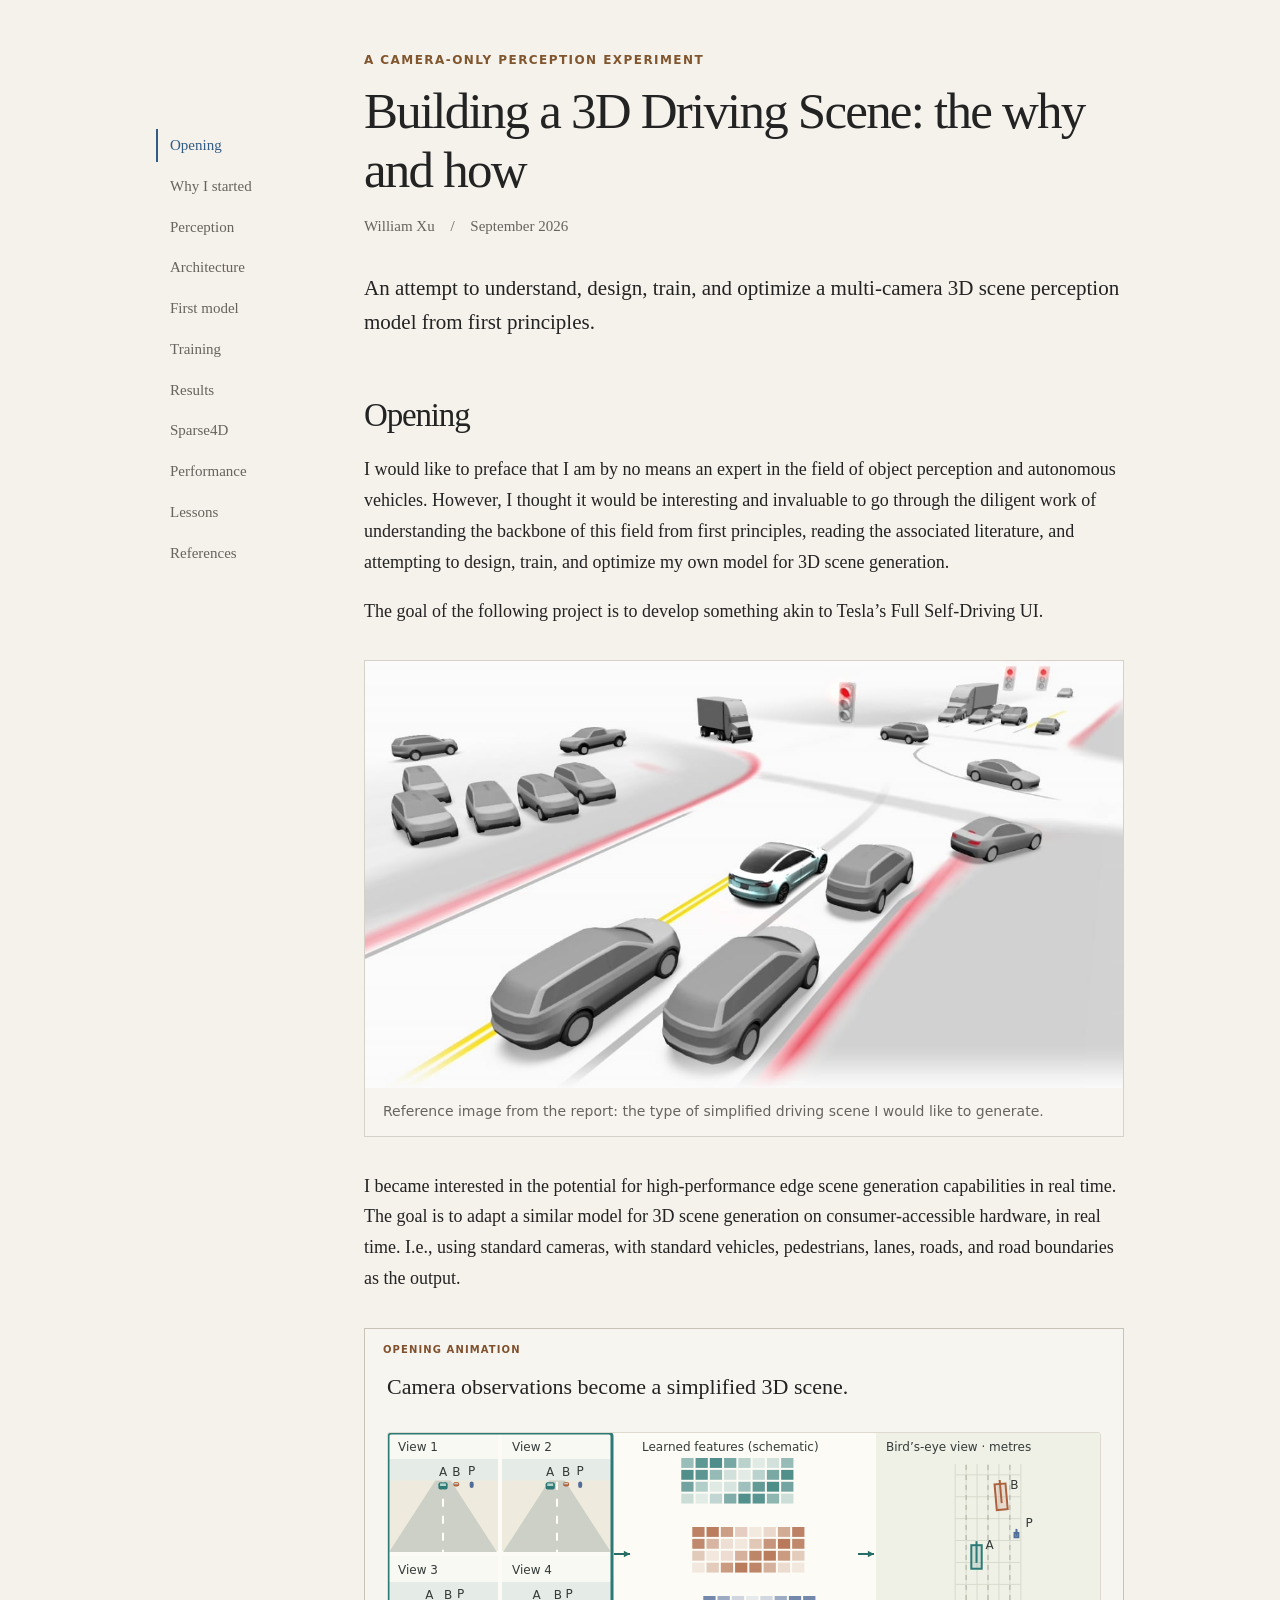
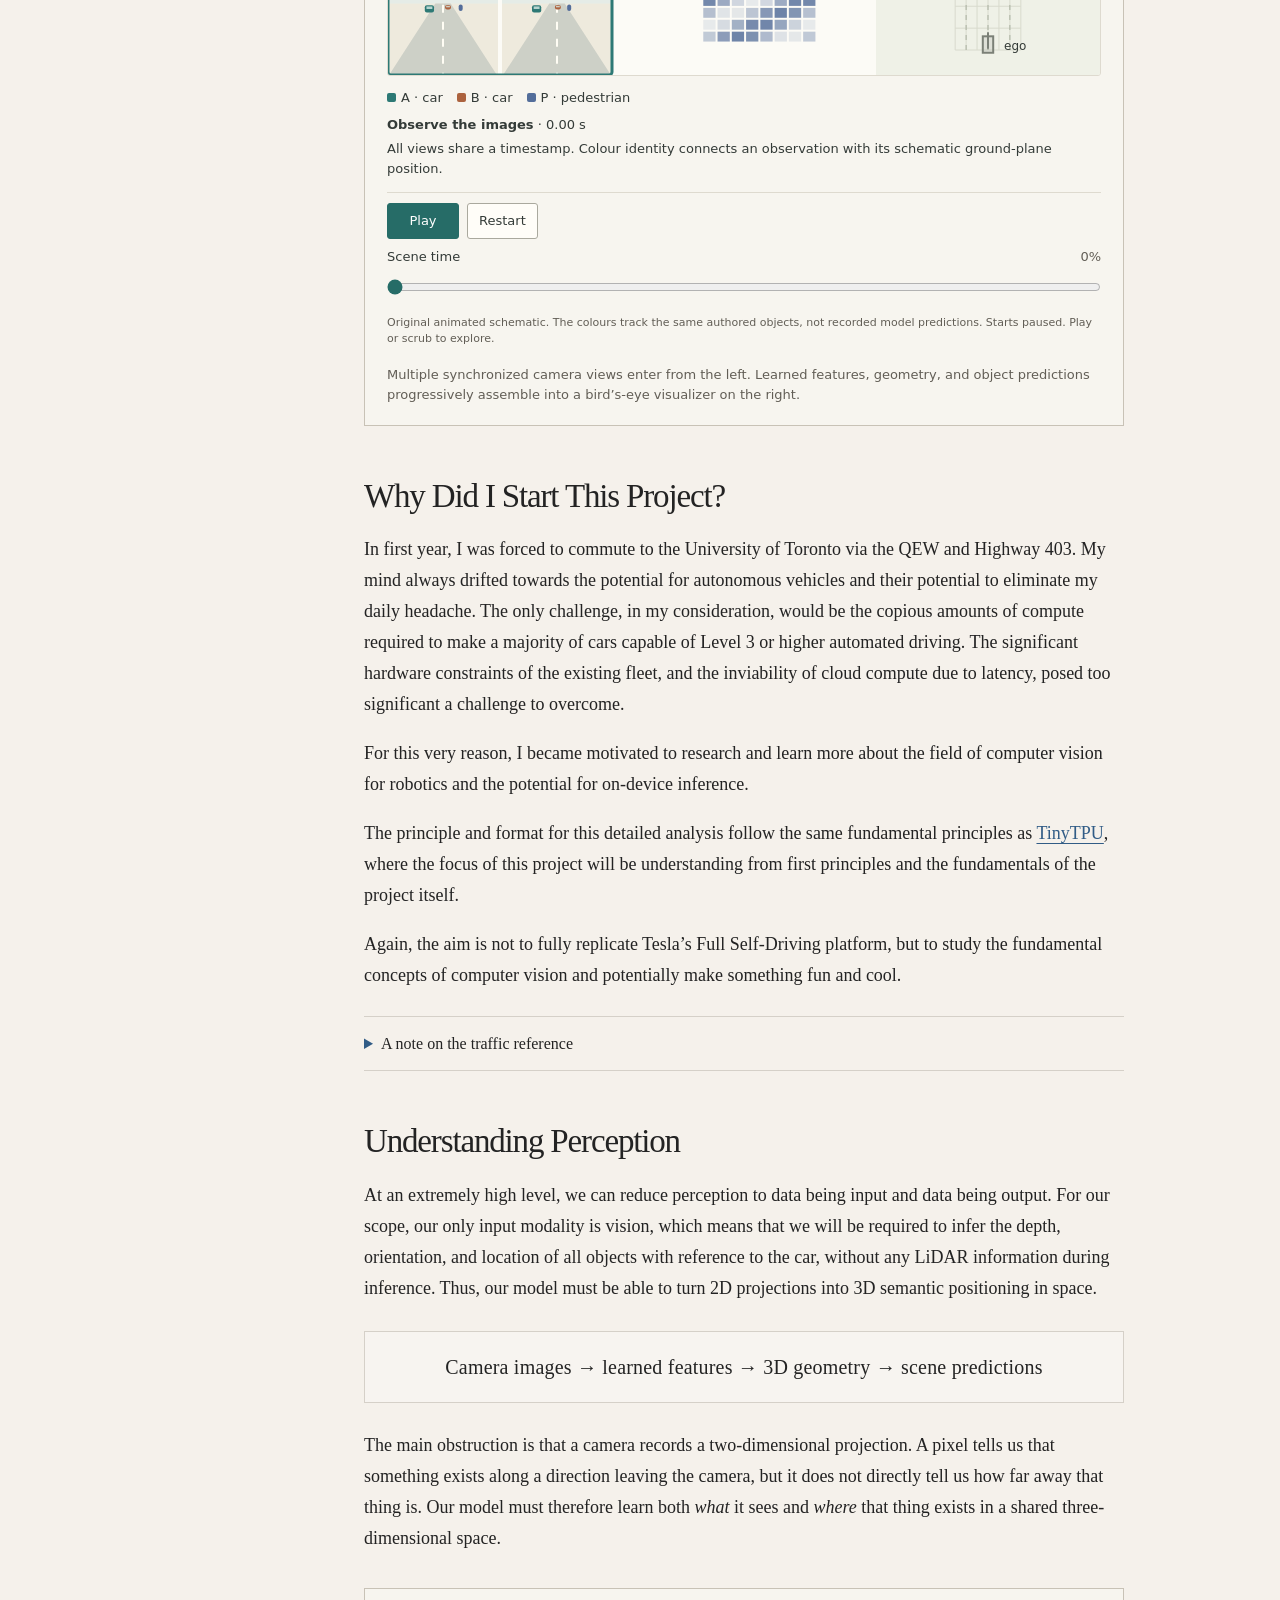
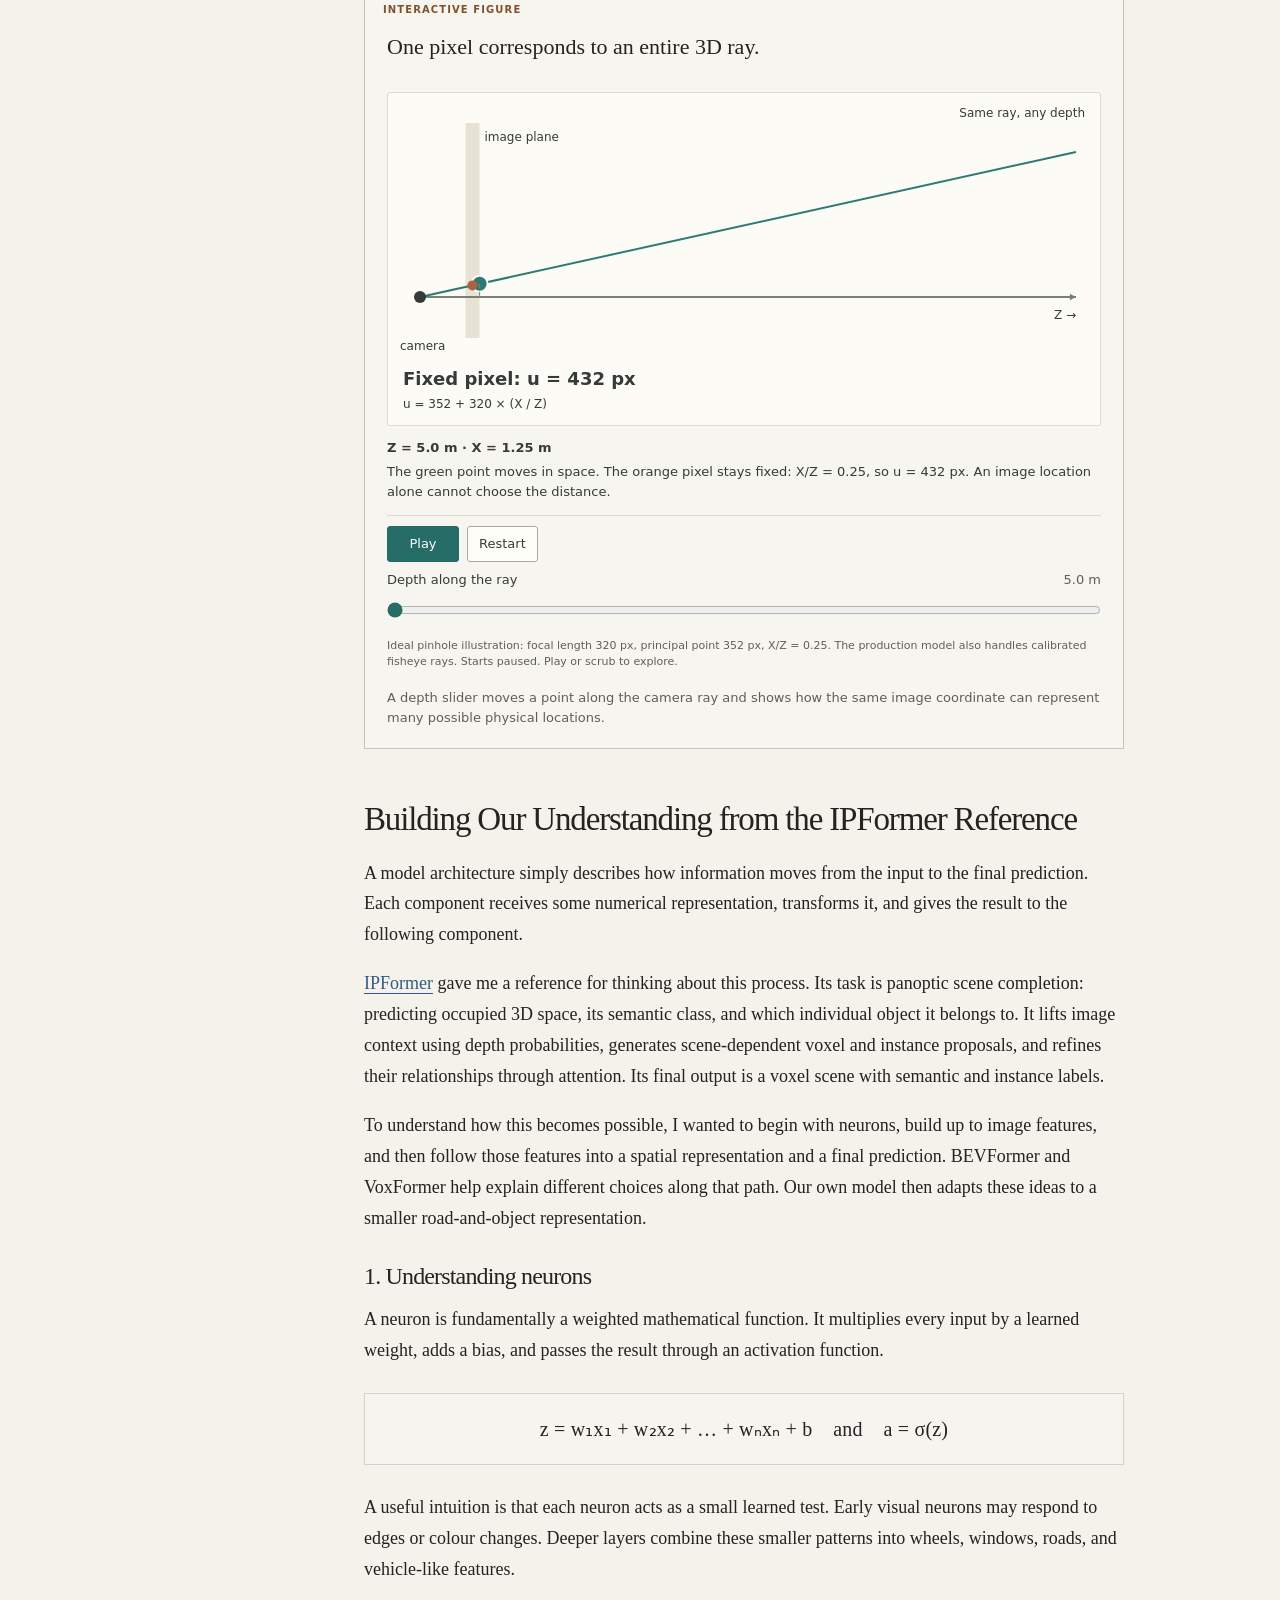
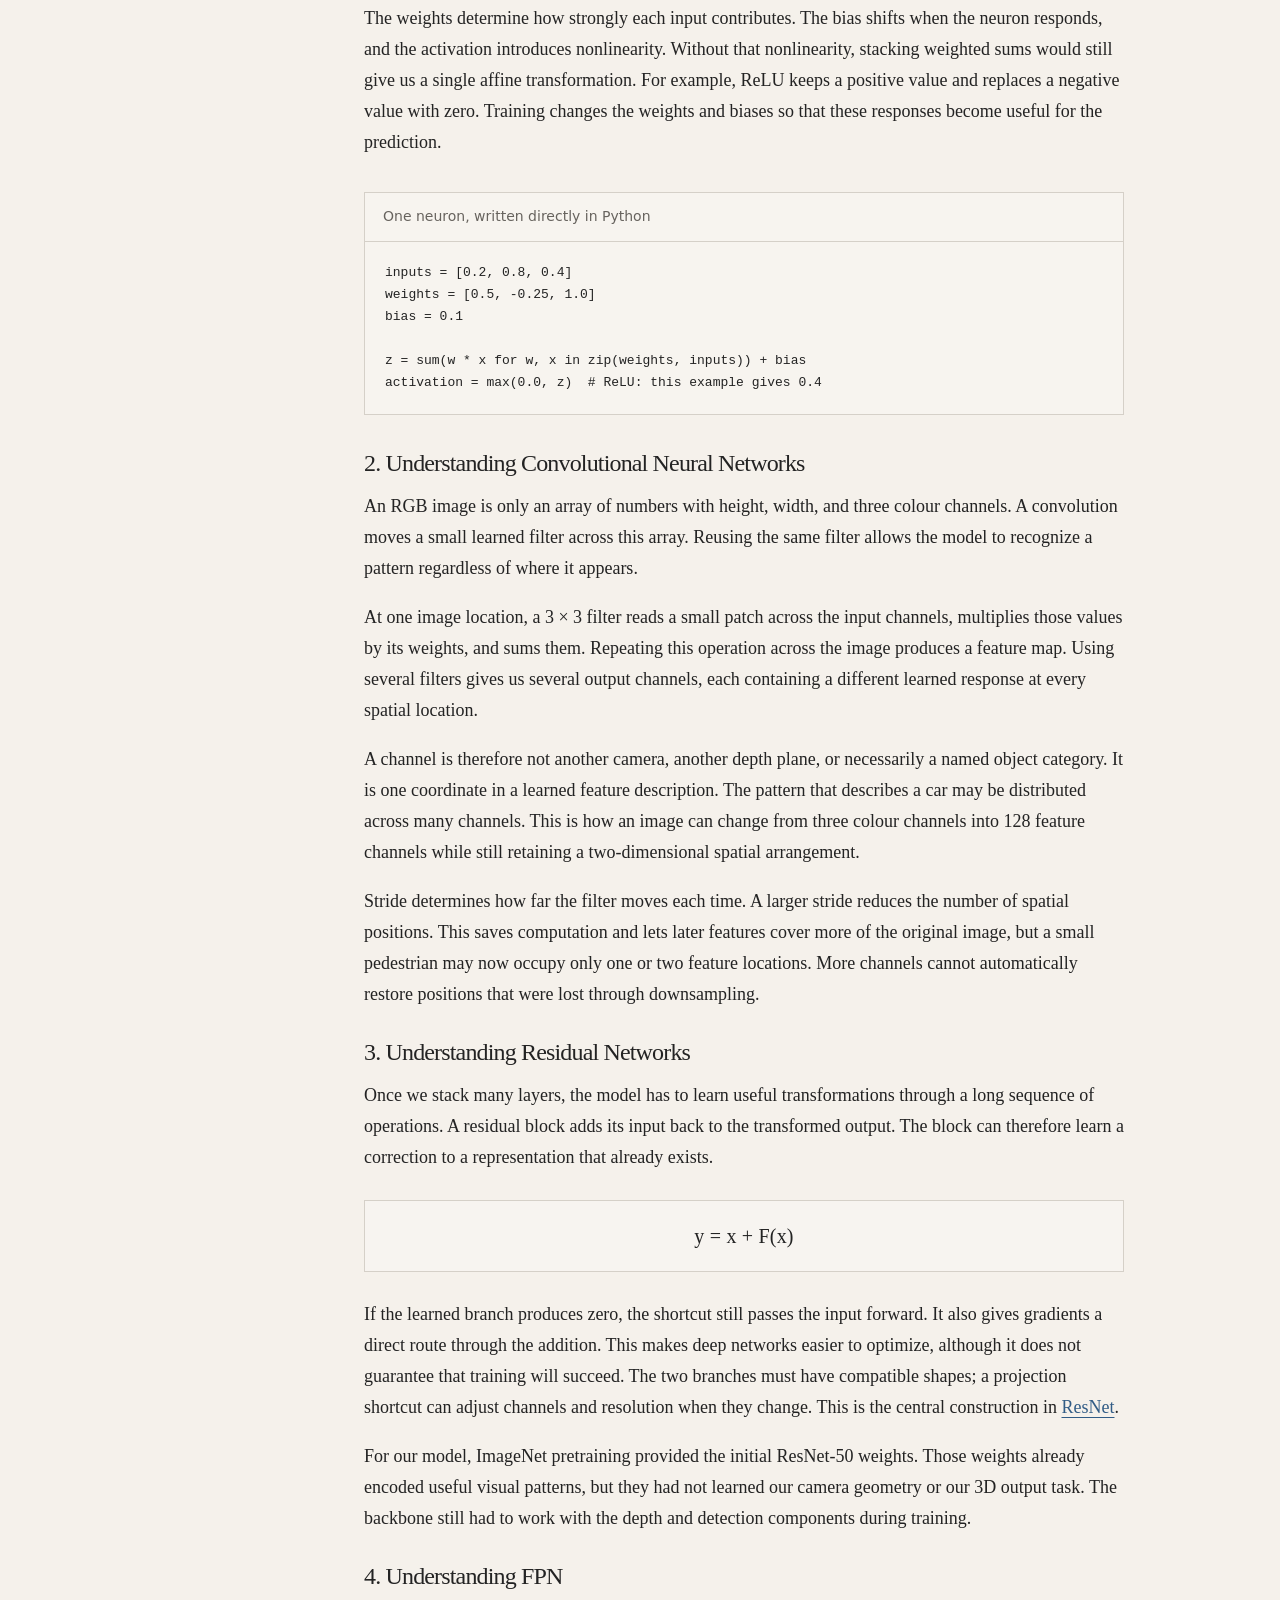
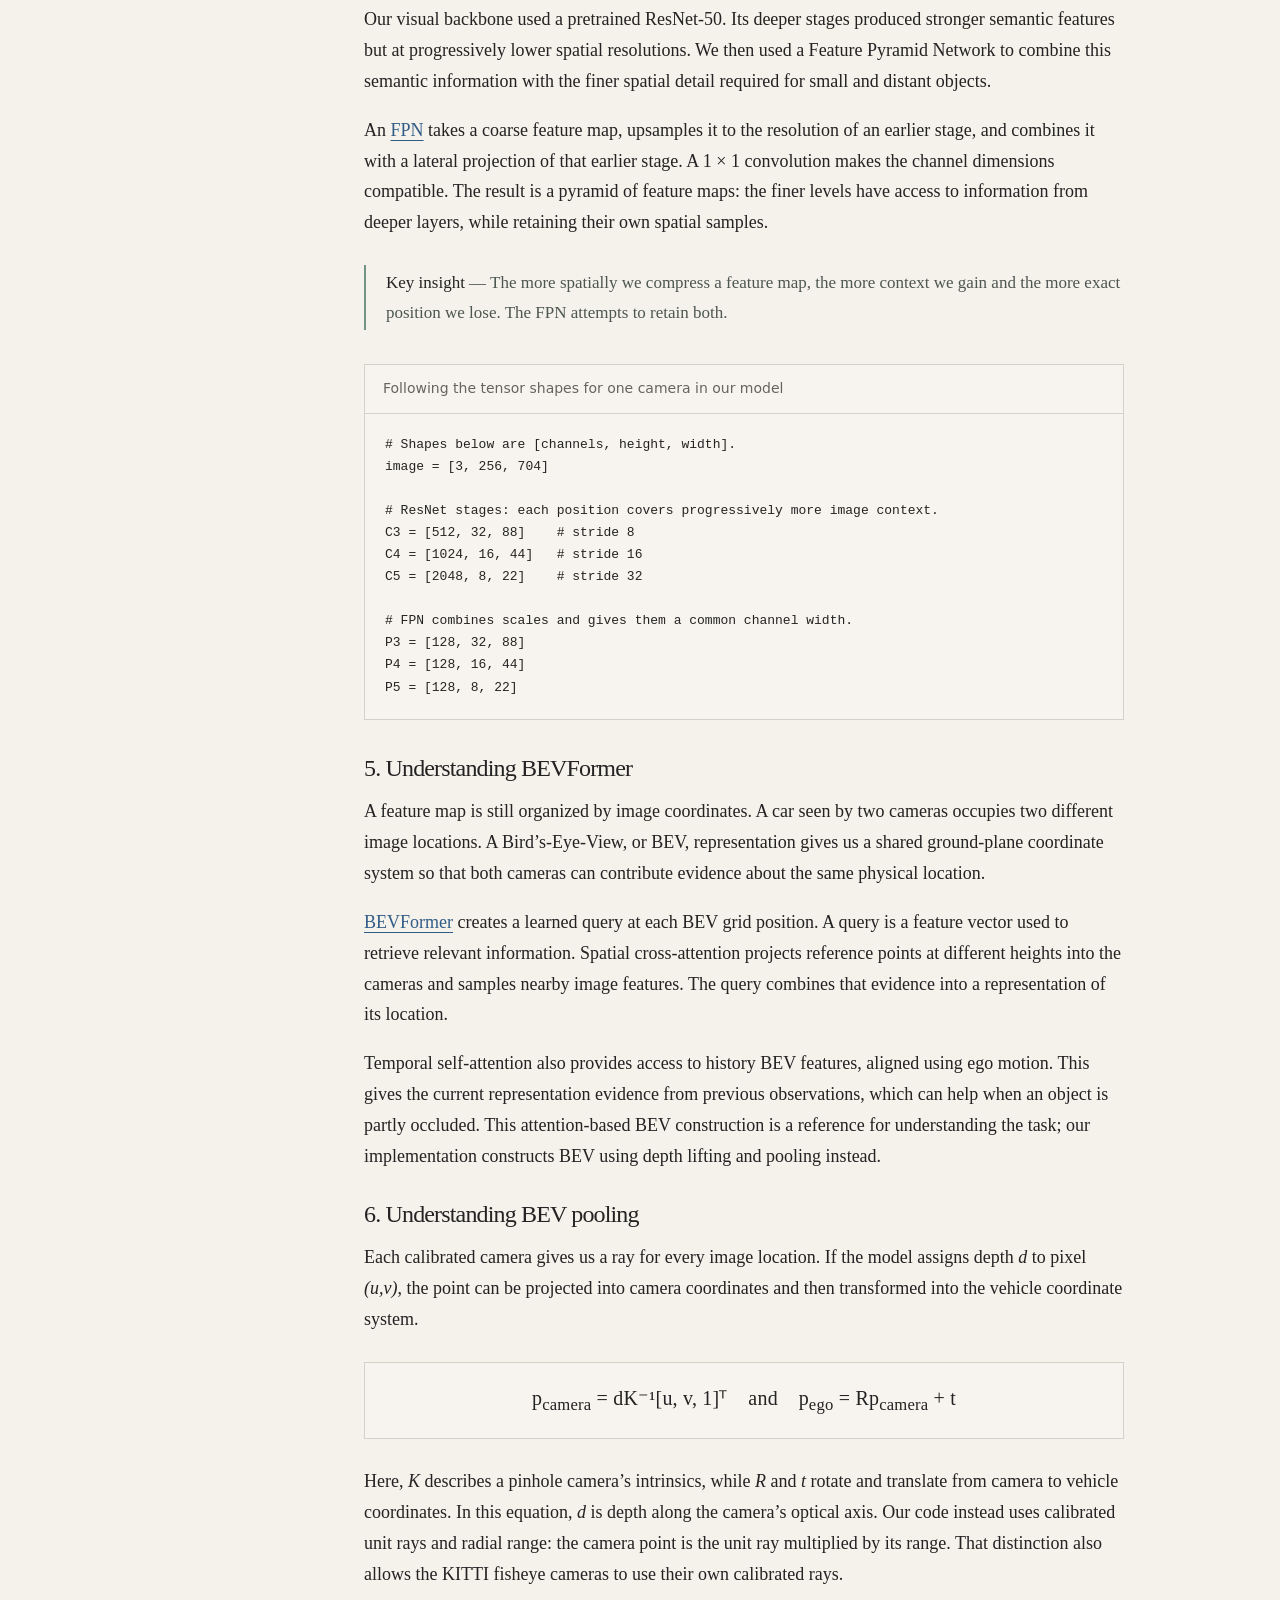
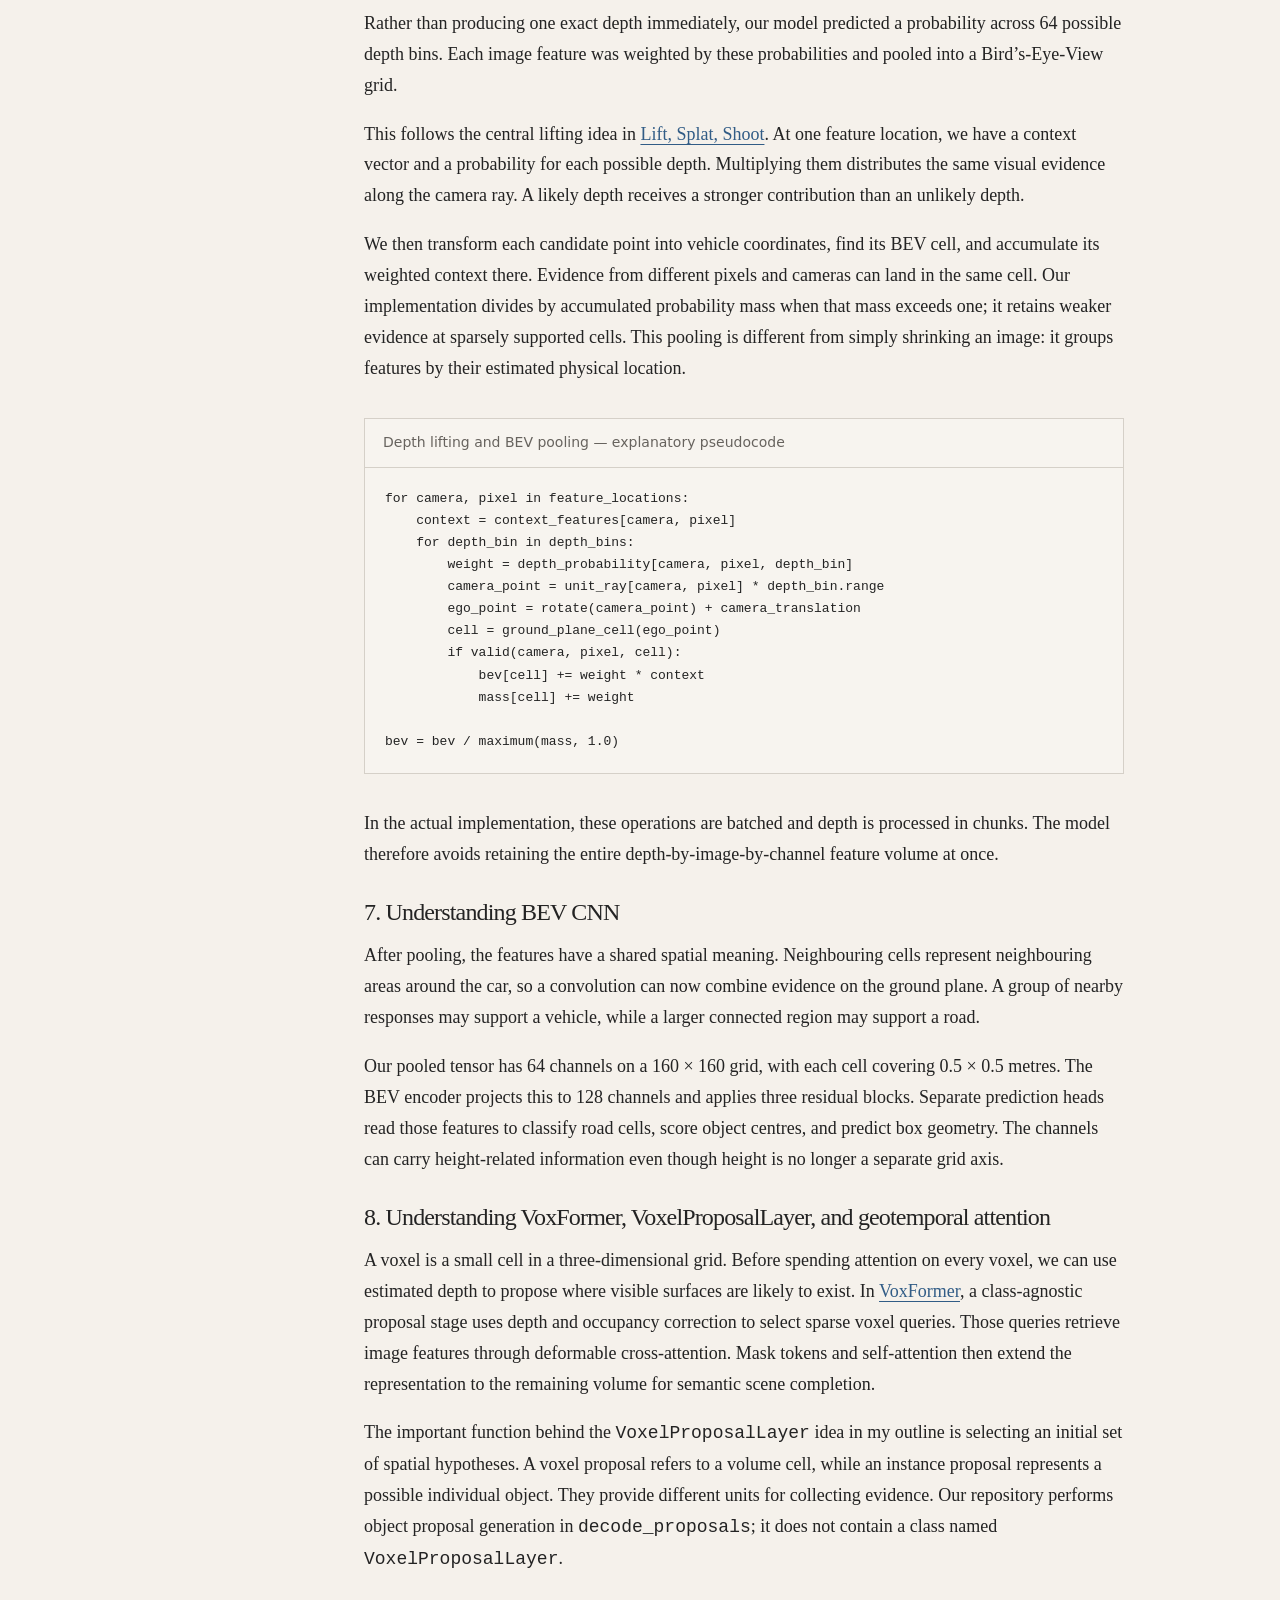
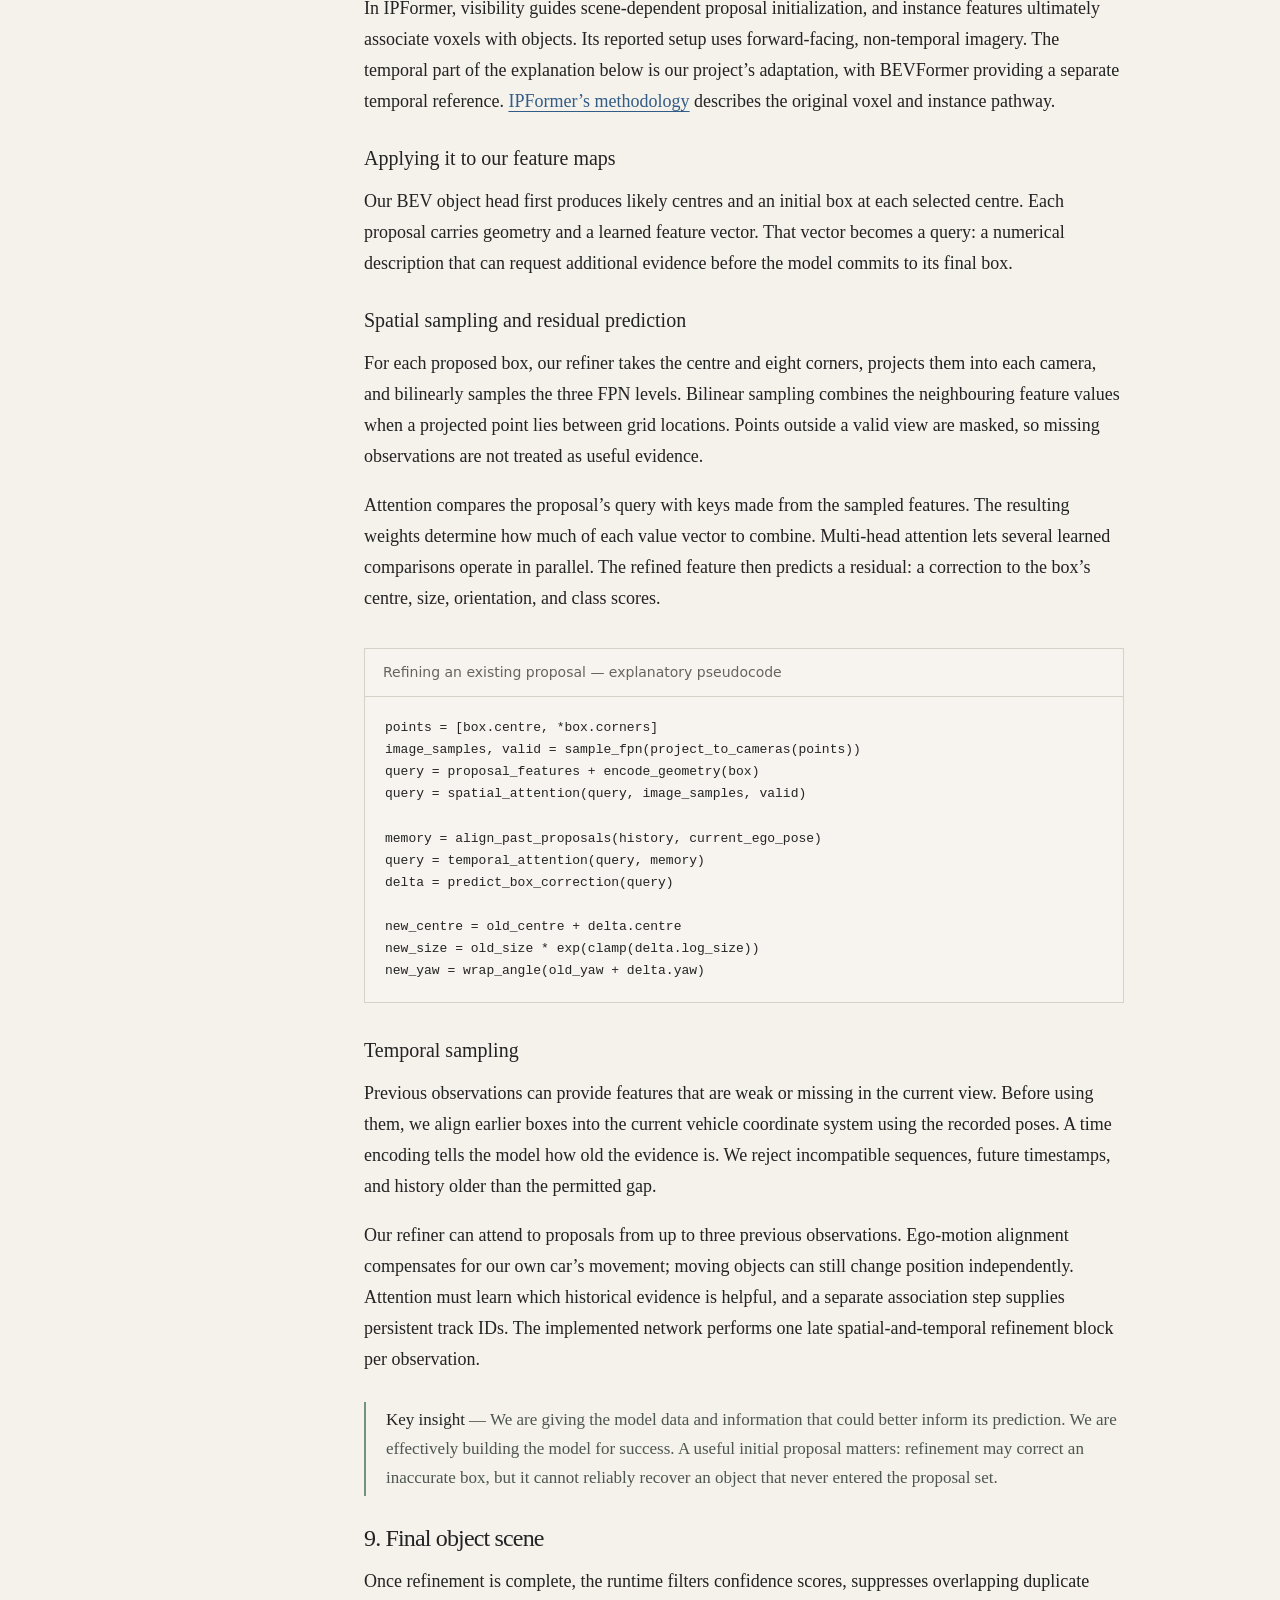
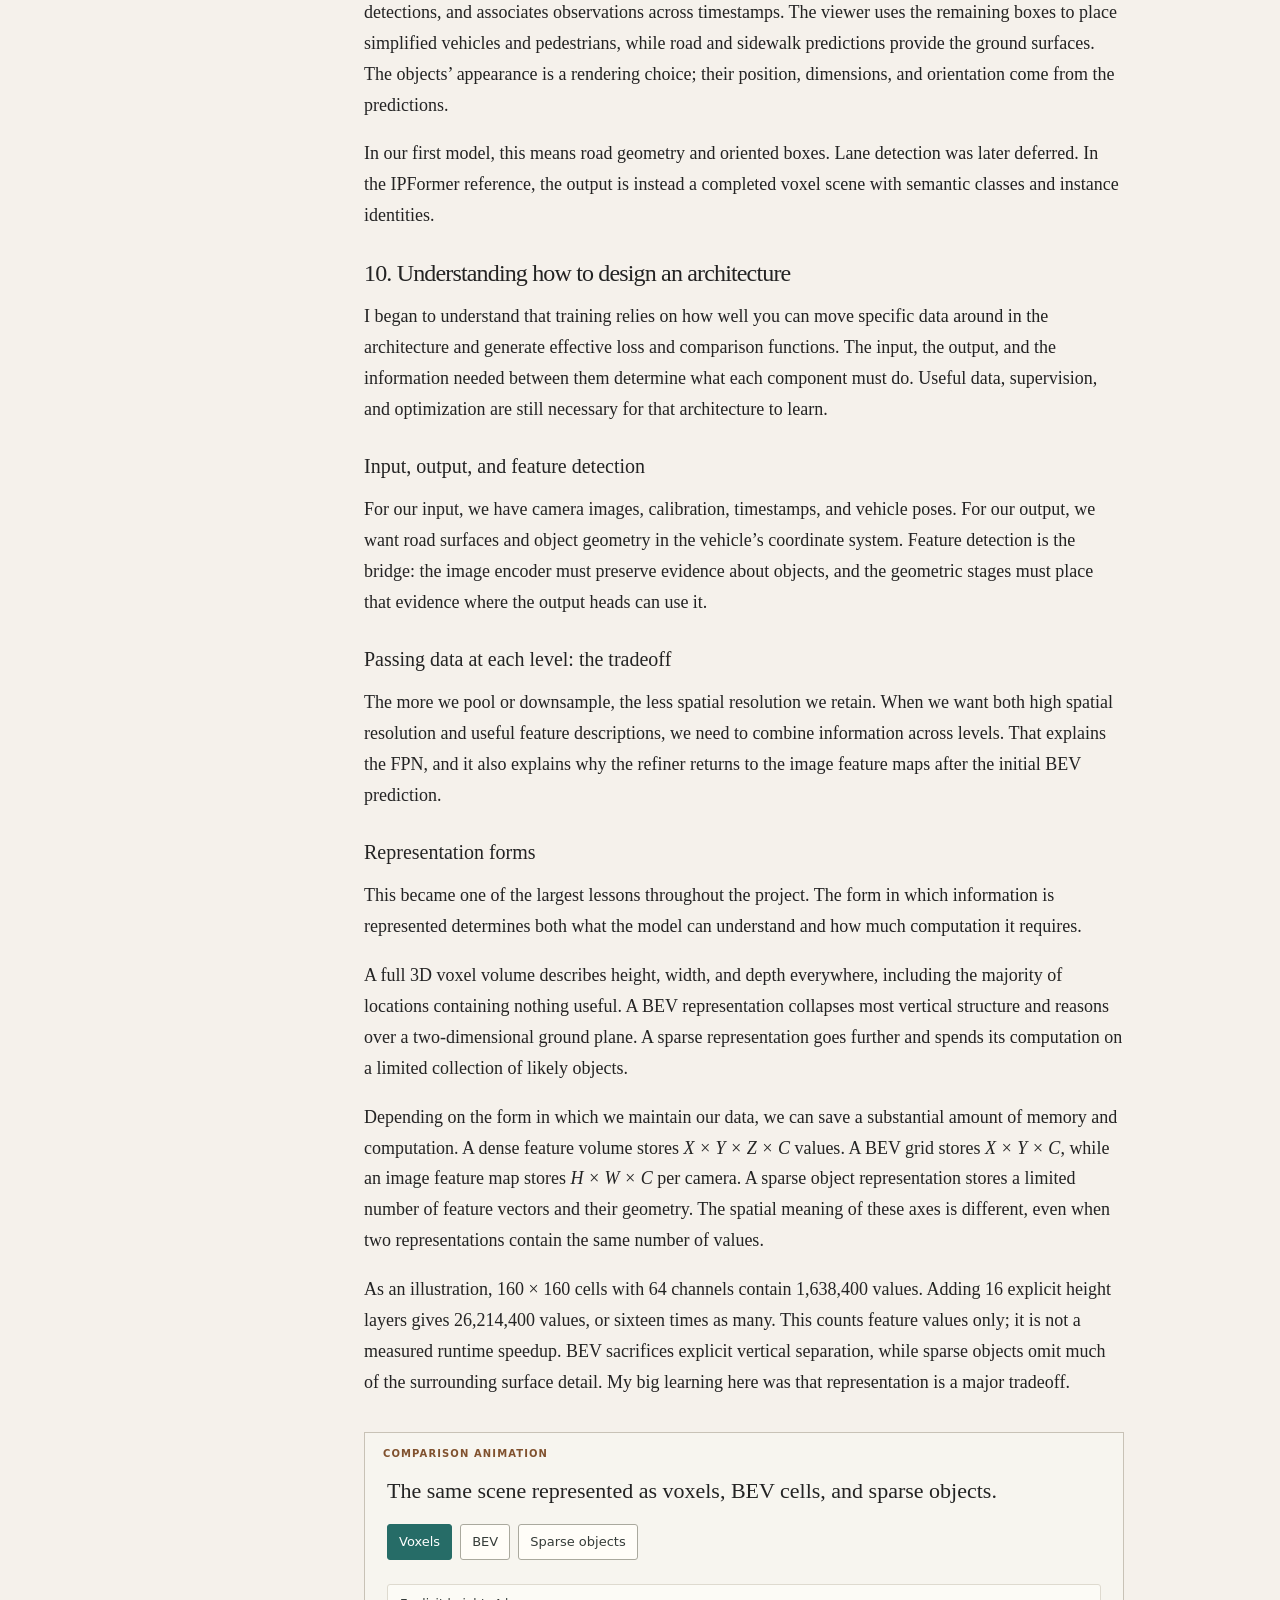
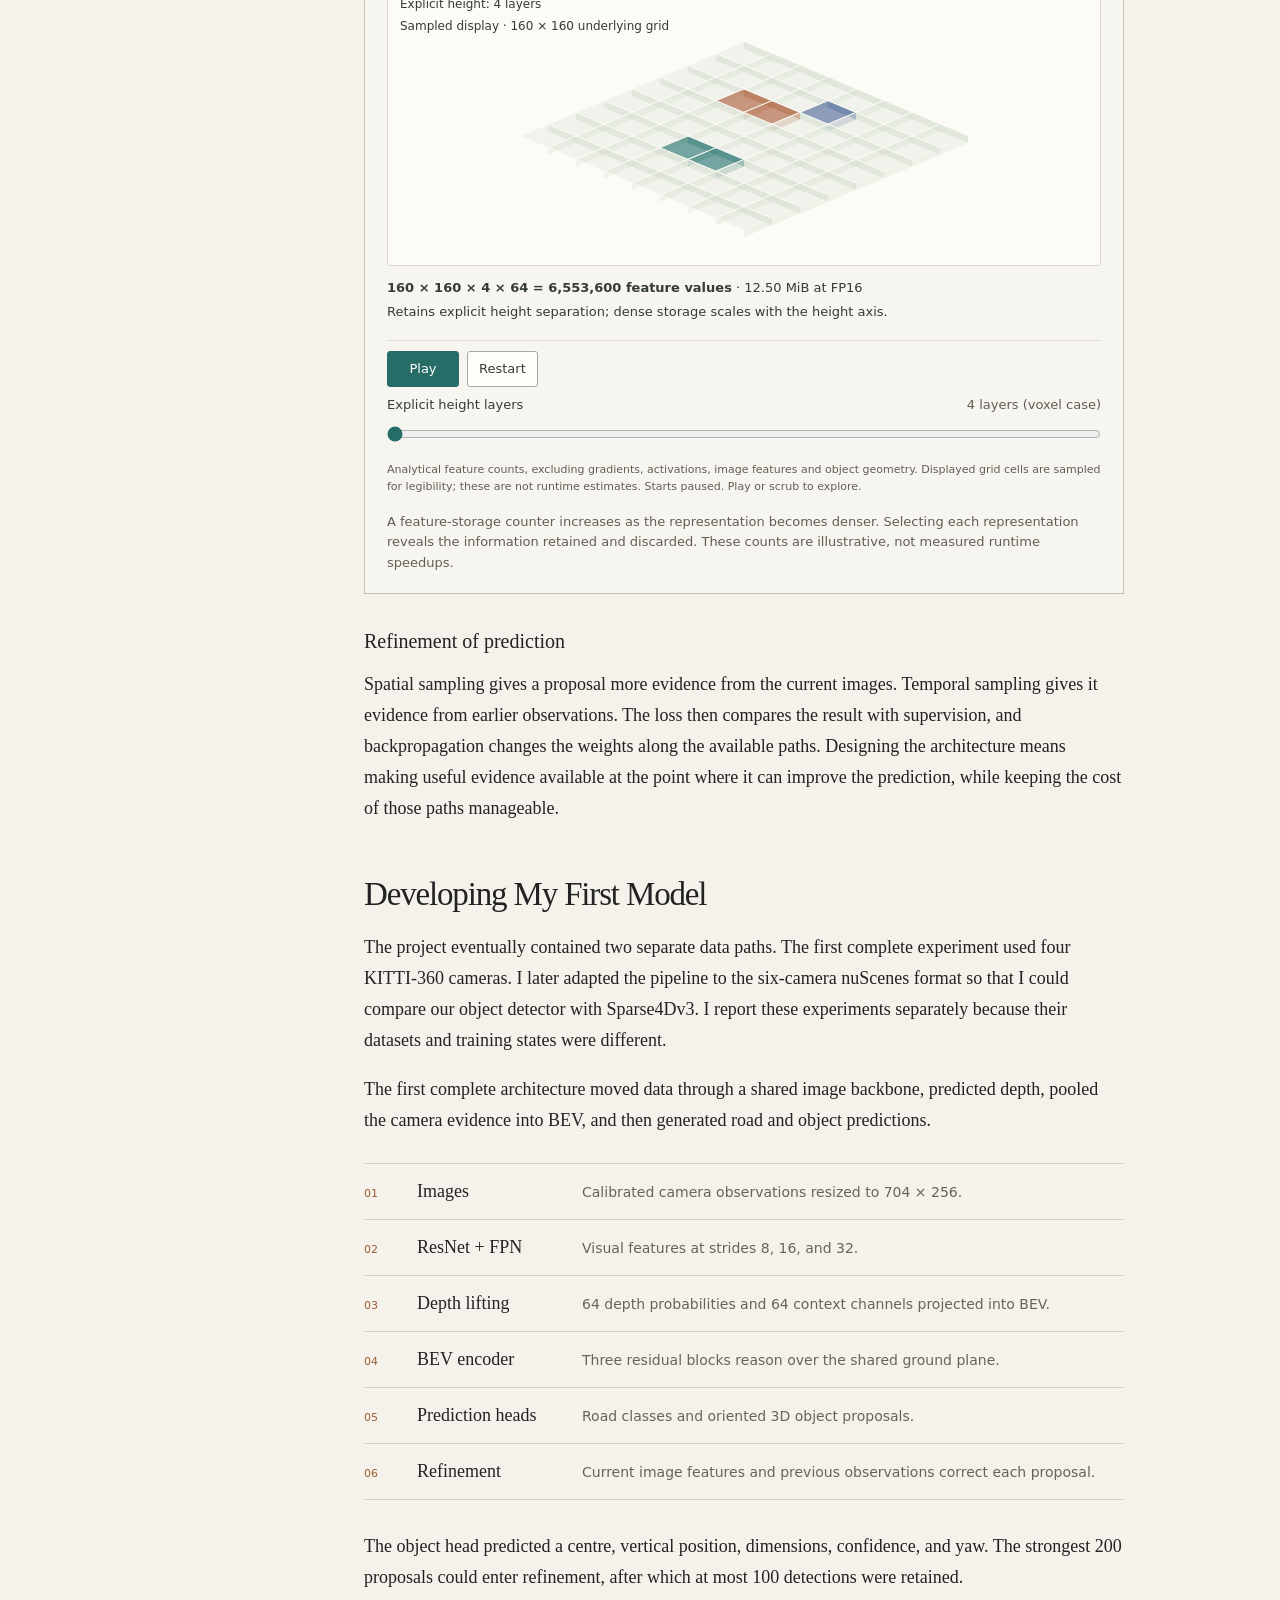
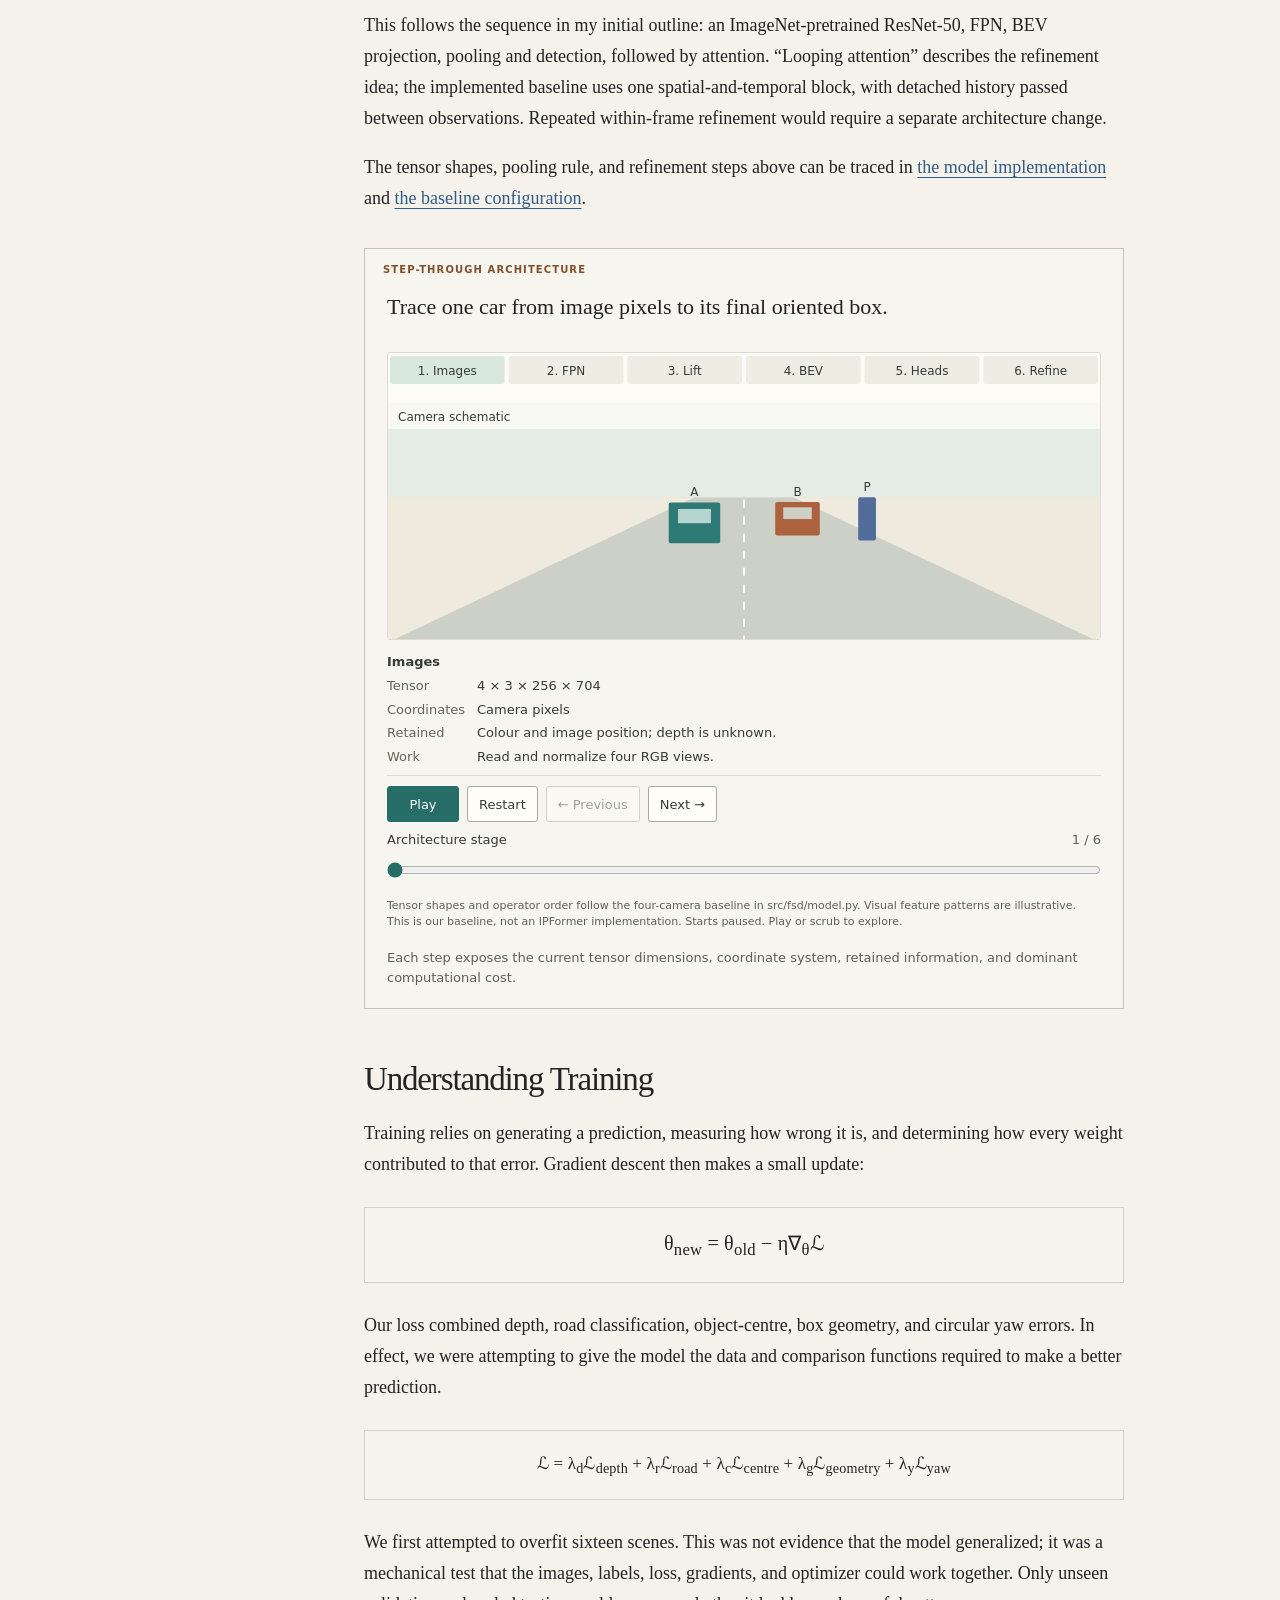
==== commit 0bf6fa39: "Replace article placeholders with interactive teaching animations" ====
--- a/website/index.html
+++ b/website/index.html
@@ -6,7 +6,9 @@
   <meta name="description" content="An attempt to understand, build, train, and optimize a camera-based 3D scene perception model from first principles.">
   <title>Building a 3D Driving Scene: the why and how</title>
   <link rel="stylesheet" href="style.css?v=report-20260914">
+  <link rel="stylesheet" href="animations.css?v=animations-20260914">
   <script src="app.js" defer></script>
+  <script src="animations.js?v=animations-20260914" defer></script>
 </head>
 <body>
   <a class="skip-link" href="#main">Skip to article</a>
@@ -45,7 +47,7 @@
             <figcaption>Reference image from the report: the type of simplified driving scene I would like to generate.</figcaption>
           </figure>
           <p>I became interested in the potential for high-performance edge scene generation capabilities in real time. The goal is to adapt a similar model for 3D scene generation on consumer-accessible hardware, in real time. I.e., using standard cameras, with standard vehicles, pedestrians, lanes, roads, and road boundaries as the output.</p>
-          <figure class="figure-placeholder">
+          <figure class="animation-figure" data-animation="opening">
             <span class="figure-label">Opening animation</span>
             <strong>Camera observations become a simplified 3D scene.</strong>
             <figcaption>Multiple synchronized camera views enter from the left. Learned features, geometry, and object predictions progressively assemble into a bird’s-eye visualizer on the right.</figcaption>
@@ -69,7 +71,7 @@
           <p>At an extremely high level, we can reduce perception to data being input and data being output. For our scope, our only input modality is vision, which means that we will be required to infer the depth, orientation, and location of all objects with reference to the car, without any LiDAR information during inference. Thus, our model must be able to turn 2D projections into 3D semantic positioning in space.</p>
           <div class="equation" aria-label="Perception flow">Camera images → learned features → 3D geometry → scene predictions</div>
           <p>The main obstruction is that a camera records a two-dimensional projection. A pixel tells us that something exists along a direction leaving the camera, but it does not directly tell us how far away that thing is. Our model must therefore learn both <em>what</em> it sees and <em>where</em> that thing exists in a shared three-dimensional space.</p>
-          <figure class="figure-placeholder">
+          <figure class="animation-figure" data-animation="ray">
             <span class="figure-label">Interactive figure</span>
             <strong>One pixel corresponds to an entire 3D ray.</strong>
             <figcaption>A depth slider moves a point along the camera ray and shows how the same image coordinate can represent many possible physical locations.</figcaption>
@@ -212,10 +214,10 @@
           <p>A full 3D voxel volume describes height, width, and depth everywhere, including the majority of locations containing nothing useful. A BEV representation collapses most vertical structure and reasons over a two-dimensional ground plane. A sparse representation goes further and spends its computation on a limited collection of likely objects.</p>
           <p>Depending on the form in which we maintain our data, we can save a substantial amount of memory and computation. A dense feature volume stores <span class="math">X × Y × Z × C</span> values. A BEV grid stores <span class="math">X × Y × C</span>, while an image feature map stores <span class="math">H × W × C</span> per camera. A sparse object representation stores a limited number of feature vectors and their geometry. The spatial meaning of these axes is different, even when two representations contain the same number of values.</p>
           <p>As an illustration, 160 × 160 cells with 64 channels contain 1,638,400 values. Adding 16 explicit height layers gives 26,214,400 values, or sixteen times as many. This counts feature values only; it is not a measured runtime speedup. BEV sacrifices explicit vertical separation, while sparse objects omit much of the surrounding surface detail. My big learning here was that representation is a major tradeoff.</p>
-          <figure class="figure-placeholder figure-wide">
+          <figure class="animation-figure figure-wide" data-animation="representation">
             <span class="figure-label">Comparison animation</span>
             <strong>The same scene represented as voxels, BEV cells, and sparse objects.</strong>
-            <figcaption>A compute counter increases as the representation becomes denser. Selecting each representation reveals the information retained and discarded.</figcaption>
+            <figcaption>A feature-storage counter increases as the representation becomes denser. Selecting each representation reveals the information retained and discarded. These counts are illustrative, not measured runtime speedups.</figcaption>
           </figure>
           <h4>Refinement of prediction</h4>
           <p>Spatial sampling gives a proposal more evidence from the current images. Temporal sampling gives it evidence from earlier observations. The loss then compares the result with supervision, and backpropagation changes the weights along the available paths. Designing the architecture means making useful evidence available at the point where it can improve the prediction, while keeping the cost of those paths manageable.</p>
@@ -236,7 +238,7 @@
           <p>The object head predicted a centre, vertical position, dimensions, confidence, and yaw. The strongest 200 proposals could enter refinement, after which at most 100 detections were retained.</p>
           <p>This follows the sequence in my initial outline: an ImageNet-pretrained ResNet-50, FPN, BEV projection, pooling and detection, followed by attention. “Looping attention” describes the refinement idea; the implemented baseline uses one spatial-and-temporal block, with detached history passed between observations. Repeated within-frame refinement would require a separate architecture change.</p>
           <p>The tensor shapes, pooling rule, and refinement steps above can be traced in <a href="https://github.com/WilliamXu070/fsd-scene/blob/main/src/fsd/model.py">the model implementation</a> and <a href="https://github.com/WilliamXu070/fsd-scene/blob/main/configs/baseline.yaml">the baseline configuration</a>.</p>
-          <figure class="figure-placeholder figure-wide">
+          <figure class="animation-figure figure-wide" data-animation="architecture">
             <span class="figure-label">Step-through architecture</span>
             <strong>Trace one car from image pixels to its final oriented box.</strong>
             <figcaption>Each step exposes the current tensor dimensions, coordinate system, retained information, and dominant computational cost.</figcaption>
@@ -250,10 +252,10 @@
           <p>Our loss combined depth, road classification, object-centre, box geometry, and circular yaw errors. In effect, we were attempting to give the model the data and comparison functions required to make a better prediction.</p>
           <div class="equation equation-small" aria-label="Combined loss equation">ℒ = λ<sub>d</sub>ℒ<sub>depth</sub> + λ<sub>r</sub>ℒ<sub>road</sub> + λ<sub>c</sub>ℒ<sub>centre</sub> + λ<sub>g</sub>ℒ<sub>geometry</sub> + λ<sub>y</sub>ℒ<sub>yaw</sub></div>
           <p>We first attempted to overfit sixteen scenes. This was not evidence that the model generalized; it was a mechanical test that the images, labels, loss, gradients, and optimizer could work together. Only unseen validation and sealed testing could measure whether it had learned a useful pattern.</p>
-          <figure class="figure-placeholder">
+          <figure class="animation-figure" data-animation="training">
             <span class="figure-label">Training-loop animation</span>
             <strong>Forward pass, loss, backpropagation, and weight update.</strong>
-            <figcaption>Selecting a loss term highlights the exact prediction it supervises and the path its gradient follows backward through the architecture.</figcaption>
+            <figcaption>Selecting a loss term highlights the prediction it supervises and its main gradient route. A separate scalar example demonstrates the weight update; it is not a recorded training run.</figcaption>
           </figure>
         </section>
 
@@ -269,10 +271,10 @@
           </div>
           <p>These are project-specific metrics from the preserved KITTI-360 held-out drive, not official benchmark leaderboard results. The pedestrian result in particular was inadequate. The replay also exposed implausible vehicle clusters, overlapping boxes, coarse road boundaries, and unstable arrangements between adjacent frames.</p>
           <aside class="note"><p><strong>Key insight</strong> — Getting the entire pipeline to run did not mean that the model could perceive reliably.</p></aside>
-          <figure class="figure-placeholder figure-wide">
-            <span class="figure-label">Evidence viewer</span>
-            <strong>Predicted scene beside the camera data that produced it.</strong>
-            <figcaption>A shared timestamp control shows the original camera images, predictions, optional ground-truth diagnostics, and the false positives or missed objects being discussed.</figcaption>
+          <figure class="animation-figure figure-wide" data-animation="evidence">
+            <span class="figure-label">Synthetic diagnostic viewer</span>
+            <strong>Inspect how a scene can contain false positives and missed objects.</strong>
+            <figcaption>A shared timestamp aligns an authored camera schematic with illustrative boxes and optional reference geometry. This synthetic example demonstrates diagnostic controls; it is not dataset imagery, checkpoint output, or evidence for the metrics above.</figcaption>
           </figure>
         </section>
 
@@ -281,7 +283,7 @@
           <p>The first architecture assumed that a sufficiently useful BEV feature map would naturally provide strong object geometry. In practice, depth errors produced incorrect BEV features, weak centre proposals, and boxes that the later refinement stage could not recover.</p>
           <p>This led me toward Sparse4Dv3 as a reference. Sparse in this context does not simply mean removing voxels. It means representing the scene with a limited collection of object hypotheses and concentrating expensive computation around them.</p>
           <p>On a separate 403-timestamp nuScenes diagnostic, a complete pretrained Sparse4Dv3 checkpoint achieved 57.46% car BEV AP50, compared with 25.45% for our preserved early six-camera nuScenes baseline. Its matched yaw error was also lower: 4.67° compared with 13.56°. This was not an equal training comparison, but it demonstrated the gap between our first proposal mechanism and a mature pretrained sparse detector.</p>
-          <figure class="figure-placeholder">
+          <figure class="animation-figure" data-animation="queries">
             <span class="figure-label">Object-query animation</span>
             <strong>Sparse hypotheses repeatedly sample useful image evidence.</strong>
             <figcaption>Each object stores position, dimensions, yaw, confidence, and learned features. Incorrect hypotheses fade while useful hypotheses move toward observed vehicles.</figcaption>
@@ -295,10 +297,10 @@
           <p>The actual design problem is a balance:</p>
           <div class="equation" aria-label="Optimization tradeoff">Perception quality ↔ latency ↔ memory</div>
           <p>TensorRT can improve how the frozen model executes through lower precision, layer fusion, kernel selection, and memory planning. It does not improve what the model learned. The custom model’s depth pooling and rotated suppression require special attention because they cannot be treated as ordinary convolutional layers.</p>
-          <figure class="figure-placeholder">
+          <figure class="animation-figure" data-animation="latency">
             <span class="figure-label">Latency breakdown</span>
             <strong>Follow one frame through preprocessing, inference, suppression, tracking, and rendering.</strong>
-            <figcaption>A stacked timing bar distinguishes model-only GPU latency from complete fresh-scene latency and UI refresh.</figcaption>
+            <figcaption>A stacked timing bar shows measured GPU module timings. The pipeline view distinguishes cached processing from the unmeasured capture and display boundaries; it does not claim a complete camera-to-display latency.</figcaption>
           </figure>
         </section>
 
--- a/website/animations.css
+++ b/website/animations.css
@@ -0,0 +1,53 @@
+/* Local figure surfaces only: the article grid and typography are unchanged. */
+.animation-figure { position:relative; min-width:0; margin:34px 0; padding:43px 22px 20px; border:1px solid #c8c2b6; background:#f7f5ef; text-align:left; contain:layout; overflow:hidden; }
+.animation-figure > strong { display:block; font-size:22px; font-weight:500; line-height:1.35; }
+.animation-figure > figcaption { margin:17px 0 0; color:#625e56; font:13px/1.55 system-ui,sans-serif; }
+.animation-figure .figure-label { color:#80512e; }
+.viz-root { margin-top:18px; font:13px/1.5 system-ui,sans-serif; color:#343b38; }
+.viz-options { display:flex; flex-wrap:wrap; gap:8px; align-items:center; margin-bottom:12px; }
+.viz-options label { display:flex; align-items:center; flex-wrap:wrap; gap:8px; }
+.viz-options select { max-width:100%; min-height:36px; padding:5px 8px; color:inherit; background:#fffdf8; border:1px solid #aaa99e; border-radius:3px; font:inherit; }
+.viz-options input[type="checkbox"] { width:17px; height:17px; accent-color:#266c67; }
+.viz-options input[type="range"] { width:125px; max-width:100%; }
+.viz-root button { min-height:36px; padding:6px 11px; border:1px solid #aaa99e; border-radius:3px; background:#fffdf8; color:#343b38; font:inherit; cursor:pointer; }
+.viz-root button:hover { background:#e9eee7; }
+.viz-root button[aria-pressed="true"] { background:#266c67; border-color:#266c67; color:#fff; }
+.viz-root button:disabled { opacity:.45; cursor:default; }
+.viz-root :is(button,input,select):focus-visible { outline:2px solid #275e97; outline-offset:3px; }
+.viz-stage { min-width:0; border:1px solid #dedacf; background:#fcfbf6; border-radius:3px; overflow:hidden; }
+.viz-stage svg { display:block; width:100%; height:auto; font:12px system-ui,sans-serif; }
+.viz-stage text { fill:#343b38; }
+.viz-stage .viz-small { font-size:11px; }
+.viz-stage .viz-large { font-size:18px; font-weight:600; }
+.viz-readout { min-height:74px; padding:12px 0 9px; font-variant-numeric:tabular-nums; }
+.viz-readout p { margin:0 0 5px; }
+.viz-readout strong { font-weight:650; }
+.viz-readout dl { display:grid; grid-template-columns:auto 1fr; column-gap:12px; row-gap:4px; margin:0; }
+.viz-readout dt { color:#666358; }
+.viz-readout dd { margin:0; min-width:0; overflow-wrap:anywhere; }
+.viz-transport { display:flex; align-items:center; gap:8px; flex-wrap:wrap; padding-top:10px; border-top:1px solid #dedacf; }
+.viz-transport .viz-play { min-width:72px; background:#266c67; border-color:#266c67; color:white; }
+.viz-seek { display:grid; grid-template-columns:1fr auto; width:100%; gap:4px 12px; align-items:center; }
+.viz-seek input { grid-column:1 / -1; width:100%; margin:4px 0; accent-color:#266c67; cursor:pointer; min-height:24px; }
+.viz-seek output { font-variant-numeric:tabular-nums; color:#625e56; }
+.viz-provenance { margin:12px 0 0; color:#625e56; font-size:11px; line-height:1.5; }
+.viz-provenance a { color:inherit; }
+.viz-key { display:flex; flex-wrap:wrap; gap:5px 14px; margin-bottom:7px; }
+.viz-key span::before { content:""; display:inline-block; width:9px; height:9px; margin-right:5px; background:var(--key); border-radius:2px; }
+.viz-fallback { padding:12px; border-left:2px solid #a56534; }
+/* The old wide placeholders overlapped the fixed chapter links. Keep the
+   interactive surfaces inside the unchanged article column. */
+@media(min-width:1100px) { .animation-figure.figure-wide { width:100%; margin-left:0; transform:none; } }
+@media(max-width:600px) {
+  .animation-figure { padding:40px 12px 16px; }
+  .animation-figure > strong { font-size:20px; }
+  .viz-root button { min-height:40px; padding:7px 9px; }
+  .viz-options { gap:7px; }
+  .viz-readout { min-height:94px; }
+  .viz-readout dl { grid-template-columns:1fr; gap:0; }
+  .viz-readout dd { margin-bottom:6px; }
+}
+@media print {
+  .animation-figure { break-inside:avoid; width:auto !important; margin-left:0 !important; transform:none !important; }
+  .viz-transport, .viz-options { display:none; }
+}
